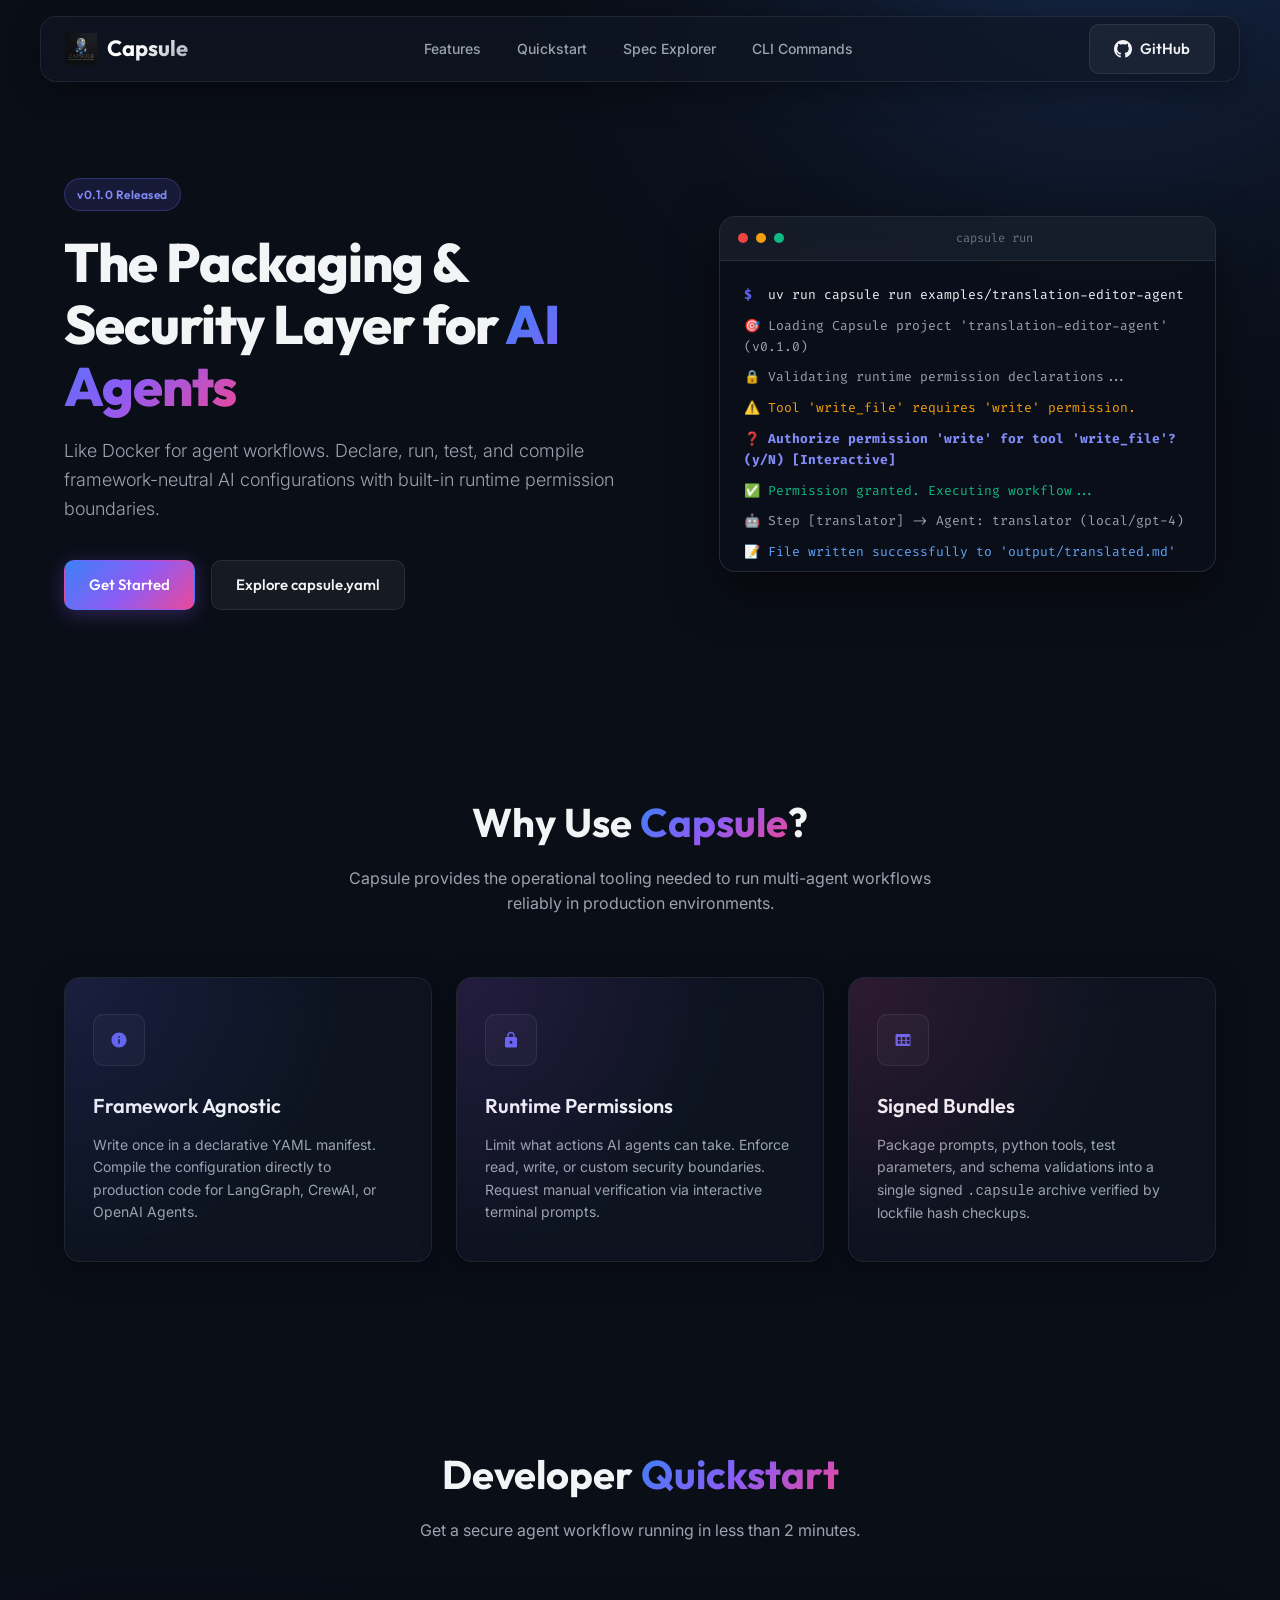
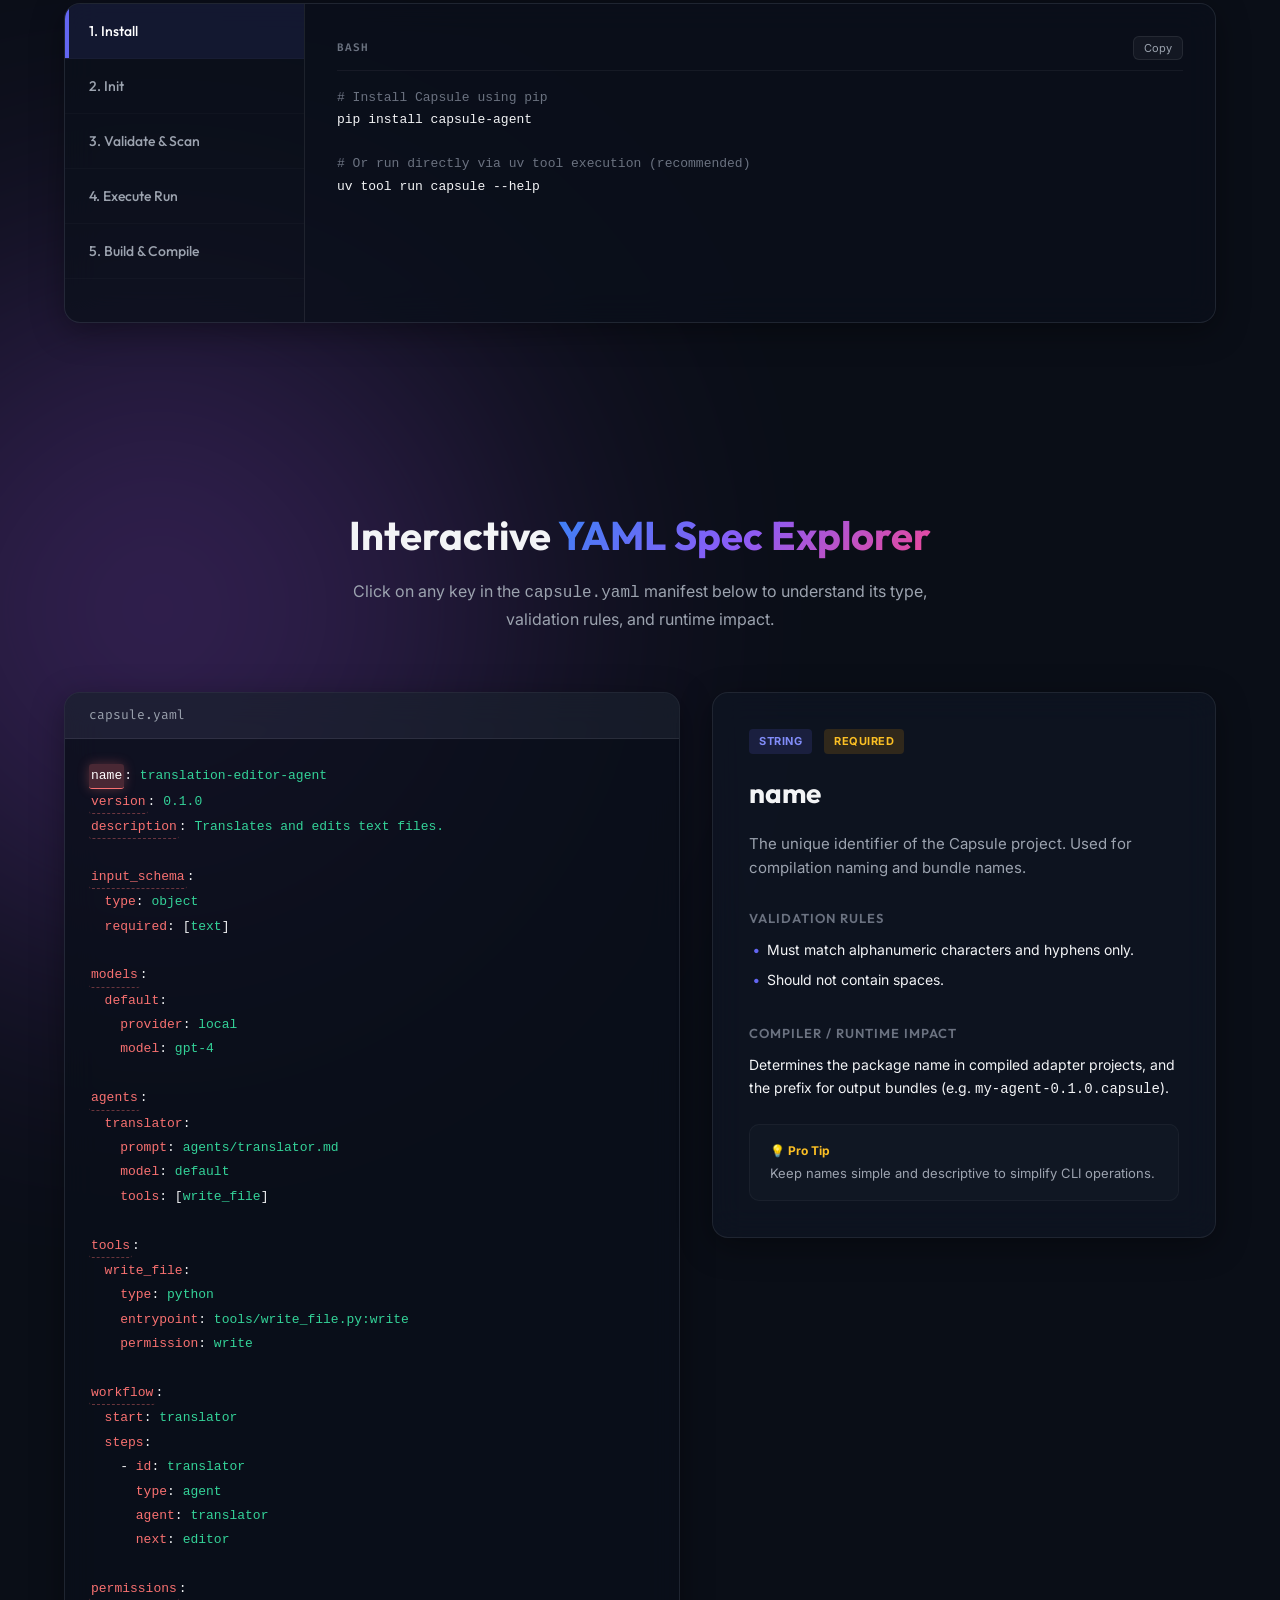
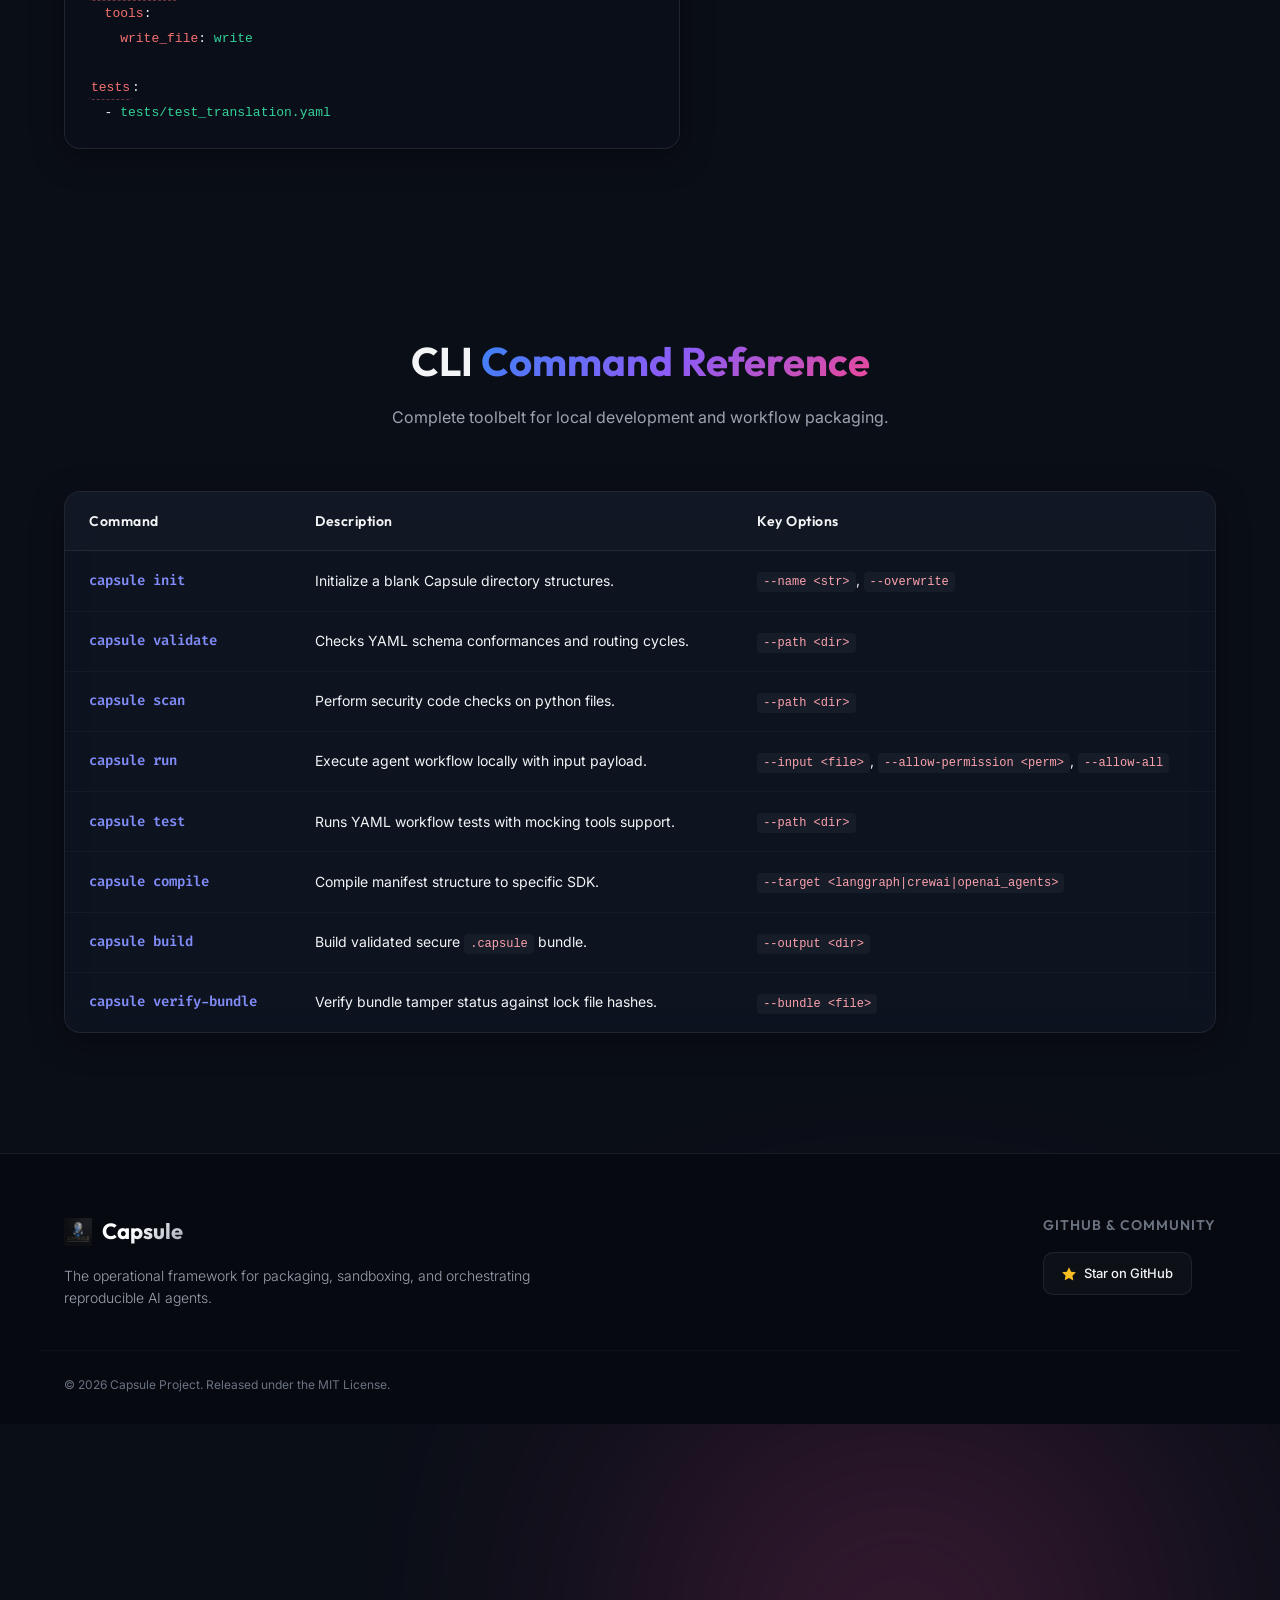
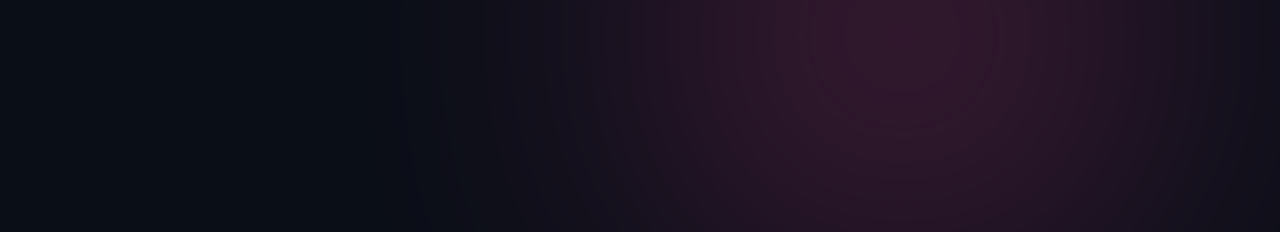
==== docs/site/index.html @ 87383918 "Implement P1 deliverables: runtime permission sandboxing, translation-editor agent workflow, and int" ====
<!DOCTYPE html>
<html lang="en">
<head>
    <meta charset="UTF-8">
    <meta name="viewport" content="width=device-width, initial-scale=1.0">
    <title>Capsule | The Packaging & Security Layer for AI Agents</title>
    <meta name="description" content="Capsule is an open-source, framework-agnostic compiler and runtime layer for AI agents. Pack, run, verify, and compile workflows to LangGraph, CrewAI, and OpenAI Agents.">
    <!-- Google Fonts -->
    <link rel="preconnect" href="https://fonts.googleapis.com">
    <link rel="preconnect" href="https://fonts.gstatic.com" crossorigin>
    <link href="https://fonts.googleapis.com/css2?family=Fira+Code:wght@400;500&family=Inter:wght@300;400;500;600;700&family=Outfit:wght@400;500;600;700;800&display=swap" rel="stylesheet">
    <!-- CSS Stylesheet -->
    <link rel="stylesheet" href="style.css">
</head>
<body>
    <!-- Background Decorative Blobs -->
    <div class="blob blob-1"></div>
    <div class="blob blob-2"></div>
    <div class="blob blob-3"></div>

    <!-- Header Navigation -->
    <header id="main-header" class="glass-panel">
        <div class="container header-container">
            <div class="logo-area">
                <img src="../logo.png" alt="Capsule Logo" class="header-logo" onerror="this.style.display='none';">
                <span class="logo-text">Capsule</span>
            </div>
            <nav id="nav-menu">
                <a href="#features" class="nav-link">Features</a>
                <a href="#quickstart" class="nav-link">Quickstart</a>
                <a href="#spec-explorer" class="nav-link">Spec Explorer</a>
                <a href="#commands" class="nav-link">CLI Commands</a>
            </nav>
            <div class="header-actions">
                <a href="https://github.com/vindepemarte/Capsule" target="_blank" rel="noopener noreferrer" class="btn btn-secondary btn-icon" id="github-link">
                    <svg viewBox="0 0 24 24" class="icon-svg"><path d="M12 0c-6.626 0-12 5.373-12 12 0 5.302 3.438 9.8 8.207 11.387.599.111.793-.261.793-.577v-2.234c-3.338.726-4.033-1.416-4.033-1.416-.546-1.387-1.333-1.756-1.333-1.756-1.089-.745.083-.729.083-.729 1.205.084 1.839 1.237 1.839 1.237 1.07 1.834 2.807 1.304 3.492.997.107-.775.418-1.305.762-1.604-2.665-.305-5.467-1.334-5.467-5.931 0-1.311.469-2.381 1.236-3.221-.124-.303-.535-1.524.117-3.176 0 0 1.008-.322 3.301 1.23.957-.266 1.983-.399 3.003-.404 1.02.005 2.047.138 3.006.404 2.291-1.552 3.297-1.23 3.297-1.23.653 1.653.242 2.874.118 3.176.77.84 1.235 1.911 1.235 3.221 0 4.609-2.807 5.624-5.479 5.921.43.372.823 1.102.823 2.222v3.293c0 .319.192.694.801.576 4.765-1.589 8.199-6.086 8.199-11.386 0-6.627-5.373-12-12-12z"/></svg>
                    <span>GitHub</span>
                </a>
            </div>
        </div>
    </header>

    <main>
        <!-- Hero Section -->
        <section id="hero">
            <div class="container hero-container">
                <div class="hero-content">
                    <div class="badge-pill">v0.1.0 Released</div>
                    <h1 class="hero-title">The Packaging &amp; Security Layer for <span class="gradient-text">AI Agents</span></h1>
                    <p class="hero-subtitle">Like Docker for agent workflows. Declare, run, test, and compile framework-neutral AI configurations with built-in runtime permission boundaries.</p>
                    <div class="hero-buttons">
                        <a href="#quickstart" class="btn btn-primary">Get Started</a>
                        <a href="#spec-explorer" class="btn btn-secondary">Explore capsule.yaml</a>
                    </div>
                </div>
                <div class="hero-visual">
                    <div class="terminal-mockup glass-panel">
                        <div class="terminal-header">
                            <span class="dot red"></span>
                            <span class="dot yellow"></span>
                            <span class="dot green"></span>
                            <span class="terminal-title">capsule run</span>
                        </div>
                        <div class="terminal-body font-mono">
                            <div class="line"><span class="cmd-prompt">$</span> uv run capsule run examples/translation-editor-agent</div>
                            <div class="line info">🎯 Loading Capsule project 'translation-editor-agent' (v0.1.0)</div>
                            <div class="line info">🔒 Validating runtime permission declarations...</div>
                            <div class="line warn">⚠️ Tool 'write_file' requires 'write' permission.</div>
                            <div class="line prompt">❓ Authorize permission 'write' for tool 'write_file'? (y/N) [Interactive]</div>
                            <div class="line success">✅ Permission granted. Executing workflow...</div>
                            <div class="line info">🤖 Step [translator] -> Agent: translator (local/gpt-4)</div>
                            <div class="line output">📝 File written successfully to 'output/translated.md'</div>
                            <div class="line success">🏁 Workflow completed successfully!</div>
                        </div>
                    </div>
                </div>
            </div>
        </section>

        <!-- Core Features Section -->
        <section id="features">
            <div class="container">
                <h2 class="section-title">Why Use <span class="gradient-text">Capsule</span>?</h2>
                <p class="section-subtitle">Capsule provides the operational tooling needed to run multi-agent workflows reliably in production environments.</p>
                <div class="features-grid">
                    <!-- Feature 1 -->
                    <div class="feature-card glass-panel card-glow-indigo">
                        <div class="feature-icon">
                            <svg viewBox="0 0 24 24" class="icon-svg"><path d="M12 2C6.48 2 2 6.48 2 12s4.48 10 10 10 10-4.48 10-10S17.52 2 12 2zm1 15h-2v-6h2v6zm0-8h-2V7h2v2z"/></svg>
                        </div>
                        <h3>Framework Agnostic</h3>
                        <p>Write once in a declarative YAML manifest. Compile the configuration directly to production code for LangGraph, CrewAI, or OpenAI Agents.</p>
                    </div>
                    <!-- Feature 2 -->
                    <div class="feature-card glass-panel card-glow-purple">
                        <div class="feature-icon">
                            <svg viewBox="0 0 24 24" class="icon-svg"><path d="M18 8h-1V6c0-2.76-2.24-5-5-5S7 3.24 7 6v2H6c-1.1 0-2 .9-2 2v10c0 1.1.9 2 2 2h12c1.1 0 2-.9 2-2V10c0-1.1-.9-2-2-2zm-6 9c-1.1 0-2-.9-2-2s.9-2 2-2 2 .9 2 2-.9 2-2 2zm3.1-9H8.9V6c0-1.71 1.39-3.1 3.1-3.1 1.71 0 3.1 1.39 3.1 3.1v2z"/></svg>
                        </div>
                        <h3>Runtime Permissions</h3>
                        <p>Limit what actions AI agents can take. Enforce read, write, or custom security boundaries. Request manual verification via interactive terminal prompts.</p>
                    </div>
                    <!-- Feature 3 -->
                    <div class="feature-card glass-panel card-glow-pink">
                        <div class="feature-icon">
                            <svg viewBox="0 0 24 24" class="icon-svg"><path d="M20 4H4c-1.1 0-1.99.9-1.99 2L2 18c0 1.1.9 2 2 2h16c1.1 0 2-.9 2-2V6c0-1.1-.9-2-2-2zM9 17H5v-4h4v4zm0-5H5V8h4v4zm6 5h-4v-4h4v4zm0-5h-4V8h4v4zm6 5h-4v-4h4v4zm0-5h-4V8h4v4z"/></svg>
                        </div>
                        <h3>Signed Bundles</h3>
                        <p>Package prompts, python tools, test parameters, and schema validations into a single signed <code>.capsule</code> archive verified by lockfile hash checkups.</p>
                    </div>
                </div>
            </div>
        </section>

        <!-- Quickstart Guide Section -->
        <section id="quickstart">
            <div class="container">
                <h2 class="section-title">Developer <span class="gradient-text">Quickstart</span></h2>
                <p class="section-subtitle">Get a secure agent workflow running in less than 2 minutes.</p>
                <div class="quickstart-layout glass-panel">
                    <div class="qs-tabs">
                        <button class="tab-btn active" onclick="switchTab(event, 'qs-install')">1. Install</button>
                        <button class="tab-btn" onclick="switchTab(event, 'qs-init')">2. Init</button>
                        <button class="tab-btn" onclick="switchTab(event, 'qs-validate')">3. Validate &amp; Scan</button>
                        <button class="tab-btn" onclick="switchTab(event, 'qs-run')">4. Execute Run</button>
                        <button class="tab-btn" onclick="switchTab(event, 'qs-build')">5. Build &amp; Compile</button>
                    </div>
                    <div class="qs-content font-mono">
                        <div id="qs-install" class="tab-pane active">
                            <div class="code-header">
                                <span class="lang-label">Bash</span>
                                <button class="copy-btn" onclick="copyText('pip install capsule-agent')">Copy</button>
                            </div>
                            <pre><code><span class="comment"># Install Capsule using pip</span>
pip install capsule-agent

<span class="comment"># Or run directly via uv tool execution (recommended)</span>
uv tool run capsule --help</code></pre>
                        </div>
                        <div id="qs-init" class="tab-pane">
                            <div class="code-header">
                                <span class="lang-label">Bash</span>
                                <button class="copy-btn" onclick="copyText('capsule init my-agent-project')">Copy</button>
                            </div>
                            <pre><code><span class="comment"># Initialize a new Capsule project scaffolding</span>
capsule init my-agent-project

<span class="comment"># Let's inspect the generated directory structure</span>
cd my-agent-project
ls -R</code></pre>
                        </div>
                        <div id="qs-validate" class="tab-pane">
                            <div class="code-header">
                                <span class="lang-label">Bash</span>
                                <button class="copy-btn" onclick="copyText('capsule validate . && capsule scan .')">Copy</button>
                            </div>
                            <pre><code><span class="comment"># Validate schema structure, schemas and edges</span>
capsule validate .

<span class="comment"># Scan local tool scripts for permission issues or security vulnerabilities</span>
capsule scan .</code></pre>
                        </div>
                        <div id="qs-run" class="tab-pane">
                            <div class="code-header">
                                <span class="lang-label">Bash</span>
                                <button class="copy-btn" onclick="copyText('capsule run . --input input.json --allow-permission write')">Copy</button>
                            </div>
                            <pre><code><span class="comment"># Run local agent workflow with input payload</span>
capsule run . --input examples/input-request.json

<span class="comment"># Automatically pre-approve write operations in non-interactive environments</span>
capsule run . --input examples/input-request.json --allow-permission write</code></pre>
                        </div>
                        <div id="qs-build" class="tab-pane">
                            <div class="code-header">
                                <span class="lang-label">Bash</span>
                                <button class="copy-btn" onclick="copyText('capsule build . && capsule compile . --target langgraph')">Copy</button>
                            </div>
                            <pre><code><span class="comment"># Compile declarative spec to pure LangGraph code</span>
capsule compile . --target langgraph

<span class="comment"># Package project into a single redistributable .capsule file</span>
capsule build .</code></pre>
                        </div>
                    </div>
                </div>
            </div>
        </section>

        <!-- Interactive Spec Explorer Section -->
        <section id="spec-explorer">
            <div class="container">
                <h2 class="section-title">Interactive <span class="gradient-text">YAML Spec Explorer</span></h2>
                <p class="section-subtitle">Click on any key in the <code>capsule.yaml</code> manifest below to understand its type, validation rules, and runtime impact.</p>
                <div class="explorer-grid">
                    <!-- Left: Code Panel -->
                    <div class="code-container glass-panel">
                        <div class="code-title font-mono">capsule.yaml</div>
                        <pre class="yaml-code font-mono"><code><span class="yaml-key clickable active" data-spec="name">name</span>: <span class="yaml-val">translation-editor-agent</span>
<span class="yaml-key clickable" data-spec="version">version</span>: <span class="yaml-val">0.1.0</span>
<span class="yaml-key clickable" data-spec="description">description</span>: <span class="yaml-val">Translates and edits text files.</span>

<span class="yaml-key clickable" data-spec="input_schema">input_schema</span>:
  <span class="yaml-key">type</span>: <span class="yaml-val">object</span>
  <span class="yaml-key">required</span>: [<span class="yaml-val">text</span>]

<span class="yaml-key clickable" data-spec="models">models</span>:
  <span class="yaml-key">default</span>:
    <span class="yaml-key">provider</span>: <span class="yaml-val">local</span>
    <span class="yaml-key">model</span>: <span class="yaml-val">gpt-4</span>

<span class="yaml-key clickable" data-spec="agents">agents</span>:
  <span class="yaml-key">translator</span>:
    <span class="yaml-key">prompt</span>: <span class="yaml-val">agents/translator.md</span>
    <span class="yaml-key">model</span>: <span class="yaml-val">default</span>
    <span class="yaml-key">tools</span>: [<span class="yaml-val">write_file</span>]

<span class="yaml-key clickable" data-spec="tools">tools</span>:
  <span class="yaml-key">write_file</span>:
    <span class="yaml-key">type</span>: <span class="yaml-val">python</span>
    <span class="yaml-key">entrypoint</span>: <span class="yaml-val">tools/write_file.py:write</span>
    <span class="yaml-key">permission</span>: <span class="yaml-val">write</span>

<span class="yaml-key clickable" data-spec="workflow">workflow</span>:
  <span class="yaml-key">start</span>: <span class="yaml-val">translator</span>
  <span class="yaml-key">steps</span>:
    - <span class="yaml-key">id</span>: <span class="yaml-val">translator</span>
      <span class="yaml-key">type</span>: <span class="yaml-val">agent</span>
      <span class="yaml-key">agent</span>: <span class="yaml-val">translator</span>
      <span class="yaml-key">next</span>: <span class="yaml-val">editor</span>

<span class="yaml-key clickable" data-spec="permissions">permissions</span>:
  <span class="yaml-key">tools</span>:
    <span class="yaml-key">write_file</span>: <span class="yaml-val">write</span>

<span class="yaml-key clickable" data-spec="tests">tests</span>:
  - <span class="yaml-val">tests/test_translation.yaml</span></code></pre>
                    </div>

                    <!-- Right: Info Panel -->
                    <div class="info-container glass-panel" id="spec-info-panel">
                        <div class="info-header">
                            <span class="info-tag" id="spec-type">string</span>
                            <span class="info-requirement" id="spec-req">Required</span>
                        </div>
                        <h3 id="spec-title">name</h3>
                        <p class="info-desc" id="spec-desc">The unique identifier of the Capsule project. Used for compilation naming and bundle names.</p>
                        
                        <div class="info-section">
                            <h4>Validation Rules</h4>
                            <ul class="validation-list" id="spec-validations">
                                <li>Must match alphanumeric characters and hyphens only.</li>
                                <li>Should not contain spaces.</li>
                            </ul>
                        </div>

                        <div class="info-section">
                            <h4>Compiler / Runtime Impact</h4>
                            <p class="impact-text" id="spec-impact">Determines the package name in compiled adapter projects, and the prefix for output bundles (e.g. <code>my-agent-0.1.0.capsule</code>).</p>
                        </div>

                        <div class="tip-box">
                            <span class="tip-title">💡 Pro Tip</span>
                            <span id="spec-tip">Keep names simple and descriptive to simplify CLI operations.</span>
                        </div>
                    </div>
                </div>
            </div>
        </section>

        <!-- Command Reference Section -->
        <section id="commands">
            <div class="container">
                <h2 class="section-title">CLI <span class="gradient-text">Command Reference</span></h2>
                <p class="section-subtitle">Complete toolbelt for local development and workflow packaging.</p>
                <div class="commands-table-wrapper glass-panel">
                    <table class="commands-table">
                        <thead>
                            <tr>
                                <th>Command</th>
                                <th>Description</th>
                                <th>Key Options</th>
                            </tr>
                        </thead>
                        <tbody>
                            <tr>
                                <td class="font-mono cmd-name">capsule init</td>
                                <td>Initialize a blank Capsule directory structures.</td>
                                <td><code>--name &lt;str&gt;</code>, <code>--overwrite</code></td>
                            </tr>
                            <tr>
                                <td class="font-mono cmd-name">capsule validate</td>
                                <td>Checks YAML schema conformances and routing cycles.</td>
                                <td><code>--path &lt;dir&gt;</code></td>
                            </tr>
                            <tr>
                                <td class="font-mono cmd-name">capsule scan</td>
                                <td>Perform security code checks on python files.</td>
                                <td><code>--path &lt;dir&gt;</code></td>
                            </tr>
                            <tr>
                                <td class="font-mono cmd-name">capsule run</td>
                                <td>Execute agent workflow locally with input payload.</td>
                                <td><code>--input &lt;file&gt;</code>, <code>--allow-permission &lt;perm&gt;</code>, <code>--allow-all</code></td>
                            </tr>
                            <tr>
                                <td class="font-mono cmd-name">capsule test</td>
                                <td>Runs YAML workflow tests with mocking tools support.</td>
                                <td><code>--path &lt;dir&gt;</code></td>
                            </tr>
                            <tr>
                                <td class="font-mono cmd-name">capsule compile</td>
                                <td>Compile manifest structure to specific SDK.</td>
                                <td><code>--target &lt;langgraph|crewai|openai_agents&gt;</code></td>
                            </tr>
                            <tr>
                                <td class="font-mono cmd-name">capsule build</td>
                                <td>Build validated secure <code>.capsule</code> bundle.</td>
                                <td><code>--output &lt;dir&gt;</code></td>
                            </tr>
                            <tr>
                                <td class="font-mono cmd-name">capsule verify-bundle</td>
                                <td>Verify bundle tamper status against lock file hashes.</td>
                                <td><code>--bundle &lt;file&gt;</code></td>
                            </tr>
                        </tbody>
                    </table>
                </div>
            </div>
        </section>
    </main>

    <!-- Star History & Footer -->
    <footer id="main-footer">
        <div class="container footer-container">
            <div class="footer-brand">
                <div class="logo-area">
                    <img src="../logo.png" alt="Capsule Logo" class="footer-logo" onerror="this.style.display='none';">
                    <span class="logo-text">Capsule</span>
                </div>
                <p>The operational framework for packaging, sandboxing, and orchestrating reproducible AI agents.</p>
            </div>
            
            <div class="footer-links">
                <h4>GitHub &amp; Community</h4>
                <div class="star-badge-placeholder">
                    <!-- Styled premium SVG github star chart placeholder -->
                    <a href="https://github.com/vindepemarte/Capsule" target="_blank" rel="noopener noreferrer" class="star-history-btn">
                        <svg viewBox="0 0 24 24" class="icon-svg star-icon"><path d="M12 .587l3.668 7.431 8.2 1.192-5.934 5.787 1.4 8.168L12 18.896l-7.334 3.857 1.4-8.168L.132 9.21l8.2-1.192z"/></svg>
                        <span>Star on GitHub</span>
                    </a>
                </div>
            </div>
        </div>
        <div class="container footer-bottom">
            <p>&copy; 2026 Capsule Project. Released under the MIT License.</p>
        </div>
    </footer>

    <!-- JS Logic -->
    <script src="main.js"></script>
</body>
</html>
---- docs/site/style.css ----
/* Capsule Documentation CSS Stylesheet - Premium Dark & Glassmorphism Theme */

:root {
    --bg-main: #0a0e17;
    --bg-card: rgba(15, 22, 36, 0.7);
    --border-glass: rgba(255, 255, 255, 0.08);
    --glow-indigo: rgba(99, 102, 241, 0.15);
    --glow-purple: rgba(168, 85, 247, 0.15);
    --glow-pink: rgba(236, 72, 153, 0.15);
    
    --text-primary: #f3f4f6;
    --text-secondary: #9ca3af;
    --text-muted: #6b7280;
    
    --color-primary: #6366f1;
    --color-secondary: #a855f7;
    --color-success: #10b981;
    --color-warning: #f59e0b;
    --color-error: #ef4444;
    
    --gradient-brand: linear-gradient(135deg, #3b82f6 0%, #8b5cf6 50%, #ec4899 100%);
    --gradient-border: linear-gradient(135deg, rgba(59, 130, 246, 0.2) 0%, rgba(139, 92, 246, 0.2) 100%);
    
    --font-outfit: 'Outfit', sans-serif;
    --font-inter: 'Inter', sans-serif;
    --font-mono: 'Fira Code', monospace;
    
    --transition-smooth: all 0.3s cubic-bezier(0.4, 0, 0.2, 1);
    --radius-lg: 16px;
    --radius-md: 10px;
    --radius-sm: 6px;
}

* {
    box-sizing: border-box;
    margin: 0;
    padding: 0;
}

html {
    scroll-behavior: smooth;
    background-color: var(--bg-main);
    color: var(--text-primary);
    font-family: var(--font-inter);
    line-height: 1.6;
}

body {
    position: relative;
    overflow-x: hidden;
    min-height: 100vh;
}

/* Background Glowing Blobs */
.blob {
    position: absolute;
    border-radius: 50%;
    filter: blur(140px);
    z-index: -1;
    opacity: 0.25;
    pointer-events: none;
}

.blob-1 {
    top: -10%;
    right: -10%;
    width: 600px;
    height: 600px;
    background: #3b82f6;
}

.blob-2 {
    top: 40%;
    left: -15%;
    width: 700px;
    height: 700px;
    background: #a855f7;
}

.blob-3 {
    bottom: -10%;
    right: 10%;
    width: 500px;
    height: 500px;
    background: #ec4899;
}

/* Containers */
.container {
    width: 100%;
    max-width: 1200px;
    margin: 0 auto;
    padding: 0 24px;
}

/* Glassmorphism Panel styles */
.glass-panel {
    background: var(--bg-card);
    backdrop-filter: blur(16px);
    -webkit-backdrop-filter: blur(16px);
    border: 1px solid var(--border-glass);
    border-radius: var(--radius-lg);
    box-shadow: 0 8px 32px 0 rgba(0, 0, 0, 0.37);
}

/* Buttons */
.btn {
    display: inline-flex;
    align-items: center;
    justify-content: center;
    padding: 12px 24px;
    font-size: 15px;
    font-weight: 550;
    font-family: var(--font-outfit);
    border-radius: var(--radius-md);
    cursor: pointer;
    text-decoration: none;
    transition: var(--transition-smooth);
    border: 1px solid transparent;
}

.btn-primary {
    background: var(--gradient-brand);
    color: #fff;
    box-shadow: 0 4px 20px rgba(139, 92, 246, 0.3);
}

.btn-primary:hover {
    transform: translateY(-2px);
    box-shadow: 0 6px 24px rgba(139, 92, 246, 0.45);
}

.btn-secondary {
    background: rgba(255, 255, 255, 0.05);
    border: 1px solid var(--border-glass);
    color: var(--text-primary);
}

.btn-secondary:hover {
    background: rgba(255, 255, 255, 0.1);
    transform: translateY(-2px);
}

.btn-icon {
    gap: 8px;
}

.icon-svg {
    width: 18px;
    height: 18px;
    fill: currentColor;
}

/* Header */
#main-header {
    position: sticky;
    top: 16px;
    margin: 16px auto;
    width: calc(100% - 32px);
    max-width: 1200px;
    z-index: 100;
}

.header-container {
    display: flex;
    justify-content: space-between;
    align-items: center;
    height: 64px;
}

.logo-area {
    display: flex;
    align-items: center;
    gap: 10px;
}

.header-logo {
    height: 32px;
    width: auto;
}

.logo-text {
    font-family: var(--font-outfit);
    font-weight: 700;
    font-size: 22px;
    background: linear-gradient(135deg, #fff 40%, var(--text-secondary) 100%);
    -webkit-background-clip: text;
    -webkit-text-fill-color: transparent;
}

nav a.nav-link {
    color: var(--text-secondary);
    text-decoration: none;
    font-size: 14px;
    font-weight: 500;
    margin: 0 16px;
    transition: var(--transition-smooth);
}

nav a.nav-link:hover {
    color: var(--text-primary);
    text-shadow: 0 0 10px rgba(255,255,255,0.3);
}

/* Hero Section */
#hero {
    padding: 80px 0;
}

.hero-container {
    display: grid;
    grid-template-columns: 1.1fr 0.9fr;
    gap: 48px;
    align-items: center;
}

.badge-pill {
    display: inline-block;
    padding: 6px 12px;
    background: rgba(99, 102, 241, 0.15);
    border: 1px solid rgba(99, 102, 241, 0.3);
    color: #818cf8;
    border-radius: 20px;
    font-size: 12px;
    font-weight: 600;
    font-family: var(--font-outfit);
    margin-bottom: 20px;
    letter-spacing: 0.5px;
}

.hero-title {
    font-family: var(--font-outfit);
    font-size: 54px;
    font-weight: 800;
    line-height: 1.15;
    margin-bottom: 20px;
    letter-spacing: -1px;
}

.gradient-text {
    background: var(--gradient-brand);
    -webkit-background-clip: text;
    -webkit-text-fill-color: transparent;
}

.hero-subtitle {
    font-size: 18px;
    color: var(--text-secondary);
    margin-bottom: 36px;
    font-weight: 300;
}

.hero-buttons {
    display: flex;
    gap: 16px;
}

/* Terminal Mockup */
.terminal-mockup {
    width: 100%;
    overflow: hidden;
    box-shadow: 0 20px 50px rgba(0, 0, 0, 0.5);
    border: 1px solid rgba(255,255,255,0.1);
}

.terminal-header {
    background: rgba(255,255,255,0.03);
    padding: 12px 18px;
    display: flex;
    align-items: center;
    border-bottom: 1px solid var(--border-glass);
}

.dot {
    width: 10px;
    height: 10px;
    border-radius: 50%;
    margin-right: 8px;
    display: inline-block;
}

.red { background-color: var(--color-error); }
.yellow { background-color: var(--color-warning); }
.green { background-color: var(--color-success); }

.terminal-title {
    margin-left: auto;
    margin-right: auto;
    font-size: 12px;
    color: var(--text-muted);
    font-family: var(--font-mono);
}

.terminal-body {
    padding: 24px;
    font-size: 13px;
    height: 310px;
    overflow-y: auto;
    background: rgba(5, 8, 16, 0.4);
}

.font-mono {
    font-family: var(--font-mono);
}

.terminal-body .line {
    margin-bottom: 10px;
    white-space: pre-wrap;
}

.cmd-prompt {
    color: var(--color-primary);
    font-weight: bold;
    margin-right: 8px;
}

.terminal-body .info { color: var(--text-secondary); }
.terminal-body .warn { color: var(--color-warning); }
.terminal-body .prompt { color: #818cf8; font-weight: bold; }
.terminal-body .success { color: var(--color-success); }
.terminal-body .output { color: #60a5fa; }

/* Features Grid */
#features {
    padding: 100px 0;
}

.section-title {
    font-family: var(--font-outfit);
    font-size: 40px;
    font-weight: 700;
    text-align: center;
    margin-bottom: 12px;
}

.section-subtitle {
    font-size: 16px;
    color: var(--text-secondary);
    text-align: center;
    max-width: 600px;
    margin: 0 auto 60px auto;
}

.features-grid {
    display: grid;
    grid-template-columns: repeat(3, 1fr);
    gap: 24px;
}

.feature-card {
    padding: 36px 28px;
    transition: var(--transition-smooth);
    position: relative;
    overflow: hidden;
}

.feature-card:hover {
    transform: translateY(-8px);
    border-color: rgba(255, 255, 255, 0.15);
}

.feature-card::before {
    content: '';
    position: absolute;
    top: 0;
    left: 0;
    width: 100%;
    height: 100%;
    background: radial-gradient(circle at top left, var(--glow-color, transparent) 0%, transparent 60%);
    pointer-events: none;
    z-index: 0;
}

.card-glow-indigo { --glow-color: var(--glow-indigo); }
.card-glow-purple { --glow-color: var(--glow-purple); }
.card-glow-pink { --glow-color: var(--glow-pink); }

.feature-icon {
    width: 52px;
    height: 52px;
    background: rgba(255, 255, 255, 0.03);
    border: 1px solid var(--border-glass);
    border-radius: var(--radius-md);
    display: flex;
    align-items: center;
    justify-content: center;
    margin-bottom: 24px;
    color: var(--color-primary);
}

.feature-card:hover .feature-icon {
    color: #fff;
    background: var(--gradient-brand);
    border-color: transparent;
    box-shadow: 0 4px 15px rgba(139, 92, 246, 0.25);
}

.feature-card h3 {
    font-family: var(--font-outfit);
    font-size: 20px;
    font-weight: 600;
    margin-bottom: 12px;
}

.feature-card p {
    color: var(--text-secondary);
    font-size: 14px;
    line-height: 1.6;
}

/* Quickstart Tabs */
#quickstart {
    padding: 80px 0;
}

.quickstart-layout {
    display: grid;
    grid-template-columns: 240px 1fr;
    border-radius: var(--radius-lg);
    overflow: hidden;
    min-height: 320px;
    border: 1px solid var(--border-glass);
}

.qs-tabs {
    background: rgba(0, 0, 0, 0.2);
    border-right: 1px solid var(--border-glass);
    display: flex;
    flex-direction: column;
}

.tab-btn {
    padding: 18px 24px;
    background: transparent;
    border: none;
    color: var(--text-secondary);
    font-family: var(--font-outfit);
    font-weight: 500;
    font-size: 14px;
    text-align: left;
    cursor: pointer;
    transition: var(--transition-smooth);
    border-bottom: 1px solid rgba(255,255,255,0.02);
}

.tab-btn:hover {
    color: var(--text-primary);
    background: rgba(255, 255, 255, 0.02);
}

.tab-btn.active {
    color: #fff;
    background: rgba(99, 102, 241, 0.1);
    box-shadow: inset 4px 0 0 var(--color-primary);
}

.qs-content {
    padding: 32px;
    background: rgba(5, 8, 16, 0.3);
}

.tab-pane {
    display: none;
}

.tab-pane.active {
    display: block;
}

.code-header {
    display: flex;
    justify-content: space-between;
    align-items: center;
    margin-bottom: 16px;
    border-bottom: 1px solid rgba(255,255,255,0.05);
    padding-bottom: 10px;
}

.lang-label {
    font-size: 11px;
    color: var(--text-muted);
    font-weight: 600;
    text-transform: uppercase;
    letter-spacing: 1px;
}

.copy-btn {
    background: rgba(255,255,255,0.04);
    border: 1px solid var(--border-glass);
    color: var(--text-secondary);
    padding: 4px 10px;
    font-size: 11px;
    border-radius: var(--radius-sm);
    cursor: pointer;
    transition: var(--transition-smooth);
    font-family: var(--font-inter);
}

.copy-btn:hover {
    color: #fff;
    background: rgba(255,255,255,0.08);
}

.qs-content pre {
    overflow-x: auto;
    font-size: 13px;
    line-height: 1.7;
}

.qs-content .comment { color: var(--text-muted); }

/* YAML Spec Explorer */
#spec-explorer {
    padding: 100px 0;
}

.explorer-grid {
    display: grid;
    grid-template-columns: 1.1fr 0.9fr;
    gap: 32px;
    align-items: start;
}

.code-container {
    overflow: hidden;
    border: 1px solid var(--border-glass);
}

.code-title {
    background: rgba(255,255,255,0.03);
    padding: 12px 24px;
    border-bottom: 1px solid var(--border-glass);
    font-size: 13px;
    color: var(--text-secondary);
}

.yaml-code {
    padding: 24px;
    font-size: 13px;
    line-height: 1.8;
    background: rgba(5, 8, 16, 0.4);
    overflow-x: auto;
}

.yaml-key {
    color: #f87171;
    font-weight: 500;
}

.yaml-key.clickable {
    cursor: pointer;
    border-bottom: 1px dashed rgba(248, 113, 113, 0.4);
    display: inline-block;
    padding: 0 2px;
    transition: var(--transition-smooth);
    border-radius: 3px;
}

.yaml-key.clickable:hover {
    background: rgba(248, 113, 113, 0.15);
    color: #fca5a5;
}

.yaml-key.clickable.active {
    background: rgba(248, 113, 113, 0.25);
    color: #fff;
    border-bottom: 1px solid #f87171;
    box-shadow: 0 0 12px rgba(248, 113, 113, 0.3);
}

.yaml-val {
    color: #34d399;
}

/* Spec Explorer Right Panel */
.info-container {
    padding: 36px;
    min-height: 480px;
    border: 1px solid var(--border-glass);
    display: flex;
    flex-direction: column;
}

.info-header {
    display: flex;
    gap: 12px;
    margin-bottom: 16px;
    align-items: center;
}

.info-tag {
    font-size: 11px;
    font-weight: bold;
    text-transform: uppercase;
    background: rgba(99, 102, 241, 0.15);
    color: #818cf8;
    padding: 4px 10px;
    border-radius: 4px;
    letter-spacing: 0.5px;
}

.info-requirement {
    font-size: 11px;
    font-weight: bold;
    text-transform: uppercase;
    background: rgba(245, 158, 11, 0.15);
    color: #fbbf24;
    padding: 4px 10px;
    border-radius: 4px;
    letter-spacing: 0.5px;
}

.info-requirement.optional {
    background: rgba(156, 163, 175, 0.15);
    color: #d1d5db;
}

.info-container h3 {
    font-family: var(--font-outfit);
    font-size: 28px;
    font-weight: 700;
    margin-bottom: 16px;
}

.info-desc {
    color: var(--text-secondary);
    font-size: 15px;
    margin-bottom: 28px;
    line-height: 1.6;
}

.info-section {
    margin-bottom: 24px;
}

.info-section h4 {
    font-family: var(--font-outfit);
    font-size: 13px;
    font-weight: 600;
    color: var(--text-muted);
    text-transform: uppercase;
    letter-spacing: 1px;
    margin-bottom: 10px;
}

.validation-list {
    list-style: none;
}

.validation-list li {
    font-size: 14px;
    position: relative;
    padding-left: 18px;
    margin-bottom: 8px;
    color: var(--text-primary);
}

.validation-list li::before {
    content: "•";
    color: var(--color-primary);
    position: absolute;
    left: 4px;
    font-weight: bold;
}

.impact-text {
    font-size: 14px;
    color: var(--text-primary);
}

.tip-box {
    margin-top: auto;
    background: rgba(255, 255, 255, 0.02);
    border: 1px solid rgba(255,255,255,0.04);
    padding: 16px 20px;
    border-radius: var(--radius-md);
    display: flex;
    flex-direction: column;
    gap: 4px;
}

.tip-title {
    font-size: 12px;
    font-weight: bold;
    color: #fbbf24;
}

#spec-tip {
    font-size: 13px;
    color: var(--text-secondary);
    line-height: 1.5;
}

/* Commands Table */
#commands {
    padding: 80px 0 120px 0;
}

.commands-table-wrapper {
    overflow-x: auto;
    border: 1px solid var(--border-glass);
}

.commands-table {
    width: 100%;
    border-collapse: collapse;
    text-align: left;
}

.commands-table th, .commands-table td {
    padding: 18px 24px;
    font-size: 14px;
}

.commands-table th {
    background: rgba(255,255,255,0.02);
    font-family: var(--font-outfit);
    font-weight: 600;
    color: var(--text-primary);
    border-bottom: 1px solid var(--border-glass);
    letter-spacing: 0.5px;
}

.commands-table td {
    border-bottom: 1px solid rgba(255, 255, 255, 0.03);
}

.commands-table tr:last-child td {
    border-bottom: none;
}

.cmd-name {
    color: #818cf8;
    font-weight: 600;
}

.commands-table code {
    background: rgba(255, 255, 255, 0.04);
    padding: 3px 6px;
    border-radius: 4px;
    font-size: 12px;
    color: #fda4af;
}

/* Footer Section */
#main-footer {
    background: #060910;
    border-top: 1px solid var(--border-glass);
    padding: 60px 0 30px 0;
}

.footer-container {
    display: flex;
    justify-content: space-between;
    align-items: start;
    margin-bottom: 40px;
    gap: 40px;
}

.footer-brand {
    max-width: 480px;
}

.footer-logo {
    height: 28px;
    width: auto;
}

.footer-brand p {
    margin-top: 16px;
    font-size: 14px;
    color: var(--text-secondary);
    font-weight: 300;
}

.footer-links h4 {
    font-family: var(--font-outfit);
    font-size: 14px;
    font-weight: 600;
    text-transform: uppercase;
    letter-spacing: 1px;
    color: var(--text-muted);
    margin-bottom: 16px;
}

.star-badge-placeholder {
    margin-top: 10px;
}

.star-history-btn {
    display: inline-flex;
    align-items: center;
    gap: 8px;
    padding: 10px 18px;
    background: rgba(255,255,255,0.03);
    border: 1px solid var(--border-glass);
    border-radius: var(--radius-md);
    color: var(--text-primary);
    text-decoration: none;
    font-size: 13px;
    font-weight: 500;
    transition: var(--transition-smooth);
}

.star-history-btn:hover {
    background: rgba(255,255,255,0.08);
    transform: translateY(-2px);
    border-color: rgba(255,255,255,0.15);
}

.star-icon {
    width: 14px;
    height: 14px;
    fill: #fbbf24;
}

.footer-bottom {
    border-top: 1px solid rgba(255,255,255,0.03);
    padding-top: 24px;
    display: flex;
    justify-content: space-between;
    font-size: 12px;
    color: var(--text-muted);
}

/* Custom Scrollbar */
::-webkit-scrollbar {
    width: 8px;
    height: 8px;
}

::-webkit-scrollbar-track {
    background: rgba(0,0,0,0.1);
}

::-webkit-scrollbar-thumb {
    background: rgba(255,255,255,0.06);
    border-radius: 4px;
    transition: var(--transition-smooth);
}

::-webkit-scrollbar-thumb:hover {
    background: rgba(255,255,255,0.12);
}

/* Firefox compatibility */
html {
    scrollbar-width: thin;
    scrollbar-color: rgba(255,255,255,0.06) rgba(0,0,0,0.1);
}

/* Responsive Layout changes */
@media (max-width: 992px) {
    .hero-container {
        grid-template-columns: 1fr;
        text-align: center;
        gap: 32px;
    }
    
    .hero-buttons {
        justify-content: center;
    }
    
    .features-grid {
        grid-template-columns: 1fr;
    }
    
    .quickstart-layout {
        grid-template-columns: 1fr;
    }
    
    .qs-tabs {
        flex-direction: row;
        overflow-x: auto;
        border-right: none;
        border-bottom: 1px solid var(--border-glass);
    }
    
    .tab-btn {
        flex: 1;
        text-align: center;
        padding: 14px 10px;
    }
    
    .tab-btn.active {
        box-shadow: inset 0 -3px 0 var(--color-primary);
    }
    
    .explorer-grid {
        grid-template-columns: 1fr;
    }
    
    .footer-container {
        flex-direction: column;
        gap: 30px;
    }
}
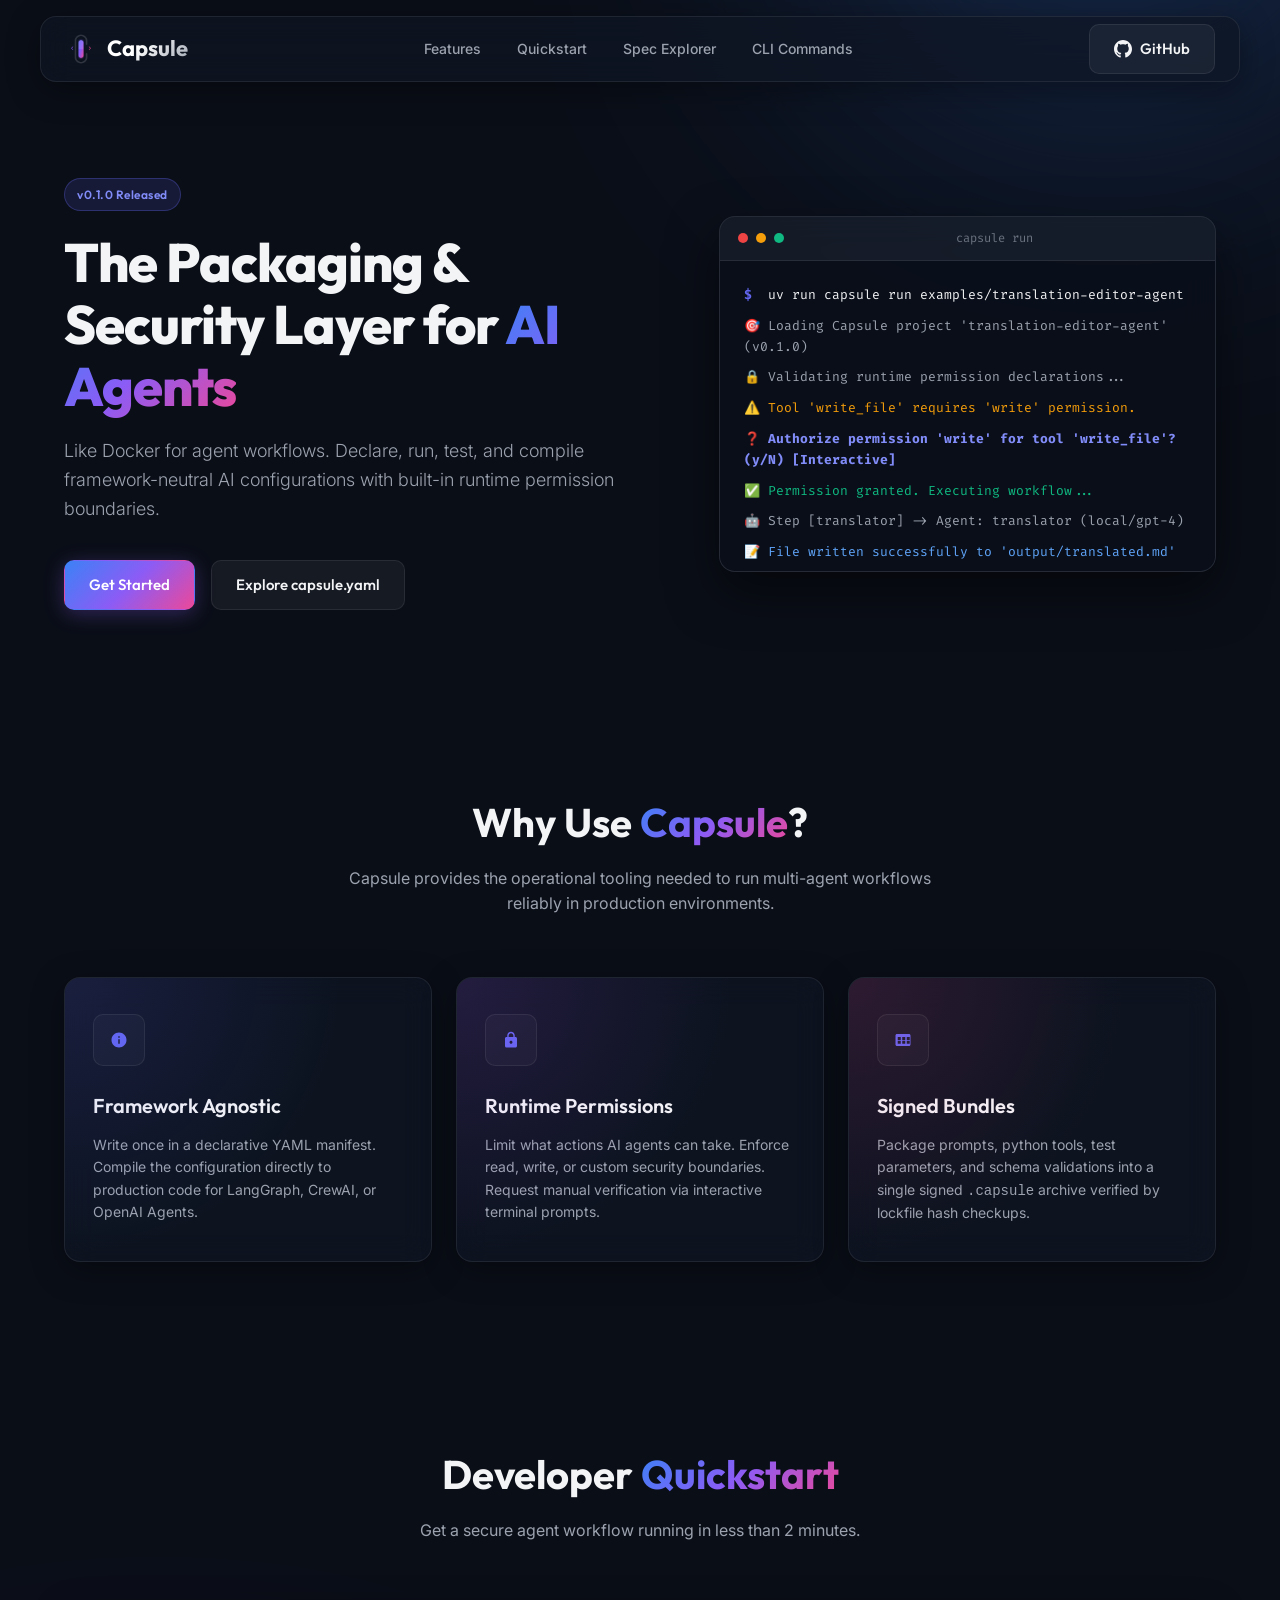
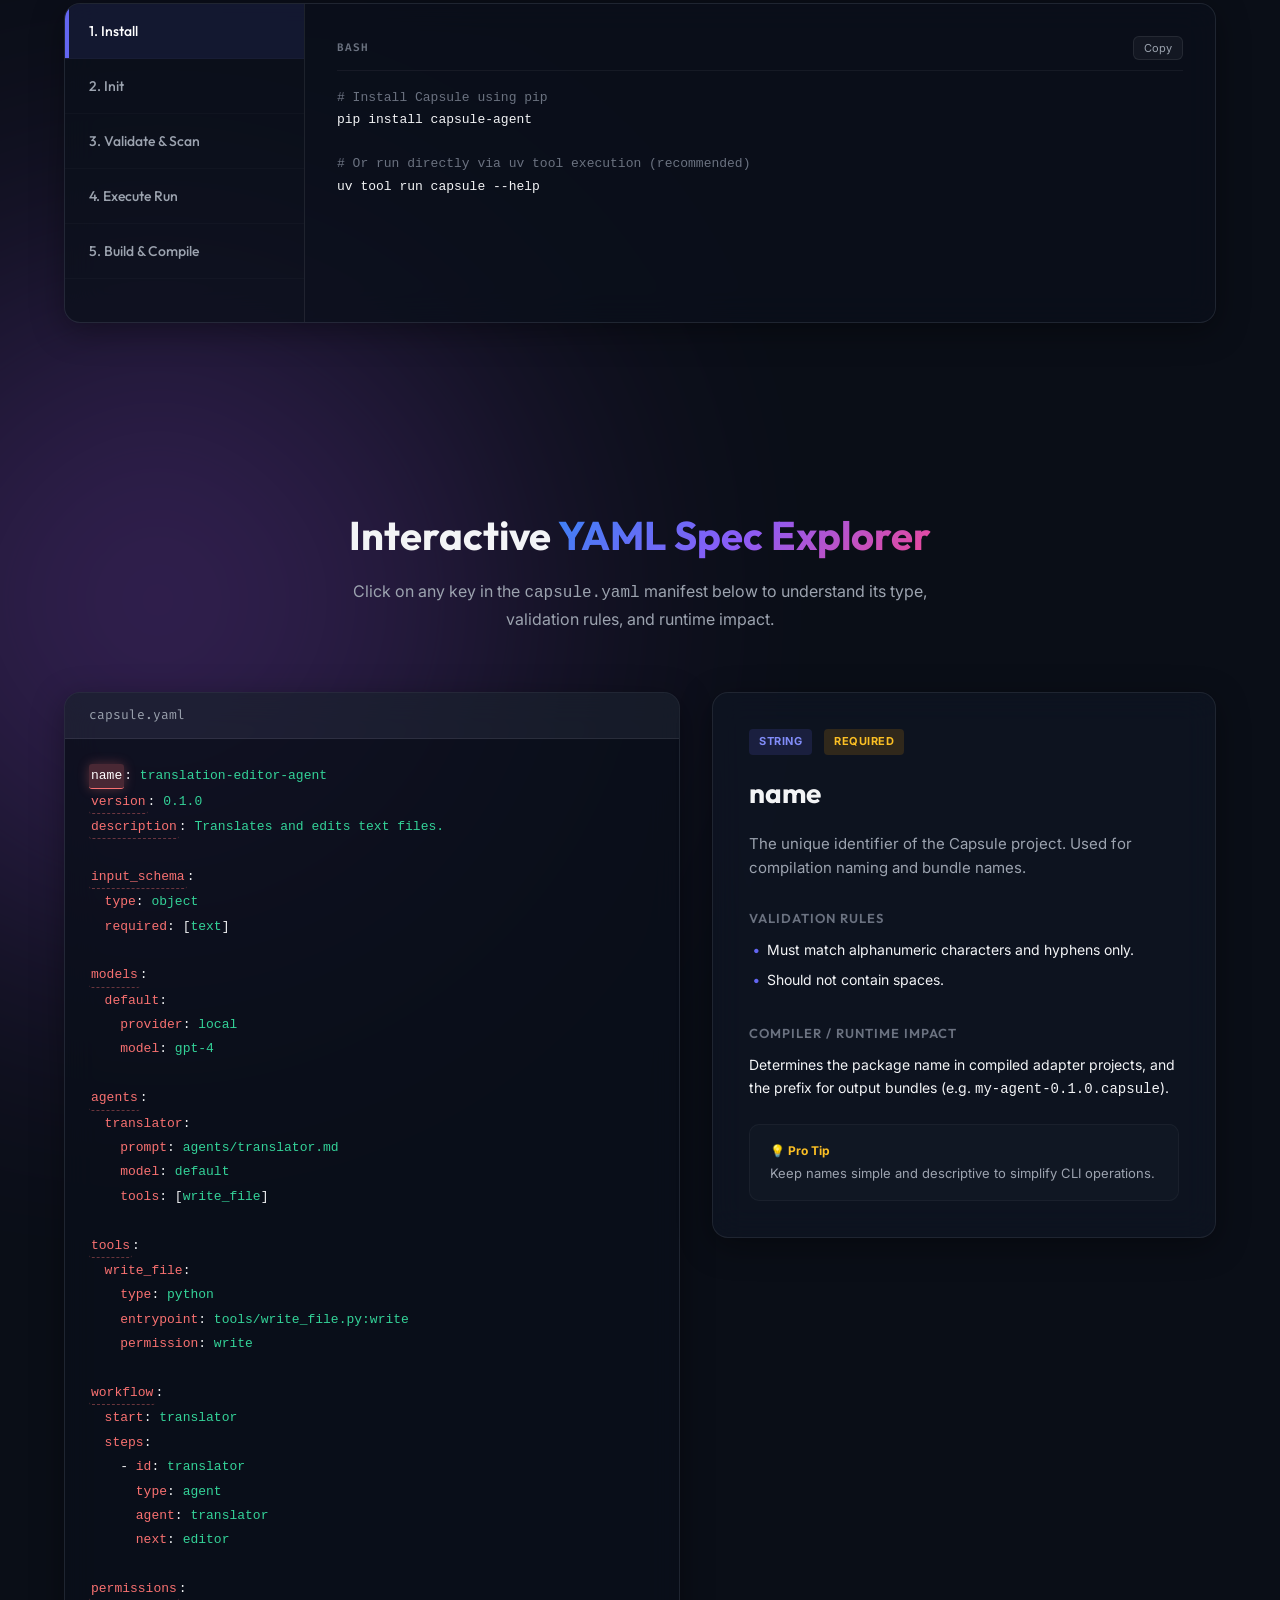
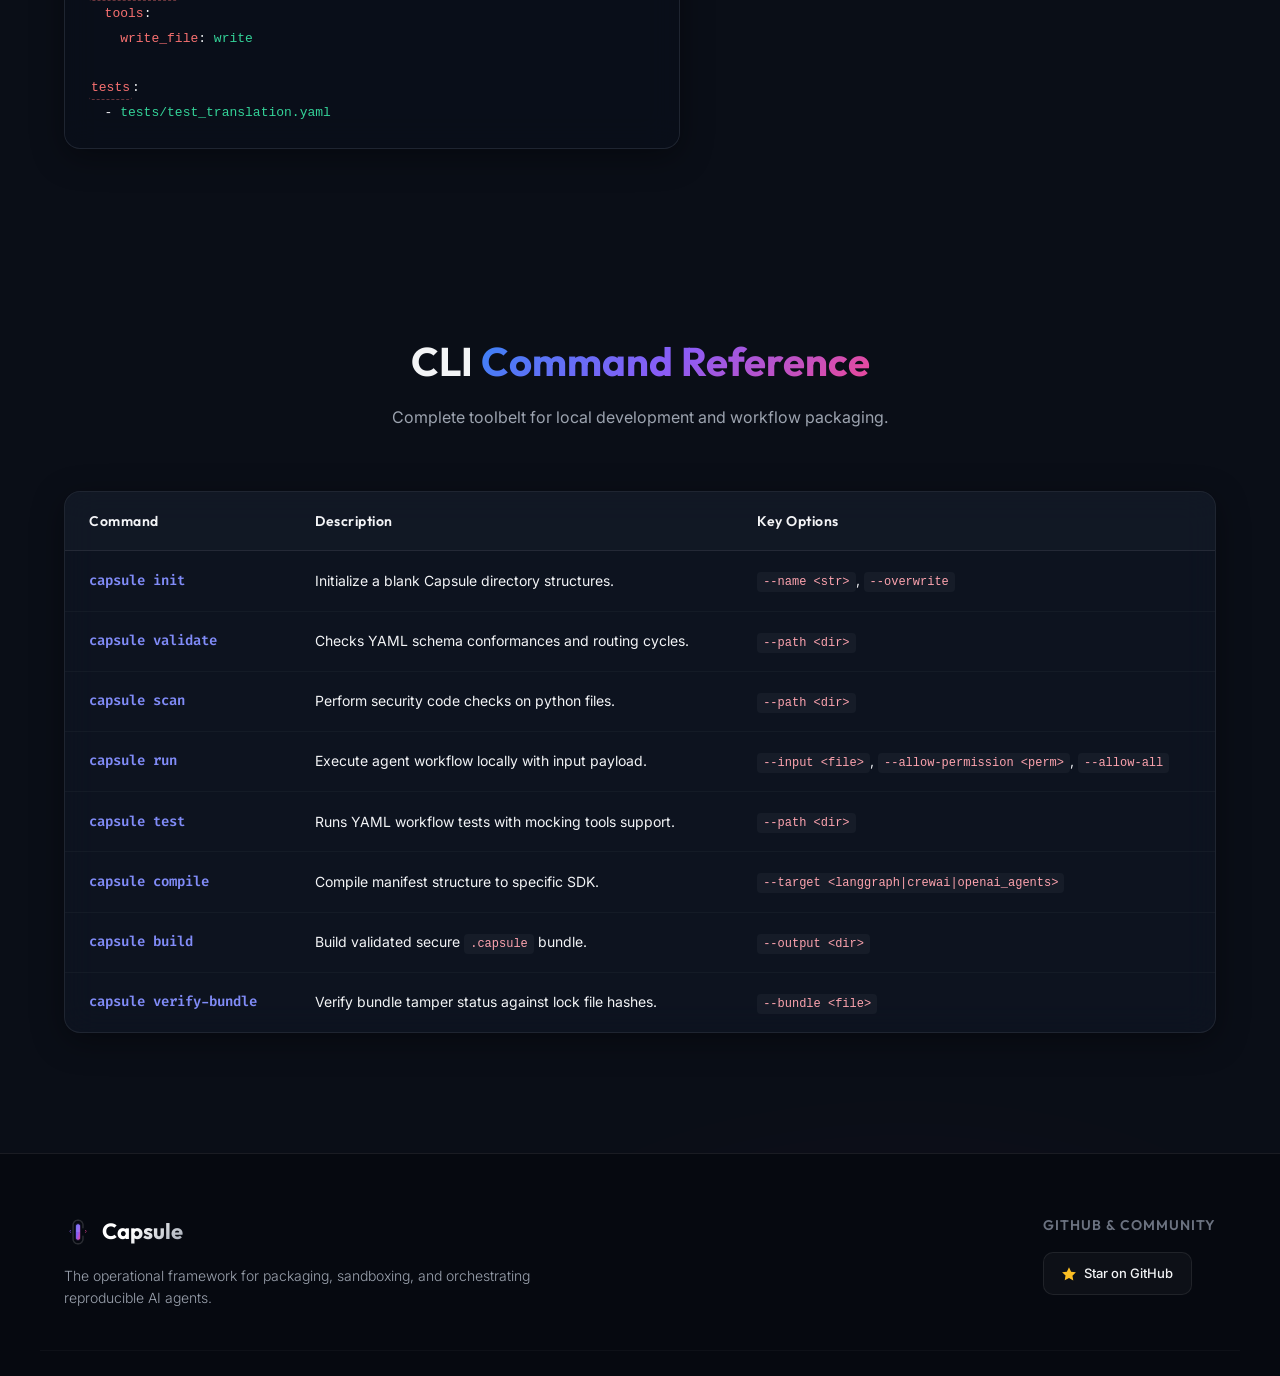
==== commit 7d63753f: "Wrap background blobs in a clipping container to fix the footer bottom scrolling bug" ====
--- a/docs/site/index.html
+++ b/docs/site/index.html
@@ -14,9 +14,11 @@
 </head>
 <body>
     <!-- Background Decorative Blobs -->
-    <div class="blob blob-1"></div>
-    <div class="blob blob-2"></div>
-    <div class="blob blob-3"></div>
+    <div class="bg-decorations">
+        <div class="blob blob-1"></div>
+        <div class="blob blob-2"></div>
+        <div class="blob blob-3"></div>
+    </div>
 
     <!-- Header Navigation -->
     <header id="main-header" class="glass-panel">
--- a/docs/site/style.css
+++ b/docs/site/style.css
@@ -49,14 +49,34 @@
     position: relative;
     overflow-x: hidden;
     min-height: 100vh;
+    display: flex;
+    flex-direction: column;
+}
+
+main {
+    flex: 1;
+}
+
+#main-footer {
+    margin-top: auto;
 }
 
 /* Background Glowing Blobs */
+.bg-decorations {
+    position: absolute;
+    top: 0;
+    left: 0;
+    width: 100%;
+    height: 100%;
+    overflow: hidden;
+    z-index: -1;
+    pointer-events: none;
+}
+
 .blob {
     position: absolute;
     border-radius: 50%;
     filter: blur(140px);
-    z-index: -1;
     opacity: 0.25;
     pointer-events: none;
 }
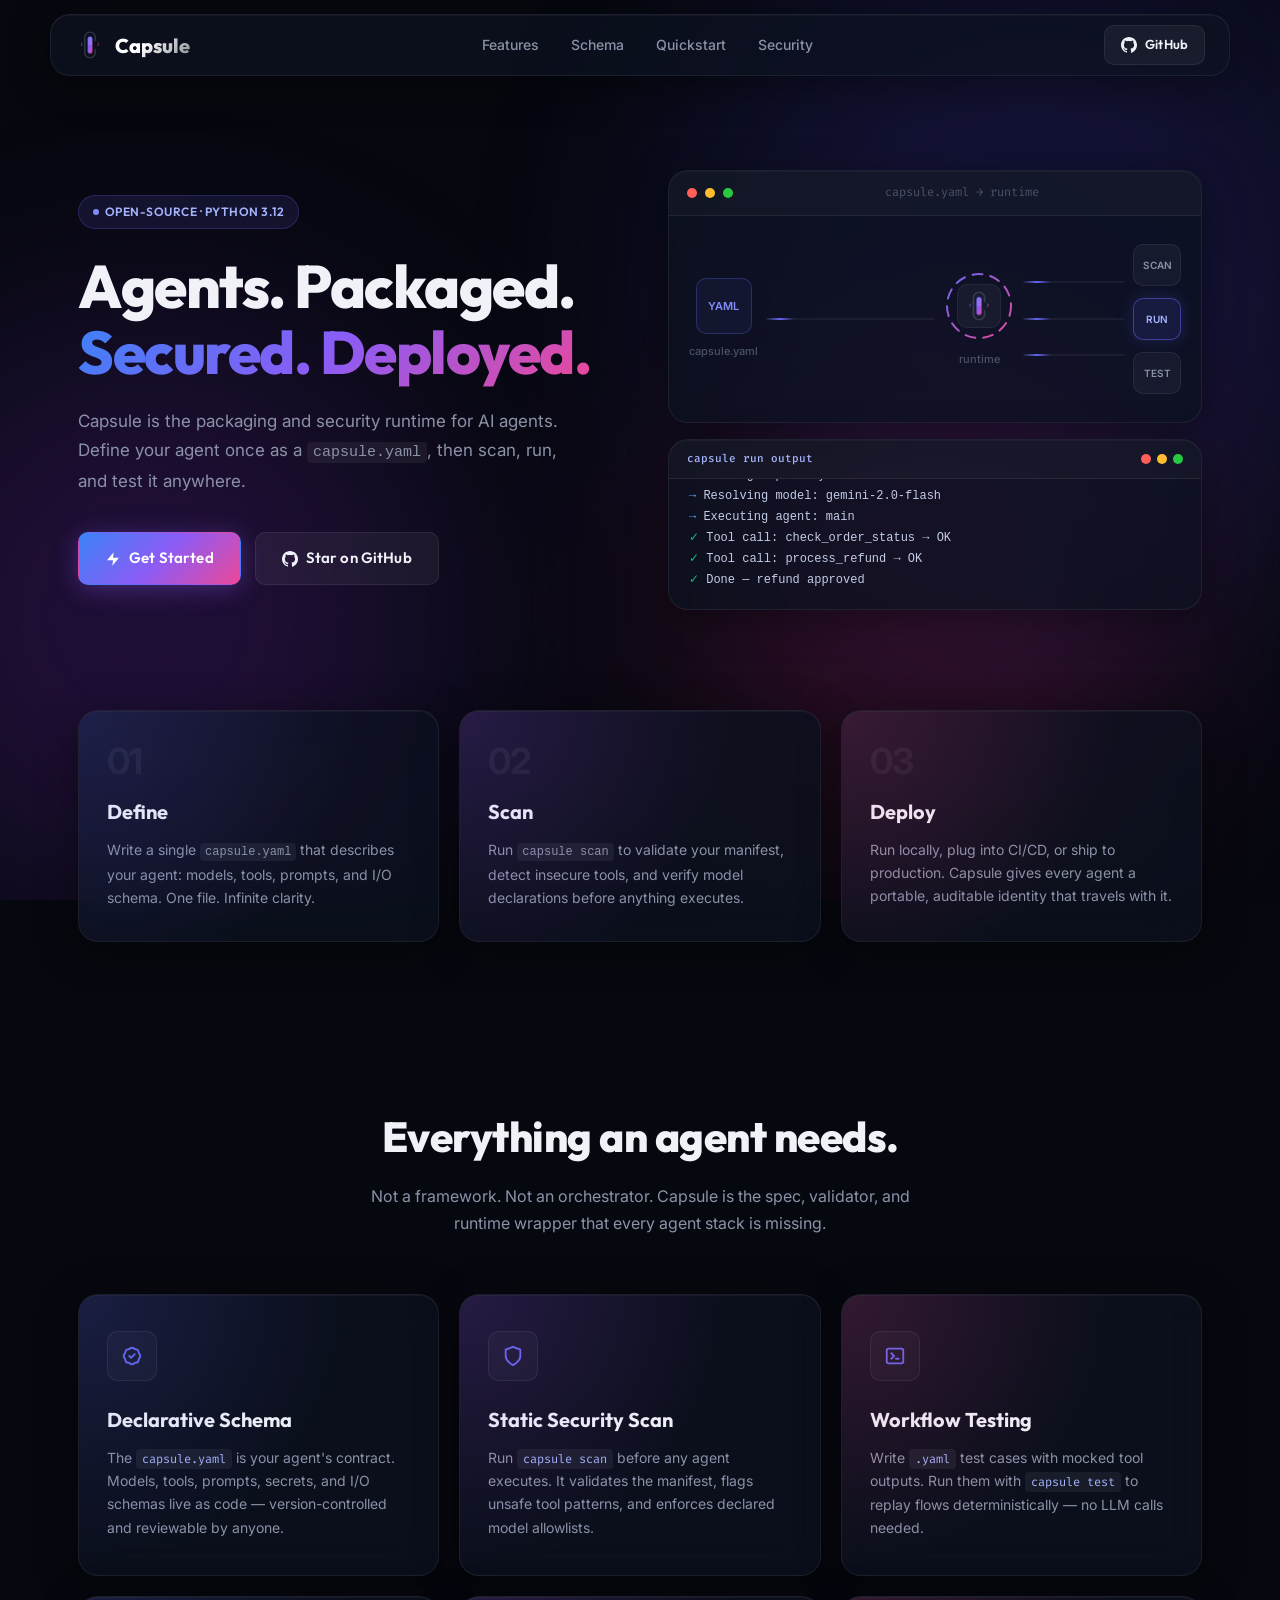
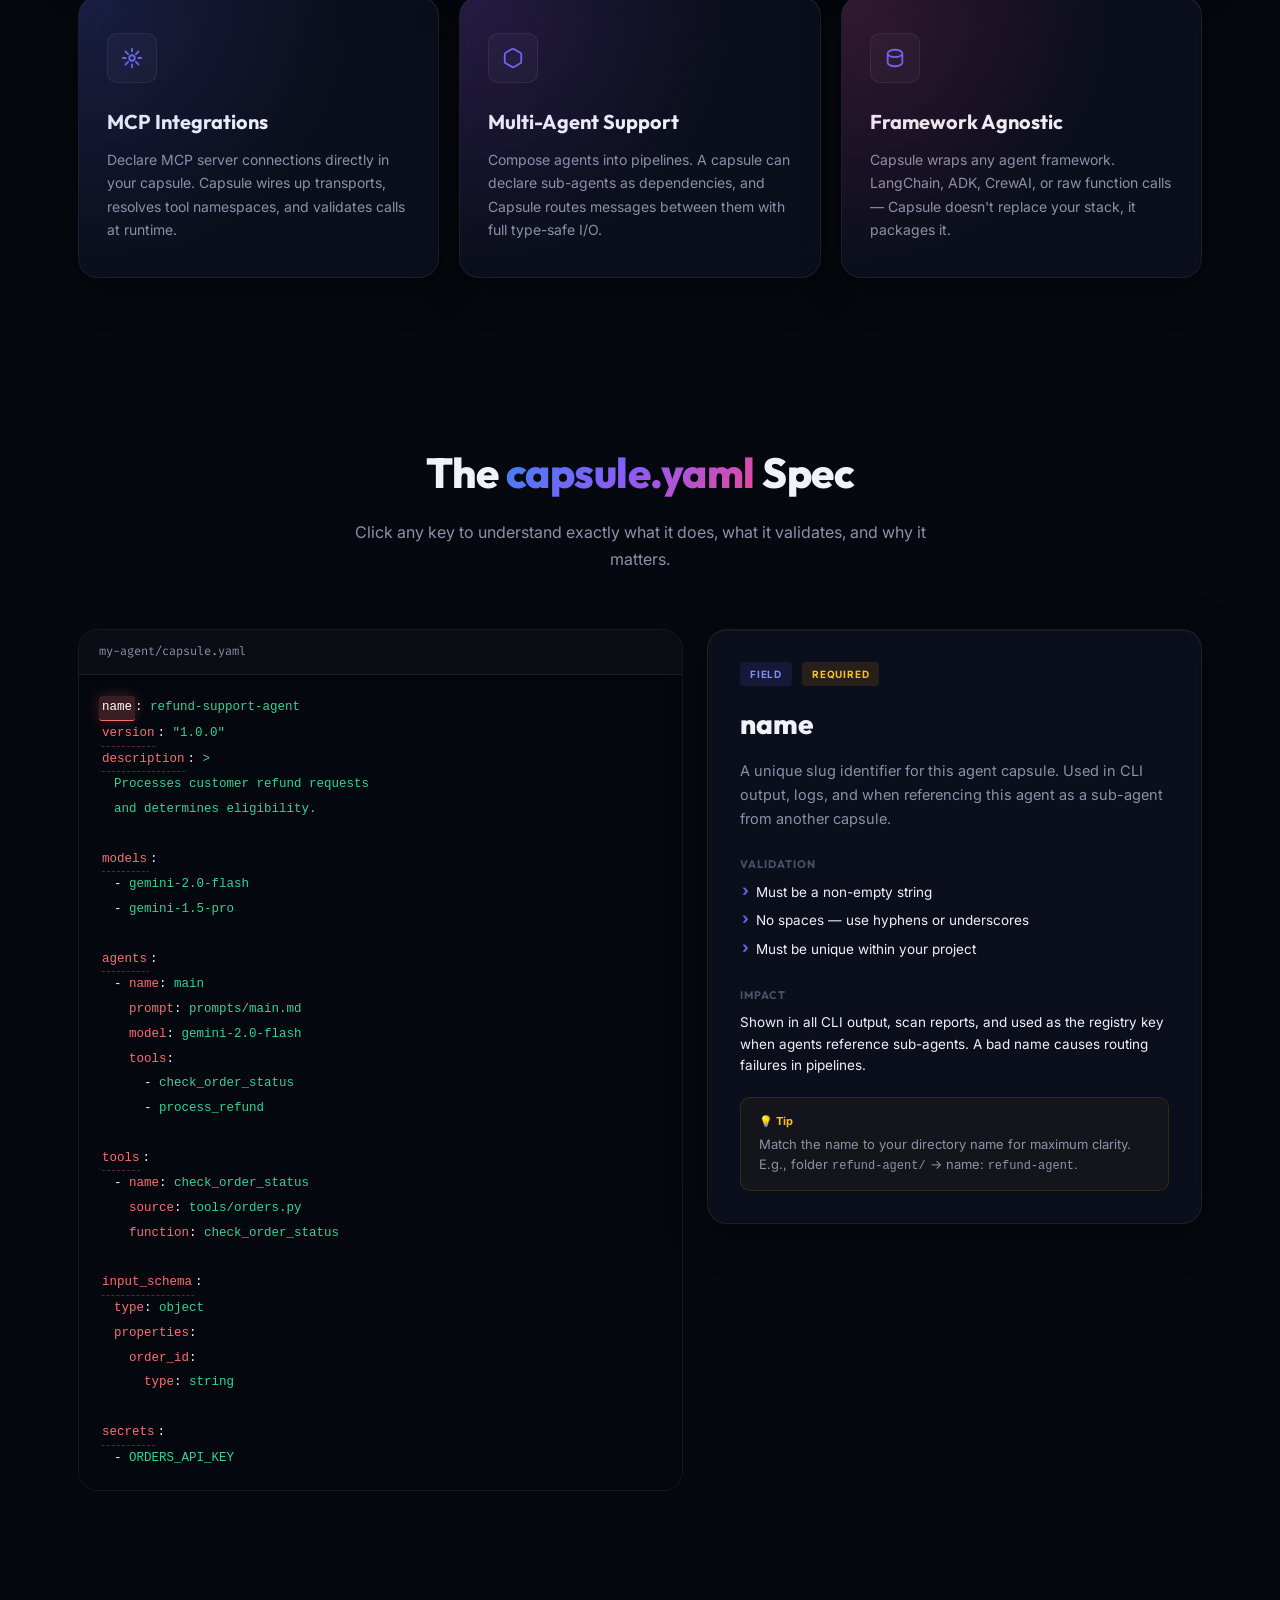
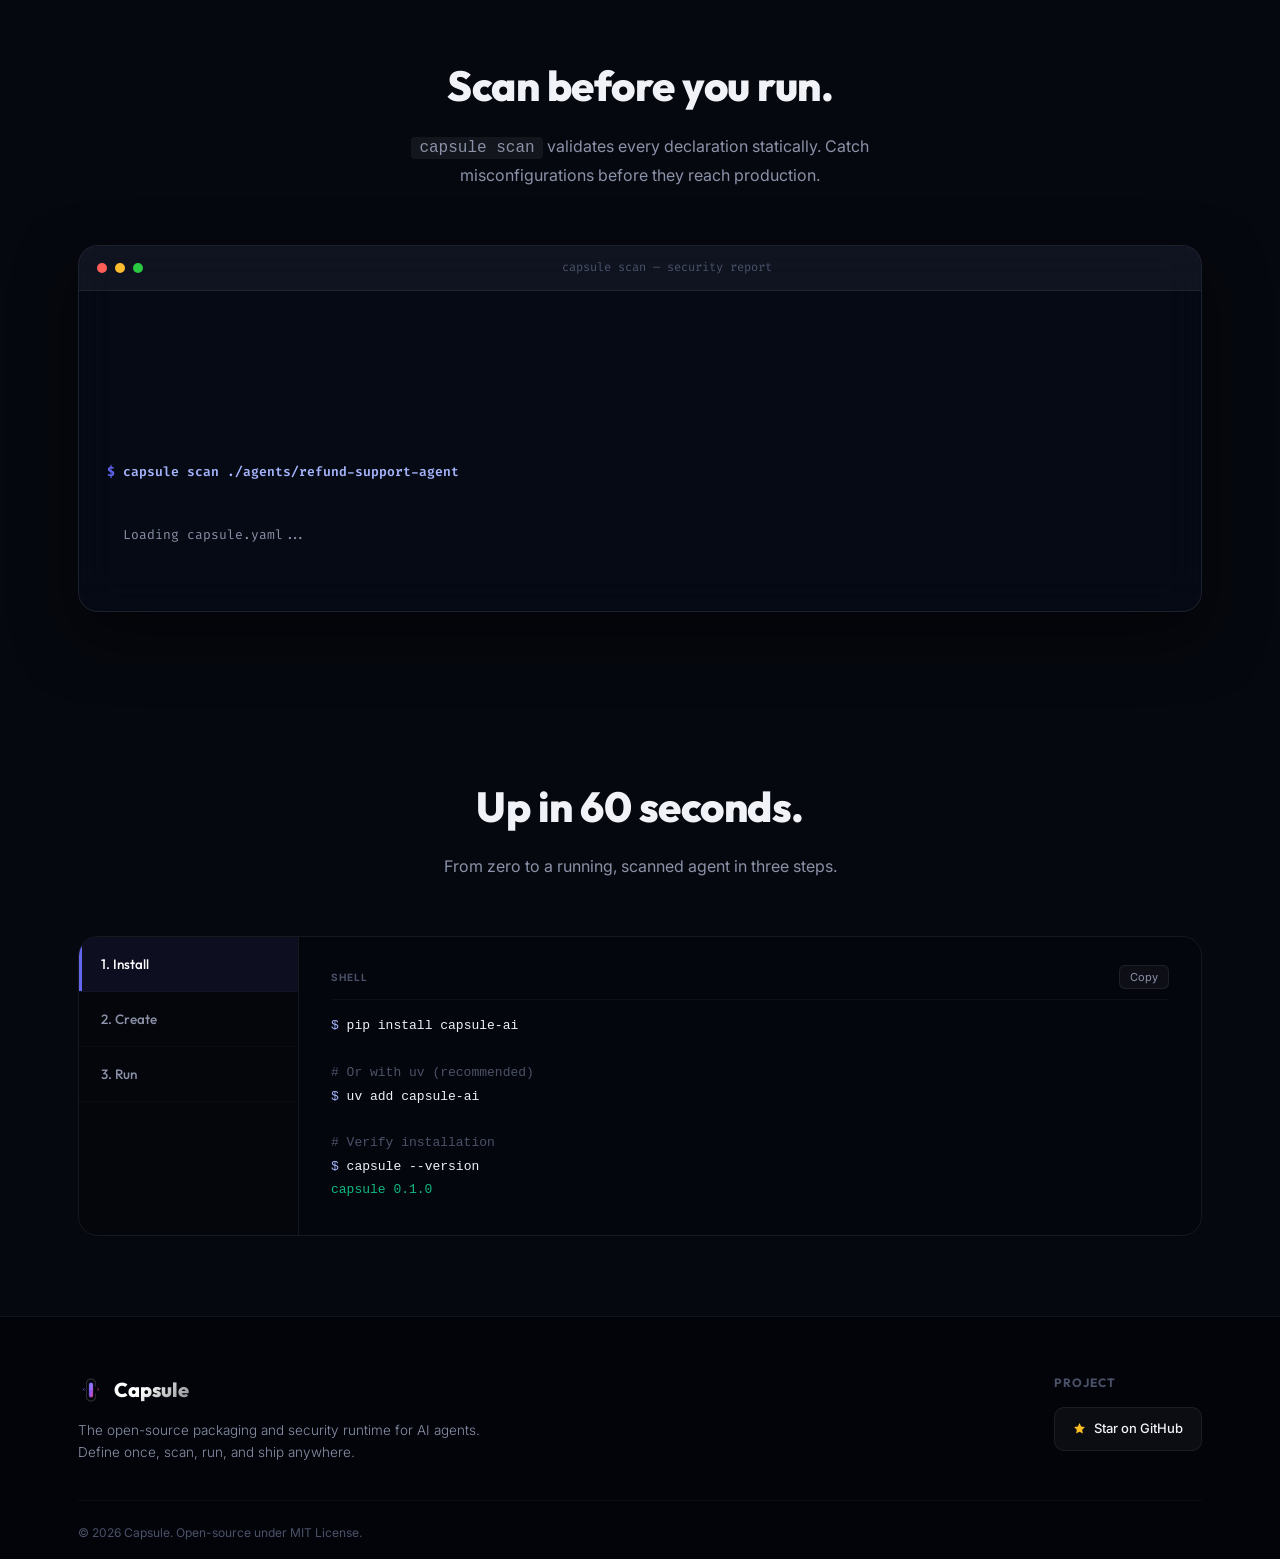
==== commit 4ca00b26: "Update docs site and roadmap" ====
--- a/docs/site/index.html
+++ b/docs/site/index.html
@@ -4,361 +4,461 @@
     <meta charset="UTF-8">
     <meta name="viewport" content="width=device-width, initial-scale=1.0">
     <title>Capsule | The Packaging & Security Layer for AI Agents</title>
-    <meta name="description" content="Capsule is an open-source, framework-agnostic compiler and runtime layer for AI agents. Pack, run, verify, and compile workflows to LangGraph, CrewAI, and OpenAI Agents.">
-    <!-- Google Fonts -->
+    <meta name="description" content="Capsule is the open-source packaging and security runtime for AI agents. Define agents as code, run them safely anywhere.">
+    <meta name="keywords" content="AI agents, LLM tools, agent framework, Python, capsule, security, MCP, packaging">
     <link rel="preconnect" href="https://fonts.googleapis.com">
     <link rel="preconnect" href="https://fonts.gstatic.com" crossorigin>
-    <link href="https://fonts.googleapis.com/css2?family=Fira+Code:wght@400;500&family=Inter:wght@300;400;500;600;700&family=Outfit:wght@400;500;600;700;800&display=swap" rel="stylesheet">
-    <!-- CSS Stylesheet -->
+    <link href="https://fonts.googleapis.com/css2?family=Outfit:wght@400;500;600;700;800;900&family=Inter:wght@300;400;500;600&family=Fira+Code:wght@400;500&display=swap" rel="stylesheet">
     <link rel="stylesheet" href="style.css">
 </head>
 <body>
-    <!-- Background Decorative Blobs -->
-    <div class="bg-decorations">
-        <div class="blob blob-1"></div>
-        <div class="blob blob-2"></div>
-        <div class="blob blob-3"></div>
-    </div>
-
-    <!-- Header Navigation -->
-    <header id="main-header" class="glass-panel">
-        <div class="container header-container">
-            <div class="logo-area">
-                <img src="../logo.png" alt="Capsule Logo" class="header-logo" onerror="this.style.display='none';">
-                <span class="logo-text">Capsule</span>
-            </div>
-            <nav id="nav-menu">
-                <a href="#features" class="nav-link">Features</a>
-                <a href="#quickstart" class="nav-link">Quickstart</a>
-                <a href="#spec-explorer" class="nav-link">Spec Explorer</a>
-                <a href="#commands" class="nav-link">CLI Commands</a>
-            </nav>
-            <div class="header-actions">
-                <a href="https://github.com/vindepemarte/Capsule" target="_blank" rel="noopener noreferrer" class="btn btn-secondary btn-icon" id="github-link">
-                    <svg viewBox="0 0 24 24" class="icon-svg"><path d="M12 0c-6.626 0-12 5.373-12 12 0 5.302 3.438 9.8 8.207 11.387.599.111.793-.261.793-.577v-2.234c-3.338.726-4.033-1.416-4.033-1.416-.546-1.387-1.333-1.756-1.333-1.756-1.089-.745.083-.729.083-.729 1.205.084 1.839 1.237 1.839 1.237 1.07 1.834 2.807 1.304 3.492.997.107-.775.418-1.305.762-1.604-2.665-.305-5.467-1.334-5.467-5.931 0-1.311.469-2.381 1.236-3.221-.124-.303-.535-1.524.117-3.176 0 0 1.008-.322 3.301 1.23.957-.266 1.983-.399 3.003-.404 1.02.005 2.047.138 3.006.404 2.291-1.552 3.297-1.23 3.297-1.23.653 1.653.242 2.874.118 3.176.77.84 1.235 1.911 1.235 3.221 0 4.609-2.807 5.624-5.479 5.921.43.372.823 1.102.823 2.222v3.293c0 .319.192.694.801.576 4.765-1.589 8.199-6.086 8.199-11.386 0-6.627-5.373-12-12-12z"/></svg>
-                    <span>GitHub</span>
-                </a>
-            </div>
-        </div>
-    </header>
-
-    <main>
-        <!-- Hero Section -->
-        <section id="hero">
-            <div class="container hero-container">
-                <div class="hero-content">
-                    <div class="badge-pill">v0.1.0 Released</div>
-                    <h1 class="hero-title">The Packaging &amp; Security Layer for <span class="gradient-text">AI Agents</span></h1>
-                    <p class="hero-subtitle">Like Docker for agent workflows. Declare, run, test, and compile framework-neutral AI configurations with built-in runtime permission boundaries.</p>
-                    <div class="hero-buttons">
-                        <a href="#quickstart" class="btn btn-primary">Get Started</a>
-                        <a href="#spec-explorer" class="btn btn-secondary">Explore capsule.yaml</a>
-                    </div>
-                </div>
-                <div class="hero-visual">
-                    <div class="terminal-mockup glass-panel">
-                        <div class="terminal-header">
+
+<div class="bg-decorations" aria-hidden="true">
+    <div class="blob blob-1"></div>
+    <div class="blob blob-2"></div>
+    <div class="blob blob-3"></div>
+</div>
+
+<!-- ===========================
+     HEADER
+     =========================== -->
+<header id="main-header">
+    <div class="glass-panel header-container">
+        <div class="logo-area">
+            <img src="../logo.png" alt="Capsule logo" class="header-logo" onerror="this.style.display='none'">
+            <span class="logo-text">Capsule</span>
+        </div>
+        <nav aria-label="Primary navigation">
+            <a href="#features" class="nav-link">Features</a>
+            <a href="#spec-explorer" class="nav-link">Schema</a>
+            <a href="#quickstart" class="nav-link">Quickstart</a>
+            <a href="#security-runtime" class="nav-link">Security</a>
+        </nav>
+        <a href="https://github.com/vindepemarte/Capsule" target="_blank" rel="noopener" class="btn btn-secondary btn-icon" style="padding:8px 16px; font-size:13px;">
+            <svg class="icon-svg" viewBox="0 0 24 24"><path d="M12 0C5.37 0 0 5.37 0 12c0 5.3 3.438 9.8 8.205 11.385.6.113.82-.258.82-.577 0-.285-.01-1.04-.015-2.04-3.338.724-4.042-1.61-4.042-1.61C4.422 18.07 3.633 17.7 3.633 17.7c-1.087-.744.084-.729.084-.729 1.205.084 1.838 1.236 1.838 1.236 1.07 1.835 2.809 1.305 3.495.998.108-.776.417-1.305.76-1.605-2.665-.3-5.466-1.332-5.466-5.93 0-1.31.465-2.38 1.235-3.22-.135-.303-.54-1.523.105-3.176 0 0 1.005-.322 3.3 1.23.96-.267 1.98-.399 3-.405 1.02.006 2.04.138 3 .405 2.28-1.552 3.285-1.23 3.285-1.23.645 1.653.24 2.873.12 3.176.765.84 1.23 1.91 1.23 3.22 0 4.61-2.805 5.625-5.475 5.92.42.36.81 1.096.81 2.22 0 1.606-.015 2.896-.015 3.286 0 .315.21.69.825.57C20.565 21.795 24 17.295 24 12c0-6.63-5.37-12-12-12"/></svg>
+            GitHub
+        </a>
+    </div>
+</header>
+
+<main>
+
+<!-- ===========================
+     HERO
+     =========================== -->
+<section id="hero" aria-labelledby="hero-title">
+    <div class="container">
+        <div class="hero-container">
+
+            <!-- Left: Copy -->
+            <div class="hero-content">
+                <div class="badge-pill">Open-Source · Python 3.12</div>
+                <h1 id="hero-title" class="hero-title">
+                    Agents. Packaged.<br>
+                    <span class="gradient-text">Secured. Deployed.</span>
+                </h1>
+                <p class="hero-subtitle">
+                    Capsule is the packaging and security runtime for AI agents. Define your agent once as a <code style="font-family:monospace; background:rgba(255,255,255,0.06);padding:2px 6px;border-radius:4px;font-size:15px;">capsule.yaml</code>, then scan, run, and test it anywhere.
+                </p>
+                <div class="hero-buttons">
+                    <a href="#quickstart" class="btn btn-primary btn-icon">
+                        <svg class="icon-svg" viewBox="0 0 24 24"><path d="M13 2L3 14h9l-1 8 10-12h-9l1-8z"/></svg>
+                        Get Started
+                    </a>
+                    <a href="https://github.com/vindepemarte/Capsule" target="_blank" rel="noopener" class="btn btn-secondary btn-icon">
+                        <svg class="icon-svg" viewBox="0 0 24 24"><path d="M12 0C5.37 0 0 5.37 0 12c0 5.3 3.438 9.8 8.205 11.385.6.113.82-.258.82-.577 0-.285-.01-1.04-.015-2.04-3.338.724-4.042-1.61-4.042-1.61C4.422 18.07 3.633 17.7 3.633 17.7c-1.087-.744.084-.729.084-.729 1.205.084 1.838 1.236 1.838 1.236 1.07 1.835 2.809 1.305 3.495.998.108-.776.417-1.305.76-1.605-2.665-.3-5.466-1.332-5.466-5.93 0-1.31.465-2.38 1.235-3.22-.135-.303-.54-1.523.105-3.176 0 0 1.005-.322 3.3 1.23.96-.267 1.98-.399 3-.405 1.02.006 2.04.138 3 .405 2.28-1.552 3.285-1.23 3.285-1.23.645 1.653.24 2.873.12 3.176.765.84 1.23 1.91 1.23 3.22 0 4.61-2.805 5.625-5.475 5.92.42.36.81 1.096.81 2.22 0 1.606-.015 2.896-.015 3.286 0 .315.21.69.825.57C20.565 21.795 24 17.295 24 12c0-6.63-5.37-12-12-12"/></svg>
+                        Star on GitHub
+                    </a>
+                </div>
+            </div>
+
+            <!-- Right: Animated Compiler Simulator -->
+            <div class="hero-visual">
+                <div class="glass-panel compiler-simulator">
+                    <div class="simulator-header">
+                        <span class="dot red"></span>
+                        <span class="dot yellow"></span>
+                        <span class="dot green"></span>
+                        <span class="simulator-title">capsule.yaml → runtime</span>
+                    </div>
+                    <div class="simulator-body">
+
+                        <!-- Source node -->
+                        <div class="sim-node source-node">
+                            <div class="node-icon">YAML</div>
+                            <span class="node-label">capsule.yaml</span>
+                        </div>
+
+                        <!-- Connector -->
+                        <div class="sim-connector">
+                            <div class="pulse-line"><span class="pulse"></span></div>
+                        </div>
+
+                        <!-- Engine -->
+                        <div class="sim-engine">
+                            <div class="engine-core">
+                                <svg class="spinner-svg" viewBox="0 0 72 72" fill="none" xmlns="http://www.w3.org/2000/svg">
+                                    <circle cx="36" cy="36" r="32" stroke="url(#spinner-grad)" stroke-width="2" stroke-dasharray="10 8" stroke-linecap="round"/>
+                                    <defs>
+                                        <linearGradient id="spinner-grad" x1="0" y1="0" x2="72" y2="72" gradientUnits="userSpaceOnUse">
+                                            <stop offset="0%" stop-color="#6366f1"/>
+                                            <stop offset="100%" stop-color="#ec4899"/>
+                                        </linearGradient>
+                                    </defs>
+                                </svg>
+                                <div class="engine-logo-box">
+                                    <img src="../logo.png" alt="Engine" class="engine-logo" onerror="this.parentElement.textContent='⚙️'">
+                                </div>
+                            </div>
+                            <span class="node-label">runtime</span>
+                        </div>
+
+                        <!-- Split connectors -->
+                        <div class="sim-split-connectors">
+                            <div class="split-line"><span class="pulse"></span></div>
+                            <div class="split-line"><span class="pulse"></span></div>
+                            <div class="split-line"><span class="pulse"></span></div>
+                        </div>
+
+                        <!-- Target nodes -->
+                        <div class="target-nodes">
+                            <div class="sim-node target-node active" data-target="scan">
+                                <div class="node-icon">SCAN</div>
+                            </div>
+                            <div class="sim-node target-node" data-target="run">
+                                <div class="node-icon">RUN</div>
+                            </div>
+                            <div class="sim-node target-node" data-target="test">
+                                <div class="node-icon">TEST</div>
+                            </div>
+                        </div>
+
+                    </div>
+                </div>
+
+                <!-- Code Preview -->
+                <div class="glass-panel code-preview-box">
+                    <div class="preview-header">
+                        <span class="preview-lang">capsule scan output</span>
+                        <div style="display:flex;gap:6px;">
                             <span class="dot red"></span>
                             <span class="dot yellow"></span>
                             <span class="dot green"></span>
-                            <span class="terminal-title">capsule run</span>
-                        </div>
-                        <div class="terminal-body font-mono">
-                            <div class="line"><span class="cmd-prompt">$</span> uv run capsule run examples/translation-editor-agent</div>
-                            <div class="line info">🎯 Loading Capsule project 'translation-editor-agent' (v0.1.0)</div>
-                            <div class="line info">🔒 Validating runtime permission declarations...</div>
-                            <div class="line warn">⚠️ Tool 'write_file' requires 'write' permission.</div>
-                            <div class="line prompt">❓ Authorize permission 'write' for tool 'write_file'? (y/N) [Interactive]</div>
-                            <div class="line success">✅ Permission granted. Executing workflow...</div>
-                            <div class="line info">🤖 Step [translator] -> Agent: translator (local/gpt-4)</div>
-                            <div class="line output">📝 File written successfully to 'output/translated.md'</div>
-                            <div class="line success">🏁 Workflow completed successfully!</div>
-                        </div>
-                    </div>
-                </div>
-            </div>
-        </section>
-
-        <!-- Core Features Section -->
-        <section id="features">
-            <div class="container">
-                <h2 class="section-title">Why Use <span class="gradient-text">Capsule</span>?</h2>
-                <p class="section-subtitle">Capsule provides the operational tooling needed to run multi-agent workflows reliably in production environments.</p>
-                <div class="features-grid">
-                    <!-- Feature 1 -->
-                    <div class="feature-card glass-panel card-glow-indigo">
-                        <div class="feature-icon">
-                            <svg viewBox="0 0 24 24" class="icon-svg"><path d="M12 2C6.48 2 2 6.48 2 12s4.48 10 10 10 10-4.48 10-10S17.52 2 12 2zm1 15h-2v-6h2v6zm0-8h-2V7h2v2z"/></svg>
-                        </div>
-                        <h3>Framework Agnostic</h3>
-                        <p>Write once in a declarative YAML manifest. Compile the configuration directly to production code for LangGraph, CrewAI, or OpenAI Agents.</p>
-                    </div>
-                    <!-- Feature 2 -->
-                    <div class="feature-card glass-panel card-glow-purple">
-                        <div class="feature-icon">
-                            <svg viewBox="0 0 24 24" class="icon-svg"><path d="M18 8h-1V6c0-2.76-2.24-5-5-5S7 3.24 7 6v2H6c-1.1 0-2 .9-2 2v10c0 1.1.9 2 2 2h12c1.1 0 2-.9 2-2V10c0-1.1-.9-2-2-2zm-6 9c-1.1 0-2-.9-2-2s.9-2 2-2 2 .9 2 2-.9 2-2 2zm3.1-9H8.9V6c0-1.71 1.39-3.1 3.1-3.1 1.71 0 3.1 1.39 3.1 3.1v2z"/></svg>
-                        </div>
-                        <h3>Runtime Permissions</h3>
-                        <p>Limit what actions AI agents can take. Enforce read, write, or custom security boundaries. Request manual verification via interactive terminal prompts.</p>
-                    </div>
-                    <!-- Feature 3 -->
-                    <div class="feature-card glass-panel card-glow-pink">
-                        <div class="feature-icon">
-                            <svg viewBox="0 0 24 24" class="icon-svg"><path d="M20 4H4c-1.1 0-1.99.9-1.99 2L2 18c0 1.1.9 2 2 2h16c1.1 0 2-.9 2-2V6c0-1.1-.9-2-2-2zM9 17H5v-4h4v4zm0-5H5V8h4v4zm6 5h-4v-4h4v4zm0-5h-4V8h4v4zm6 5h-4v-4h4v4zm0-5h-4V8h4v4z"/></svg>
-                        </div>
-                        <h3>Signed Bundles</h3>
-                        <p>Package prompts, python tools, test parameters, and schema validations into a single signed <code>.capsule</code> archive verified by lockfile hash checkups.</p>
-                    </div>
-                </div>
-            </div>
-        </section>
-
-        <!-- Quickstart Guide Section -->
-        <section id="quickstart">
-            <div class="container">
-                <h2 class="section-title">Developer <span class="gradient-text">Quickstart</span></h2>
-                <p class="section-subtitle">Get a secure agent workflow running in less than 2 minutes.</p>
-                <div class="quickstart-layout glass-panel">
-                    <div class="qs-tabs">
-                        <button class="tab-btn active" onclick="switchTab(event, 'qs-install')">1. Install</button>
-                        <button class="tab-btn" onclick="switchTab(event, 'qs-init')">2. Init</button>
-                        <button class="tab-btn" onclick="switchTab(event, 'qs-validate')">3. Validate &amp; Scan</button>
-                        <button class="tab-btn" onclick="switchTab(event, 'qs-run')">4. Execute Run</button>
-                        <button class="tab-btn" onclick="switchTab(event, 'qs-build')">5. Build &amp; Compile</button>
-                    </div>
-                    <div class="qs-content font-mono">
-                        <div id="qs-install" class="tab-pane active">
-                            <div class="code-header">
-                                <span class="lang-label">Bash</span>
-                                <button class="copy-btn" onclick="copyText('pip install capsule-agent')">Copy</button>
-                            </div>
-                            <pre><code><span class="comment"># Install Capsule using pip</span>
-pip install capsule-agent
-
-<span class="comment"># Or run directly via uv tool execution (recommended)</span>
-uv tool run capsule --help</code></pre>
-                        </div>
-                        <div id="qs-init" class="tab-pane">
-                            <div class="code-header">
-                                <span class="lang-label">Bash</span>
-                                <button class="copy-btn" onclick="copyText('capsule init my-agent-project')">Copy</button>
-                            </div>
-                            <pre><code><span class="comment"># Initialize a new Capsule project scaffolding</span>
-capsule init my-agent-project
-
-<span class="comment"># Let's inspect the generated directory structure</span>
-cd my-agent-project
-ls -R</code></pre>
-                        </div>
-                        <div id="qs-validate" class="tab-pane">
-                            <div class="code-header">
-                                <span class="lang-label">Bash</span>
-                                <button class="copy-btn" onclick="copyText('capsule validate . && capsule scan .')">Copy</button>
-                            </div>
-                            <pre><code><span class="comment"># Validate schema structure, schemas and edges</span>
-capsule validate .
-
-<span class="comment"># Scan local tool scripts for permission issues or security vulnerabilities</span>
-capsule scan .</code></pre>
-                        </div>
-                        <div id="qs-run" class="tab-pane">
-                            <div class="code-header">
-                                <span class="lang-label">Bash</span>
-                                <button class="copy-btn" onclick="copyText('capsule run . --input input.json --allow-permission write')">Copy</button>
-                            </div>
-                            <pre><code><span class="comment"># Run local agent workflow with input payload</span>
-capsule run . --input examples/input-request.json
-
-<span class="comment"># Automatically pre-approve write operations in non-interactive environments</span>
-capsule run . --input examples/input-request.json --allow-permission write</code></pre>
-                        </div>
-                        <div id="qs-build" class="tab-pane">
-                            <div class="code-header">
-                                <span class="lang-label">Bash</span>
-                                <button class="copy-btn" onclick="copyText('capsule build . && capsule compile . --target langgraph')">Copy</button>
-                            </div>
-                            <pre><code><span class="comment"># Compile declarative spec to pure LangGraph code</span>
-capsule compile . --target langgraph
-
-<span class="comment"># Package project into a single redistributable .capsule file</span>
-capsule build .</code></pre>
-                        </div>
-                    </div>
-                </div>
-            </div>
-        </section>
-
-        <!-- Interactive Spec Explorer Section -->
-        <section id="spec-explorer">
-            <div class="container">
-                <h2 class="section-title">Interactive <span class="gradient-text">YAML Spec Explorer</span></h2>
-                <p class="section-subtitle">Click on any key in the <code>capsule.yaml</code> manifest below to understand its type, validation rules, and runtime impact.</p>
-                <div class="explorer-grid">
-                    <!-- Left: Code Panel -->
-                    <div class="code-container glass-panel">
-                        <div class="code-title font-mono">capsule.yaml</div>
-                        <pre class="yaml-code font-mono"><code><span class="yaml-key clickable active" data-spec="name">name</span>: <span class="yaml-val">translation-editor-agent</span>
-<span class="yaml-key clickable" data-spec="version">version</span>: <span class="yaml-val">0.1.0</span>
-<span class="yaml-key clickable" data-spec="description">description</span>: <span class="yaml-val">Translates and edits text files.</span>
-
-<span class="yaml-key clickable" data-spec="input_schema">input_schema</span>:
+                        </div>
+                    </div>
+                    <pre id="sim-code-preview"><code>$ capsule scan
+<span style="color:#10b981">✓</span> Manifest loaded: my_agent/capsule.yaml
+<span style="color:#10b981">✓</span> Schema valid
+<span style="color:#10b981">✓</span> Models declared: gemini-1.5-pro
+<span style="color:#10b981">✓</span> Tools scanned: 3 found, 0 unsafe
+<span style="color:#fbbf24">⚠</span> No input_schema defined — optional
+<span style="color:#10b981">✓</span> PASSED (3 warnings, 0 errors)</code></pre>
+                </div>
+            </div>
+
+        </div>
+    </div>
+</section>
+
+<!-- ===========================
+     CONCEPT STEPS
+     =========================== -->
+<section id="concept-steps" aria-labelledby="steps-title">
+    <div class="container">
+        <div class="steps-grid">
+
+            <div class="step-card glass-panel card-glow-indigo reveal">
+                <div class="step-num">01</div>
+                <h3>Define</h3>
+                <p>Write a single <code style="font-family:monospace;background:rgba(255,255,255,0.06);padding:2px 5px;border-radius:4px;font-size:12px;">capsule.yaml</code> that describes your agent: models, tools, prompts, and I/O schema. One file. Infinite clarity.</p>
+            </div>
+
+            <div class="step-card glass-panel card-glow-purple reveal reveal-delay-1">
+                <div class="step-num">02</div>
+                <h3>Scan</h3>
+                <p>Run <code style="font-family:monospace;background:rgba(255,255,255,0.06);padding:2px 5px;border-radius:4px;font-size:12px;">capsule scan</code> to validate your manifest, detect insecure tools, and verify model declarations before anything executes.</p>
+            </div>
+
+            <div class="step-card glass-panel card-glow-pink reveal reveal-delay-2">
+                <div class="step-num">03</div>
+                <h3>Deploy</h3>
+                <p>Run locally, plug into CI/CD, or ship to production. Capsule gives every agent a portable, auditable identity that travels with it.</p>
+            </div>
+
+        </div>
+    </div>
+</section>
+
+<!-- ===========================
+     FEATURES
+     =========================== -->
+<section id="features" aria-labelledby="features-title">
+    <div class="container">
+        <h2 id="features-title" class="section-title reveal">Everything an agent needs.</h2>
+        <p class="section-subtitle reveal reveal-delay-1">Not a framework. Not an orchestrator. Capsule is the spec, validator, and runtime wrapper that every agent stack is missing.</p>
+
+        <div class="features-grid">
+
+            <div class="feature-card glass-panel card-glow-indigo reveal">
+                <div class="feature-icon">
+                    <svg class="icon-svg" viewBox="0 0 24 24"><path d="M9 12l2 2 4-4M7.835 4.697a3.42 3.42 0 001.946-.806 3.42 3.42 0 014.438 0 3.42 3.42 0 001.946.806 3.42 3.42 0 013.138 3.138 3.42 3.42 0 00.806 1.946 3.42 3.42 0 010 4.438 3.42 3.42 0 00-.806 1.946 3.42 3.42 0 01-3.138 3.138 3.42 3.42 0 00-1.946.806 3.42 3.42 0 01-4.438 0 3.42 3.42 0 00-1.946-.806 3.42 3.42 0 01-3.138-3.138 3.42 3.42 0 00-.806-1.946 3.42 3.42 0 010-4.438 3.42 3.42 0 00.806-1.946 3.42 3.42 0 013.138-3.138z" fill="none" stroke="currentColor" stroke-width="2" stroke-linecap="round" stroke-linejoin="round"/></svg>
+                </div>
+                <h3>Declarative Schema</h3>
+                <p>The <code>capsule.yaml</code> is your agent's contract. Models, tools, prompts, secrets, and I/O schemas live as code — version-controlled and reviewable by anyone.</p>
+            </div>
+
+            <div class="feature-card glass-panel card-glow-purple reveal reveal-delay-1">
+                <div class="feature-icon">
+                    <svg class="icon-svg" viewBox="0 0 24 24"><path d="M12 22s8-4 8-10V5l-8-3-8 3v7c0 6 8 10 8 10z" fill="none" stroke="currentColor" stroke-width="2" stroke-linecap="round" stroke-linejoin="round"/></svg>
+                </div>
+                <h3>Static Security Scan</h3>
+                <p>Run <code>capsule scan</code> before any agent executes. It validates the manifest, flags unsafe tool patterns, and enforces declared model allowlists.</p>
+            </div>
+
+            <div class="feature-card glass-panel card-glow-pink reveal reveal-delay-2">
+                <div class="feature-icon">
+                    <svg class="icon-svg" viewBox="0 0 24 24"><path d="M8 9l3 3-3 3m5 0h3M5 20h14a2 2 0 002-2V6a2 2 0 00-2-2H5a2 2 0 00-2 2v12a2 2 0 002 2z" fill="none" stroke="currentColor" stroke-width="2" stroke-linecap="round" stroke-linejoin="round"/></svg>
+                </div>
+                <h3>Workflow Testing</h3>
+                <p>Write <code>.yaml</code> test cases with mocked tool outputs. Run them with <code>capsule test</code> to replay flows deterministically — no LLM calls needed.</p>
+            </div>
+
+            <div class="feature-card glass-panel card-glow-indigo reveal">
+                <div class="feature-icon">
+                    <svg class="icon-svg" viewBox="0 0 24 24"><circle cx="12" cy="12" r="3" fill="none" stroke="currentColor" stroke-width="2"/><path d="M19.071 4.929l-2.829 2.829M4.929 19.071l2.828-2.828M19.071 19.071l-2.829-2.828M4.929 4.929l2.828 2.829" stroke="currentColor" stroke-width="2" stroke-linecap="round"/><path d="M12 2v3m0 14v3M2 12h3m14 0h3" stroke="currentColor" stroke-width="2" stroke-linecap="round"/></svg>
+                </div>
+                <h3>MCP Integrations</h3>
+                <p>Declare MCP server connections directly in your capsule. Capsule wires up transports, resolves tool namespaces, and validates calls at runtime.</p>
+            </div>
+
+            <div class="feature-card glass-panel card-glow-purple reveal reveal-delay-1">
+                <div class="feature-icon">
+                    <svg class="icon-svg" viewBox="0 0 24 24"><path d="M21 16V8a2 2 0 00-1-1.73l-7-4a2 2 0 00-2 0l-7 4A2 2 0 003 8v8a2 2 0 001 1.73l7 4a2 2 0 002 0l7-4A2 2 0 0021 16z" fill="none" stroke="currentColor" stroke-width="2" stroke-linecap="round" stroke-linejoin="round"/></svg>
+                </div>
+                <h3>Multi-Agent Support</h3>
+                <p>Compose agents into pipelines. A capsule can declare sub-agents as dependencies, and Capsule routes messages between them with full type-safe I/O.</p>
+            </div>
+
+            <div class="feature-card glass-panel card-glow-pink reveal reveal-delay-2">
+                <div class="feature-icon">
+                    <svg class="icon-svg" viewBox="0 0 24 24"><path d="M4 7v10c0 2.21 3.582 4 8 4s8-1.79 8-4V7M4 7c0 2.21 3.582 4 8 4s8-1.79 8-4M4 7c0-2.21 3.582-4 8-4s8 1.79 8 4" fill="none" stroke="currentColor" stroke-width="2" stroke-linecap="round" stroke-linejoin="round"/></svg>
+                </div>
+                <h3>Framework Agnostic</h3>
+                <p>Capsule wraps any agent framework. LangChain, ADK, CrewAI, or raw function calls — Capsule doesn't replace your stack, it packages it.</p>
+            </div>
+
+        </div>
+    </div>
+</section>
+
+<!-- ===========================
+     YAML SPEC EXPLORER
+     =========================== -->
+<section id="spec-explorer" aria-labelledby="spec-title">
+    <div class="container">
+        <h2 id="spec-title" class="section-title reveal">The <span class="gradient-text">capsule.yaml</span> Spec</h2>
+        <p class="section-subtitle reveal reveal-delay-1">Click any key to understand exactly what it does, what it validates, and why it matters.</p>
+
+        <div class="explorer-grid">
+            <!-- YAML Code -->
+            <div class="code-container reveal">
+                <div class="code-title font-mono">my-agent/capsule.yaml</div>
+                <pre class="yaml-code font-mono"><code><span class="yaml-key clickable active" data-key="name">name</span>: <span class="yaml-val">refund-support-agent</span>
+<span class="yaml-key clickable" data-key="version">version</span>: <span class="yaml-val">"1.0.0"</span>
+<span class="yaml-key clickable" data-key="description">description</span>: <span class="yaml-val">&gt;
+  Processes customer refund requests
+  and determines eligibility.</span>
+
+<span class="yaml-key clickable" data-key="models">models</span>:
+  - <span class="yaml-val">gemini-2.0-flash</span>
+  - <span class="yaml-val">gemini-1.5-pro</span>
+
+<span class="yaml-key clickable" data-key="agents">agents</span>:
+  - <span class="yaml-key">name</span>: <span class="yaml-val">main</span>
+    <span class="yaml-key">prompt</span>: <span class="yaml-val">prompts/main.md</span>
+    <span class="yaml-key">model</span>: <span class="yaml-val">gemini-2.0-flash</span>
+    <span class="yaml-key">tools</span>:
+      - <span class="yaml-val">check_order_status</span>
+      - <span class="yaml-val">process_refund</span>
+
+<span class="yaml-key clickable" data-key="tools">tools</span>:
+  - <span class="yaml-key">name</span>: <span class="yaml-val">check_order_status</span>
+    <span class="yaml-key">source</span>: <span class="yaml-val">tools/orders.py</span>
+    <span class="yaml-key">function</span>: <span class="yaml-val">check_order_status</span>
+
+<span class="yaml-key clickable" data-key="input_schema">input_schema</span>:
   <span class="yaml-key">type</span>: <span class="yaml-val">object</span>
-  <span class="yaml-key">required</span>: [<span class="yaml-val">text</span>]
-
-<span class="yaml-key clickable" data-spec="models">models</span>:
-  <span class="yaml-key">default</span>:
-    <span class="yaml-key">provider</span>: <span class="yaml-val">local</span>
-    <span class="yaml-key">model</span>: <span class="yaml-val">gpt-4</span>
-
-<span class="yaml-key clickable" data-spec="agents">agents</span>:
-  <span class="yaml-key">translator</span>:
-    <span class="yaml-key">prompt</span>: <span class="yaml-val">agents/translator.md</span>
-    <span class="yaml-key">model</span>: <span class="yaml-val">default</span>
-    <span class="yaml-key">tools</span>: [<span class="yaml-val">write_file</span>]
-
-<span class="yaml-key clickable" data-spec="tools">tools</span>:
-  <span class="yaml-key">write_file</span>:
-    <span class="yaml-key">type</span>: <span class="yaml-val">python</span>
-    <span class="yaml-key">entrypoint</span>: <span class="yaml-val">tools/write_file.py:write</span>
-    <span class="yaml-key">permission</span>: <span class="yaml-val">write</span>
-
-<span class="yaml-key clickable" data-spec="workflow">workflow</span>:
-  <span class="yaml-key">start</span>: <span class="yaml-val">translator</span>
-  <span class="yaml-key">steps</span>:
-    - <span class="yaml-key">id</span>: <span class="yaml-val">translator</span>
-      <span class="yaml-key">type</span>: <span class="yaml-val">agent</span>
-      <span class="yaml-key">agent</span>: <span class="yaml-val">translator</span>
-      <span class="yaml-key">next</span>: <span class="yaml-val">editor</span>
-
-<span class="yaml-key clickable" data-spec="permissions">permissions</span>:
-  <span class="yaml-key">tools</span>:
-    <span class="yaml-key">write_file</span>: <span class="yaml-val">write</span>
-
-<span class="yaml-key clickable" data-spec="tests">tests</span>:
-  - <span class="yaml-val">tests/test_translation.yaml</span></code></pre>
-                    </div>
-
-                    <!-- Right: Info Panel -->
-                    <div class="info-container glass-panel" id="spec-info-panel">
-                        <div class="info-header">
-                            <span class="info-tag" id="spec-type">string</span>
-                            <span class="info-requirement" id="spec-req">Required</span>
-                        </div>
-                        <h3 id="spec-title">name</h3>
-                        <p class="info-desc" id="spec-desc">The unique identifier of the Capsule project. Used for compilation naming and bundle names.</p>
-                        
-                        <div class="info-section">
-                            <h4>Validation Rules</h4>
-                            <ul class="validation-list" id="spec-validations">
-                                <li>Must match alphanumeric characters and hyphens only.</li>
-                                <li>Should not contain spaces.</li>
-                            </ul>
-                        </div>
-
-                        <div class="info-section">
-                            <h4>Compiler / Runtime Impact</h4>
-                            <p class="impact-text" id="spec-impact">Determines the package name in compiled adapter projects, and the prefix for output bundles (e.g. <code>my-agent-0.1.0.capsule</code>).</p>
-                        </div>
-
-                        <div class="tip-box">
-                            <span class="tip-title">💡 Pro Tip</span>
-                            <span id="spec-tip">Keep names simple and descriptive to simplify CLI operations.</span>
-                        </div>
-                    </div>
-                </div>
-            </div>
-        </section>
-
-        <!-- Command Reference Section -->
-        <section id="commands">
-            <div class="container">
-                <h2 class="section-title">CLI <span class="gradient-text">Command Reference</span></h2>
-                <p class="section-subtitle">Complete toolbelt for local development and workflow packaging.</p>
-                <div class="commands-table-wrapper glass-panel">
-                    <table class="commands-table">
-                        <thead>
-                            <tr>
-                                <th>Command</th>
-                                <th>Description</th>
-                                <th>Key Options</th>
-                            </tr>
-                        </thead>
-                        <tbody>
-                            <tr>
-                                <td class="font-mono cmd-name">capsule init</td>
-                                <td>Initialize a blank Capsule directory structures.</td>
-                                <td><code>--name &lt;str&gt;</code>, <code>--overwrite</code></td>
-                            </tr>
-                            <tr>
-                                <td class="font-mono cmd-name">capsule validate</td>
-                                <td>Checks YAML schema conformances and routing cycles.</td>
-                                <td><code>--path &lt;dir&gt;</code></td>
-                            </tr>
-                            <tr>
-                                <td class="font-mono cmd-name">capsule scan</td>
-                                <td>Perform security code checks on python files.</td>
-                                <td><code>--path &lt;dir&gt;</code></td>
-                            </tr>
-                            <tr>
-                                <td class="font-mono cmd-name">capsule run</td>
-                                <td>Execute agent workflow locally with input payload.</td>
-                                <td><code>--input &lt;file&gt;</code>, <code>--allow-permission &lt;perm&gt;</code>, <code>--allow-all</code></td>
-                            </tr>
-                            <tr>
-                                <td class="font-mono cmd-name">capsule test</td>
-                                <td>Runs YAML workflow tests with mocking tools support.</td>
-                                <td><code>--path &lt;dir&gt;</code></td>
-                            </tr>
-                            <tr>
-                                <td class="font-mono cmd-name">capsule compile</td>
-                                <td>Compile manifest structure to specific SDK.</td>
-                                <td><code>--target &lt;langgraph|crewai|openai_agents&gt;</code></td>
-                            </tr>
-                            <tr>
-                                <td class="font-mono cmd-name">capsule build</td>
-                                <td>Build validated secure <code>.capsule</code> bundle.</td>
-                                <td><code>--output &lt;dir&gt;</code></td>
-                            </tr>
-                            <tr>
-                                <td class="font-mono cmd-name">capsule verify-bundle</td>
-                                <td>Verify bundle tamper status against lock file hashes.</td>
-                                <td><code>--bundle &lt;file&gt;</code></td>
-                            </tr>
-                        </tbody>
-                    </table>
-                </div>
-            </div>
-        </section>
-    </main>
-
-    <!-- Star History & Footer -->
-    <footer id="main-footer">
-        <div class="container footer-container">
+  <span class="yaml-key">properties</span>:
+    <span class="yaml-key">order_id</span>:
+      <span class="yaml-key">type</span>: <span class="yaml-val">string</span>
+
+<span class="yaml-key clickable" data-key="secrets">secrets</span>:
+  - <span class="yaml-val">ORDERS_API_KEY</span>
+</code></pre>
+            </div>
+
+            <!-- Info Panel -->
+            <div class="glass-panel info-container reveal reveal-delay-1">
+                <div class="info-header">
+                    <span class="info-tag" id="info-tag">Field</span>
+                    <span class="info-requirement" id="info-req">Required</span>
+                </div>
+                <h3 id="info-key-title">name</h3>
+                <p class="info-desc" id="info-desc">A unique slug identifier for this agent capsule. Used in CLI output, logs, and when referencing this agent as a sub-agent from another capsule.</p>
+
+                <div class="info-section">
+                    <h4>Validation</h4>
+                    <ul class="validation-list" id="info-validation">
+                        <li>Must be a non-empty string</li>
+                        <li>No spaces — use hyphens or underscores</li>
+                        <li>Must be unique within your project</li>
+                    </ul>
+                </div>
+
+                <div class="info-section">
+                    <h4>Impact</h4>
+                    <p class="impact-text" id="info-impact">Shown in all CLI output, scan reports, and used as the registry key when agents reference sub-agents. A bad name causes routing failures in pipelines.</p>
+                </div>
+
+                <div class="tip-box">
+                    <span class="tip-title">💡 Tip</span>
+                    <span id="spec-tip">Match the name to your directory name for maximum clarity. E.g., folder <code style="font-family:monospace;font-size:12px;">refund-agent/</code> → name: <code style="font-family:monospace;font-size:12px;">refund-agent</code>.</span>
+                </div>
+            </div>
+        </div>
+    </div>
+</section>
+
+<!-- ===========================
+     SECURITY / TERMINAL
+     =========================== -->
+<section id="security-runtime" aria-labelledby="security-title">
+    <div class="container">
+        <h2 id="security-title" class="section-title reveal">Scan before you run.</h2>
+        <p class="section-subtitle reveal reveal-delay-1">
+            <code style="font-family:monospace;background:rgba(255,255,255,0.06);padding:2px 8px;border-radius:4px;">capsule scan</code> validates every declaration statically. Catch misconfigurations before they reach production.
+        </p>
+
+        <div class="terminal-mockup glass-panel reveal">
+            <div class="terminal-header">
+                <span class="dot red"></span>
+                <span class="dot yellow"></span>
+                <span class="dot green"></span>
+                <span class="terminal-title">capsule scan — security report</span>
+            </div>
+            <div id="terminal-body" class="terminal-body font-mono">
+                <!-- Lines injected by JS -->
+            </div>
+        </div>
+    </div>
+</section>
+
+<!-- ===========================
+     QUICKSTART TABS
+     =========================== -->
+<section id="quickstart" aria-labelledby="quickstart-title">
+    <div class="container">
+        <h2 id="quickstart-title" class="section-title reveal">Up in 60 seconds.</h2>
+        <p class="section-subtitle reveal reveal-delay-1">From zero to a running, scanned agent in three steps.</p>
+
+        <div class="quickstart-layout reveal">
+            <div class="qs-tabs" role="tablist" aria-label="Quickstart steps">
+                <button id="tab-install" class="tab-btn active" role="tab" aria-selected="true" aria-controls="pane-install" onclick="switchTab(event,'install')">1. Install</button>
+                <button id="tab-create" class="tab-btn" role="tab" aria-selected="false" aria-controls="pane-create" onclick="switchTab(event,'create')">2. Create</button>
+                <button id="tab-run" class="tab-btn" role="tab" aria-selected="false" aria-controls="pane-run" onclick="switchTab(event,'run')">3. Run</button>
+            </div>
+
+            <div class="qs-content">
+
+                <div id="pane-install" class="tab-pane active" role="tabpanel" aria-labelledby="tab-install">
+                    <div class="code-header">
+                        <span class="lang-label">Shell</span>
+                        <button class="copy-btn" onclick="copyCode(this)" aria-label="Copy install command">Copy</button>
+                    </div>
+                    <pre><code><span style="color:#a5b4fc">$</span> pip install capsule-ai
+
+<span class="comment"># Or with uv (recommended)</span>
+<span style="color:#a5b4fc">$</span> uv add capsule-ai
+
+<span class="comment"># Verify installation</span>
+<span style="color:#a5b4fc">$</span> capsule --version
+<span style="color:#10b981">capsule 0.1.0</span></code></pre>
+                </div>
+
+                <div id="pane-create" class="tab-pane" role="tabpanel" aria-labelledby="tab-create">
+                    <div class="code-header">
+                        <span class="lang-label">capsule.yaml</span>
+                        <button class="copy-btn" onclick="copyCode(this)" aria-label="Copy capsule yaml">Copy</button>
+                    </div>
+                    <pre><code><span class="comment"># my-agent/capsule.yaml</span>
+
+<span style="color:#f87171">name</span>: <span style="color:#34d399">my-first-agent</span>
+<span style="color:#f87171">version</span>: <span style="color:#34d399">"1.0.0"</span>
+<span style="color:#f87171">description</span>: <span style="color:#34d399">My first Capsule agent</span>
+
+<span style="color:#f87171">models</span>:
+  - <span style="color:#34d399">gemini-2.0-flash</span>
+
+<span style="color:#f87171">agents</span>:
+  - <span style="color:#f87171">name</span>: <span style="color:#34d399">main</span>
+    <span style="color:#f87171">prompt</span>: <span style="color:#34d399">prompts/system.md</span>
+    <span style="color:#f87171">model</span>: <span style="color:#34d399">gemini-2.0-flash</span>
+    <span style="color:#f87171">tools</span>:
+      - <span style="color:#34d399">my_tool</span></code></pre>
+                </div>
+
+                <div id="pane-run" class="tab-pane" role="tabpanel" aria-labelledby="tab-run">
+                    <div class="code-header">
+                        <span class="lang-label">Shell</span>
+                        <button class="copy-btn" onclick="copyCode(this)" aria-label="Copy run commands">Copy</button>
+                    </div>
+                    <pre><code><span class="comment"># Validate your capsule</span>
+<span style="color:#a5b4fc">$</span> capsule scan
+<span style="color:#10b981">✓ PASSED — 0 errors, 0 warnings</span>
+
+<span class="comment"># Run your agent</span>
+<span style="color:#a5b4fc">$</span> capsule run --input '{"query": "hello"}'
+<span style="color:#60a5fa">Agent response: Hello! How can I help?</span>
+
+<span class="comment"># Run tests</span>
+<span style="color:#a5b4fc">$</span> capsule test
+<span style="color:#10b981">✓ 3/3 tests passed</span></code></pre>
+                </div>
+
+            </div>
+        </div>
+    </div>
+</section>
+
+</main>
+
+<!-- ===========================
+     FOOTER
+     =========================== -->
+<footer id="main-footer">
+    <div class="container">
+        <div class="footer-container">
             <div class="footer-brand">
-                <div class="logo-area">
-                    <img src="../logo.png" alt="Capsule Logo" class="footer-logo" onerror="this.style.display='none';">
+                <div class="logo-area" style="margin-bottom:0">
+                    <img src="../logo.png" alt="Capsule logo" class="footer-logo" onerror="this.style.display='none'">
                     <span class="logo-text">Capsule</span>
                 </div>
-                <p>The operational framework for packaging, sandboxing, and orchestrating reproducible AI agents.</p>
-            </div>
-            
+                <p>The open-source packaging and security runtime for AI agents. Define once, scan, run, and ship anywhere.</p>
+            </div>
             <div class="footer-links">
-                <h4>GitHub &amp; Community</h4>
-                <div class="star-badge-placeholder">
-                    <!-- Styled premium SVG github star chart placeholder -->
-                    <a href="https://github.com/vindepemarte/Capsule" target="_blank" rel="noopener noreferrer" class="star-history-btn">
-                        <svg viewBox="0 0 24 24" class="icon-svg star-icon"><path d="M12 .587l3.668 7.431 8.2 1.192-5.934 5.787 1.4 8.168L12 18.896l-7.334 3.857 1.4-8.168L.132 9.21l8.2-1.192z"/></svg>
-                        <span>Star on GitHub</span>
-                    </a>
-                </div>
-            </div>
-        </div>
-        <div class="container footer-bottom">
-            <p>&copy; 2026 Capsule Project. Released under the MIT License.</p>
-        </div>
-    </footer>
-
-    <!-- JS Logic -->
-    <script src="main.js"></script>
+                <h4>Project</h4>
+                <a href="https://github.com/vindepemarte/Capsule" target="_blank" rel="noopener" class="star-history-btn">
+                    <svg class="star-icon" viewBox="0 0 24 24"><path d="M12 2l3.09 6.26L22 9.27l-5 4.87 1.18 6.88L12 17.77l-6.18 3.25L7 14.14 2 9.27l6.91-1.01L12 2z"/></svg>
+                    Star on GitHub
+                </a>
+            </div>
+        </div>
+        <div class="footer-bottom">
+            <p>© 2026 Capsule. Open-source under MIT License.</p>
+        </div>
+    </div>
+</footer>
+
+<script src="main.js"></script>
 </body>
 </html>
--- a/docs/site/style.css
+++ b/docs/site/style.css
@@ -1,16 +1,20 @@
-/* Capsule Documentation CSS Stylesheet - Premium Dark & Glassmorphism Theme */
+/* ===========================
+   Capsule Documentation CSS
+   Premium Dark + Animated
+   =========================== */
 
 :root {
-    --bg-main: #0a0e17;
-    --bg-card: rgba(15, 22, 36, 0.7);
-    --border-glass: rgba(255, 255, 255, 0.08);
-    --glow-indigo: rgba(99, 102, 241, 0.15);
-    --glow-purple: rgba(168, 85, 247, 0.15);
-    --glow-pink: rgba(236, 72, 153, 0.15);
+    --bg-main: #06080f;
+    --bg-card: rgba(12, 18, 32, 0.75);
+    --border-glass: rgba(255, 255, 255, 0.07);
+    --border-glow: rgba(99, 102, 241, 0.3);
+    --glow-indigo: rgba(99, 102, 241, 0.18);
+    --glow-purple: rgba(168, 85, 247, 0.18);
+    --glow-pink: rgba(236, 72, 153, 0.18);
     
-    --text-primary: #f3f4f6;
-    --text-secondary: #9ca3af;
-    --text-muted: #6b7280;
+    --text-primary: #f0f2f8;
+    --text-secondary: #8b92a8;
+    --text-muted: #4b5268;
     
     --color-primary: #6366f1;
     --color-secondary: #a855f7;
@@ -19,14 +23,16 @@
     --color-error: #ef4444;
     
     --gradient-brand: linear-gradient(135deg, #3b82f6 0%, #8b5cf6 50%, #ec4899 100%);
-    --gradient-border: linear-gradient(135deg, rgba(59, 130, 246, 0.2) 0%, rgba(139, 92, 246, 0.2) 100%);
+    --gradient-brand-subtle: linear-gradient(135deg, rgba(59,130,246,0.12), rgba(139,92,246,0.12), rgba(236,72,153,0.12));
     
     --font-outfit: 'Outfit', sans-serif;
     --font-inter: 'Inter', sans-serif;
     --font-mono: 'Fira Code', monospace;
     
-    --transition-smooth: all 0.3s cubic-bezier(0.4, 0, 0.2, 1);
-    --radius-lg: 16px;
+    --ease-out: cubic-bezier(0.16, 1, 0.3, 1);
+    --ease-in-out: cubic-bezier(0.4, 0, 0.2, 1);
+    --radius-xl: 20px;
+    --radius-lg: 14px;
     --radius-md: 10px;
     --radius-sm: 6px;
 }
@@ -42,7 +48,9 @@
     background-color: var(--bg-main);
     color: var(--text-primary);
     font-family: var(--font-inter);
-    line-height: 1.6;
+    line-height: 1.65;
+    scrollbar-width: thin;
+    scrollbar-color: rgba(255,255,255,0.07) transparent;
 }
 
 body {
@@ -53,21 +61,21 @@
     flex-direction: column;
 }
 
-main {
-    flex: 1;
-}
-
-#main-footer {
-    margin-top: auto;
-}
-
-/* Background Glowing Blobs */
+main { flex: 1; }
+
+/* Custom Scrollbar */
+::-webkit-scrollbar { width: 6px; }
+::-webkit-scrollbar-track { background: transparent; }
+::-webkit-scrollbar-thumb { background: rgba(255,255,255,0.07); border-radius: 3px; }
+::-webkit-scrollbar-thumb:hover { background: rgba(255,255,255,0.14); }
+
+/* ===========================
+   BACKGROUND BLOBS
+   =========================== */
 .bg-decorations {
-    position: absolute;
-    top: 0;
-    left: 0;
-    width: 100%;
-    height: 100%;
+    position: fixed;
+    top: 0; left: 0;
+    width: 100%; height: 100%;
     overflow: hidden;
     z-index: -1;
     pointer-events: none;
@@ -76,430 +84,932 @@
 .blob {
     position: absolute;
     border-radius: 50%;
-    filter: blur(140px);
-    opacity: 0.25;
+    filter: blur(120px);
+    opacity: 0.18;
     pointer-events: none;
-}
-
-.blob-1 {
-    top: -10%;
-    right: -10%;
-    width: 600px;
-    height: 600px;
-    background: #3b82f6;
-}
-
-.blob-2 {
-    top: 40%;
-    left: -15%;
-    width: 700px;
-    height: 700px;
-    background: #a855f7;
-}
-
-.blob-3 {
-    bottom: -10%;
-    right: 10%;
-    width: 500px;
-    height: 500px;
-    background: #ec4899;
-}
-
-/* Containers */
+    animation: blobFloat 12s ease-in-out infinite alternate;
+}
+
+.blob-1 { top: -8%; right: -8%; width: 700px; height: 700px; background: #4f46e5; animation-delay: 0s; }
+.blob-2 { top: 35%; left: -12%; width: 600px; height: 600px; background: #9333ea; animation-delay: -4s; }
+.blob-3 { bottom: 5%; right: 8%; width: 500px; height: 500px; background: #db2777; animation-delay: -8s; }
+
+@keyframes blobFloat {
+    from { transform: scale(1) translate(0, 0); }
+    to { transform: scale(1.1) translate(30px, -20px); }
+}
+
+/* ===========================
+   LAYOUT
+   =========================== */
 .container {
     width: 100%;
-    max-width: 1200px;
+    max-width: 1180px;
     margin: 0 auto;
-    padding: 0 24px;
-}
-
-/* Glassmorphism Panel styles */
+    padding: 0 28px;
+}
+
+/* ===========================
+   GLASS PANEL
+   =========================== */
 .glass-panel {
     background: var(--bg-card);
-    backdrop-filter: blur(16px);
-    -webkit-backdrop-filter: blur(16px);
+    backdrop-filter: blur(20px);
+    -webkit-backdrop-filter: blur(20px);
     border: 1px solid var(--border-glass);
-    border-radius: var(--radius-lg);
-    box-shadow: 0 8px 32px 0 rgba(0, 0, 0, 0.37);
-}
-
-/* Buttons */
+    border-radius: var(--radius-xl);
+    box-shadow: 0 8px 40px rgba(0, 0, 0, 0.4), inset 0 1px 0 rgba(255,255,255,0.04);
+}
+
+/* ===========================
+   BUTTONS
+   =========================== */
 .btn {
     display: inline-flex;
     align-items: center;
     justify-content: center;
-    padding: 12px 24px;
+    gap: 8px;
+    padding: 13px 26px;
     font-size: 15px;
-    font-weight: 550;
+    font-weight: 600;
     font-family: var(--font-outfit);
     border-radius: var(--radius-md);
     cursor: pointer;
     text-decoration: none;
-    transition: var(--transition-smooth);
+    transition: transform 0.25s var(--ease-out), box-shadow 0.25s var(--ease-out), background 0.2s;
     border: 1px solid transparent;
+    letter-spacing: 0.01em;
 }
 
 .btn-primary {
     background: var(--gradient-brand);
     color: #fff;
-    box-shadow: 0 4px 20px rgba(139, 92, 246, 0.3);
+    box-shadow: 0 4px 24px rgba(139, 92, 246, 0.35);
 }
 
 .btn-primary:hover {
+    transform: translateY(-3px) scale(1.02);
+    box-shadow: 0 8px 32px rgba(139, 92, 246, 0.55);
+}
+
+.btn-secondary {
+    background: rgba(255,255,255,0.05);
+    border-color: var(--border-glass);
+    color: var(--text-primary);
+}
+
+.btn-secondary:hover {
+    background: rgba(255,255,255,0.1);
+    border-color: rgba(255,255,255,0.14);
     transform: translateY(-2px);
-    box-shadow: 0 6px 24px rgba(139, 92, 246, 0.45);
-}
-
-.btn-secondary {
-    background: rgba(255, 255, 255, 0.05);
-    border: 1px solid var(--border-glass);
-    color: var(--text-primary);
-}
-
-.btn-secondary:hover {
-    background: rgba(255, 255, 255, 0.1);
-    transform: translateY(-2px);
-}
-
-.btn-icon {
-    gap: 8px;
-}
-
-.icon-svg {
-    width: 18px;
-    height: 18px;
-    fill: currentColor;
-}
-
-/* Header */
+}
+
+.btn-icon { gap: 8px; }
+
+.icon-svg { width: 16px; height: 16px; fill: currentColor; flex-shrink: 0; }
+
+/* ===========================
+   HEADER
+   =========================== */
 #main-header {
     position: sticky;
-    top: 16px;
-    margin: 16px auto;
+    top: 14px;
+    margin: 14px auto;
     width: calc(100% - 32px);
-    max-width: 1200px;
+    max-width: 1180px;
     z-index: 100;
+    animation: slideDown 0.6s var(--ease-out) both;
+}
+
+@keyframes slideDown {
+    from { opacity: 0; transform: translateY(-20px); }
+    to { opacity: 1; transform: translateY(0); }
 }
 
 .header-container {
     display: flex;
     justify-content: space-between;
     align-items: center;
-    height: 64px;
-}
-
-.logo-area {
-    display: flex;
-    align-items: center;
-    gap: 10px;
-}
-
-.header-logo {
-    height: 32px;
-    width: auto;
-}
+    height: 62px;
+    padding: 0 24px;
+}
+
+.logo-area { display: flex; align-items: center; gap: 10px; }
+.header-logo { height: 30px; width: auto; }
+.footer-logo { height: 26px; width: auto; }
 
 .logo-text {
     font-family: var(--font-outfit);
-    font-weight: 700;
-    font-size: 22px;
-    background: linear-gradient(135deg, #fff 40%, var(--text-secondary) 100%);
+    font-weight: 800;
+    font-size: 20px;
+    background: linear-gradient(135deg, #fff 40%, rgba(255,255,255,0.5));
     -webkit-background-clip: text;
     -webkit-text-fill-color: transparent;
 }
 
-nav a.nav-link {
+nav { display: flex; align-items: center; gap: 4px; }
+
+.nav-link {
     color: var(--text-secondary);
     text-decoration: none;
     font-size: 14px;
     font-weight: 500;
-    margin: 0 16px;
-    transition: var(--transition-smooth);
-}
-
-nav a.nav-link:hover {
+    padding: 6px 14px;
+    border-radius: 8px;
+    transition: color 0.2s, background 0.2s;
+}
+
+.nav-link:hover {
     color: var(--text-primary);
-    text-shadow: 0 0 10px rgba(255,255,255,0.3);
-}
-
-/* Hero Section */
+    background: rgba(255,255,255,0.05);
+}
+
+/* ===========================
+   REVEAL ANIMATION
+   =========================== */
+.reveal {
+    opacity: 0;
+    transform: translateY(32px);
+    transition: opacity 0.7s var(--ease-out), transform 0.7s var(--ease-out);
+}
+
+.reveal.visible {
+    opacity: 1;
+    transform: translateY(0);
+}
+
+.reveal-delay-1 { transition-delay: 0.1s; }
+.reveal-delay-2 { transition-delay: 0.2s; }
+.reveal-delay-3 { transition-delay: 0.3s; }
+
+/* ===========================
+   HERO
+   =========================== */
 #hero {
-    padding: 80px 0;
+    padding: 80px 0 100px;
+    position: relative;
 }
 
 .hero-container {
     display: grid;
-    grid-template-columns: 1.1fr 0.9fr;
-    gap: 48px;
-    align-items: center;
+    grid-template-columns: 1fr 1fr;
+    gap: 56px;
+    align-items: center;
+}
+
+.hero-content { animation: heroFadeIn 0.9s var(--ease-out) 0.2s both; }
+
+@keyframes heroFadeIn {
+    from { opacity: 0; transform: translateX(-30px); }
+    to { opacity: 1; transform: translateX(0); }
 }
 
 .badge-pill {
-    display: inline-block;
-    padding: 6px 12px;
-    background: rgba(99, 102, 241, 0.15);
-    border: 1px solid rgba(99, 102, 241, 0.3);
-    color: #818cf8;
+    display: inline-flex;
+    align-items: center;
+    gap: 6px;
+    padding: 6px 14px;
+    background: rgba(99, 102, 241, 0.12);
+    border: 1px solid rgba(99, 102, 241, 0.25);
+    color: #a5b4fc;
     border-radius: 20px;
     font-size: 12px;
     font-weight: 600;
     font-family: var(--font-outfit);
-    margin-bottom: 20px;
-    letter-spacing: 0.5px;
+    margin-bottom: 24px;
+    letter-spacing: 0.04em;
+    text-transform: uppercase;
+    animation: fadeIn 0.6s var(--ease-out) 0.4s both;
+}
+
+.badge-pill::before {
+    content: '';
+    width: 6px; height: 6px;
+    border-radius: 50%;
+    background: #818cf8;
+    animation: pulseDot 2s ease-in-out infinite;
+}
+
+@keyframes pulseDot {
+    0%, 100% { opacity: 1; transform: scale(1); }
+    50% { opacity: 0.4; transform: scale(0.7); }
 }
 
 .hero-title {
     font-family: var(--font-outfit);
-    font-size: 54px;
+    font-size: 60px;
     font-weight: 800;
-    line-height: 1.15;
-    margin-bottom: 20px;
-    letter-spacing: -1px;
+    line-height: 1.1;
+    margin-bottom: 22px;
+    letter-spacing: -1.5px;
 }
 
 .gradient-text {
     background: var(--gradient-brand);
     -webkit-background-clip: text;
     -webkit-text-fill-color: transparent;
+    background-clip: text;
 }
 
 .hero-subtitle {
-    font-size: 18px;
+    font-size: 17px;
     color: var(--text-secondary);
     margin-bottom: 36px;
-    font-weight: 300;
-}
-
-.hero-buttons {
-    display: flex;
+    font-weight: 400;
+    line-height: 1.75;
+    max-width: 500px;
+}
+
+.hero-buttons { display: flex; gap: 14px; flex-wrap: wrap; }
+
+.hero-visual {
+    display: flex;
+    flex-direction: column;
     gap: 16px;
-}
-
-/* Terminal Mockup */
-.terminal-mockup {
-    width: 100%;
-    overflow: hidden;
-    box-shadow: 0 20px 50px rgba(0, 0, 0, 0.5);
-    border: 1px solid rgba(255,255,255,0.1);
-}
-
-.terminal-header {
-    background: rgba(255,255,255,0.03);
+    animation: heroFadeInRight 0.9s var(--ease-out) 0.35s both;
+}
+
+@keyframes heroFadeInRight {
+    from { opacity: 0; transform: translateX(30px); }
+    to { opacity: 1; transform: translateX(0); }
+}
+
+/* ===========================
+   COMPILER SIMULATOR
+   =========================== */
+.compiler-simulator {
+    overflow: hidden;
+}
+
+.simulator-header {
+    background: rgba(255,255,255,0.025);
     padding: 12px 18px;
     display: flex;
     align-items: center;
+    gap: 8px;
     border-bottom: 1px solid var(--border-glass);
 }
 
 .dot {
-    width: 10px;
-    height: 10px;
+    width: 10px; height: 10px;
     border-radius: 50%;
-    margin-right: 8px;
     display: inline-block;
 }
-
-.red { background-color: var(--color-error); }
-.yellow { background-color: var(--color-warning); }
-.green { background-color: var(--color-success); }
-
-.terminal-title {
-    margin-left: auto;
-    margin-right: auto;
+.red   { background: #ff5f57; }
+.yellow{ background: #febc2e; }
+.green { background: #28c840; }
+
+.simulator-title {
+    margin: 0 auto;
     font-size: 12px;
     color: var(--text-muted);
     font-family: var(--font-mono);
 }
 
-.terminal-body {
-    padding: 24px;
-    font-size: 13px;
-    height: 310px;
-    overflow-y: auto;
-    background: rgba(5, 8, 16, 0.4);
-}
-
-.font-mono {
+.simulator-body {
+    padding: 28px 20px;
+    display: flex;
+    align-items: center;
+    justify-content: space-between;
+    gap: 8px;
+}
+
+/* Nodes */
+.sim-node {
+    display: flex;
+    flex-direction: column;
+    align-items: center;
+    gap: 8px;
+}
+
+.node-icon {
+    width: 56px; height: 56px;
+    border-radius: var(--radius-md);
+    background: rgba(255,255,255,0.04);
+    border: 1px solid var(--border-glass);
+    display: flex; align-items: center; justify-content: center;
+    font-size: 11px;
+    font-weight: 600;
+    color: var(--text-secondary);
+    transition: all 0.4s var(--ease-out);
+}
+
+.source-node .node-icon {
+    color: #818cf8;
+    border-color: rgba(99,102,241,0.3);
+    background: rgba(99,102,241,0.07);
+}
+
+.node-label {
+    font-size: 11px;
+    color: var(--text-muted);
+    font-weight: 500;
+    white-space: nowrap;
+}
+
+/* Target nodes */
+.target-nodes {
+    display: flex;
+    flex-direction: column;
+    gap: 12px;
+}
+
+.target-node .node-icon {
+    font-size: 10px;
+    width: 48px; height: 42px;
+}
+
+.target-node.active .node-icon {
+    color: #a5b4fc;
+    border-color: rgba(99,102,241,0.5);
+    background: rgba(99,102,241,0.12);
+    box-shadow: 0 0 16px rgba(99,102,241,0.2);
+}
+
+/* Connector lines */
+.sim-connector {
+    flex: 1;
+    display: flex;
+    align-items: center;
+}
+
+.pulse-line {
+    width: 100%;
+    height: 2px;
+    background: rgba(255,255,255,0.05);
+    border-radius: 2px;
+    position: relative;
+    overflow: hidden;
+}
+
+.pulse {
+    display: block;
+    position: absolute;
+    top: -3px;
+    width: 28px; height: 8px;
+    border-radius: 4px;
+    background: linear-gradient(90deg, transparent, #6366f1, transparent);
+    animation: pulseMoveH 2s ease-in-out infinite;
+}
+
+@keyframes pulseMoveH {
+    from { left: -40px; opacity: 0; }
+    20%  { opacity: 1; }
+    80%  { opacity: 1; }
+    to   { left: 100%; opacity: 0; }
+}
+
+/* Split lines */
+.sim-split-connectors {
+    display: flex;
+    flex-direction: column;
+    justify-content: space-around;
+    height: 110px;
+    flex: 0.6;
+    gap: 0;
+}
+
+.split-line {
+    height: 2px;
+    background: rgba(255,255,255,0.05);
+    position: relative;
+    overflow: hidden;
+    border-radius: 2px;
+}
+
+.split-line .pulse {
+    animation-delay: 0s;
+}
+
+.split-line:nth-child(2) .pulse { animation-delay: 0.35s; }
+.split-line:nth-child(3) .pulse { animation-delay: 0.7s; }
+
+/* Spinning Engine */
+.sim-engine {
+    display: flex;
+    flex-direction: column;
+    align-items: center;
+    gap: 8px;
+}
+
+.engine-core {
+    position: relative;
+    width: 72px; height: 72px;
+    display: flex; align-items: center; justify-content: center;
+}
+
+.spinner-svg {
+    position: absolute;
+    top: 0; left: 0;
+    width: 100%; height: 100%;
+    animation: spin 2.5s linear infinite;
+}
+
+@keyframes spin {
+    from { transform: rotate(0deg); }
+    to   { transform: rotate(360deg); }
+}
+
+.engine-logo-box {
+    width: 44px; height: 44px;
+    background: rgba(255,255,255,0.04);
+    border: 1px solid rgba(255,255,255,0.06);
+    border-radius: 10px;
+    display: flex; align-items: center; justify-content: center;
+    overflow: hidden;
+}
+
+.engine-logo {
+    width: 32px; height: 32px;
+    object-fit: contain;
+}
+
+/* Code Preview Box */
+.code-preview-box {
+    overflow: hidden;
+}
+
+.preview-header {
+    background: rgba(255,255,255,0.025);
+    padding: 10px 18px;
+    border-bottom: 1px solid var(--border-glass);
+    display: flex;
+    align-items: center;
+    justify-content: space-between;
+}
+
+.preview-lang {
     font-family: var(--font-mono);
-}
-
-.terminal-body .line {
+    font-size: 11px;
+    color: #a5b4fc;
+    font-weight: 500;
+}
+
+.code-preview-box pre {
+    padding: 18px 20px;
+    font-size: 12px;
+    line-height: 1.75;
+    color: #a8b3cf;
+    overflow: hidden;
+    height: 130px;
+    display: flex;
+    flex-direction: column;
+    justify-content: flex-end;
+    animation: codeReveal 0.4s var(--ease-out);
+}
+
+@keyframes codeReveal {
+    from { opacity: 0; transform: translateY(4px); }
+    to { opacity: 1; transform: translateY(0); }
+}
+
+.code-preview-box pre code { color: #c3cde8; }
+
+/* ===========================
+   CONCEPT STEPS
+   =========================== */
+#concept-steps {
+    padding: 0 0 80px;
+}
+
+.steps-grid {
+    display: grid;
+    grid-template-columns: repeat(3, 1fr);
+    gap: 20px;
+}
+
+.step-card {
+    padding: 32px 28px;
+    position: relative;
+    transition: transform 0.3s var(--ease-out), border-color 0.3s, box-shadow 0.3s;
+    overflow: hidden;
+}
+
+.step-card::before {
+    content: '';
+    position: absolute;
+    inset: 0;
+    background: radial-gradient(circle at top left, var(--glow-color, transparent) 0%, transparent 65%);
+    pointer-events: none;
+}
+
+.step-card:hover {
+    transform: translateY(-6px);
+    border-color: rgba(255,255,255,0.12);
+    box-shadow: 0 16px 48px rgba(0,0,0,0.4);
+}
+
+.card-glow-indigo { --glow-color: var(--glow-indigo); }
+.card-glow-purple { --glow-color: var(--glow-purple); }
+.card-glow-pink   { --glow-color: var(--glow-pink); }
+
+.step-num {
+    font-size: 36px;
+    font-weight: 700;
+    color: rgba(255,255,255,0.06);
+    letter-spacing: -1px;
+    line-height: 1;
+    margin-bottom: 16px;
+}
+
+.step-card h3 {
+    font-family: var(--font-outfit);
+    font-size: 20px;
+    font-weight: 700;
     margin-bottom: 10px;
-    white-space: pre-wrap;
-}
-
-.cmd-prompt {
-    color: var(--color-primary);
-    font-weight: bold;
-    margin-right: 8px;
-}
-
-.terminal-body .info { color: var(--text-secondary); }
-.terminal-body .warn { color: var(--color-warning); }
-.terminal-body .prompt { color: #818cf8; font-weight: bold; }
-.terminal-body .success { color: var(--color-success); }
-.terminal-body .output { color: #60a5fa; }
-
-/* Features Grid */
-#features {
-    padding: 100px 0;
-}
+}
+
+.step-card p {
+    font-size: 14px;
+    color: var(--text-secondary);
+    line-height: 1.65;
+}
+
+/* ===========================
+   FEATURES SECTION
+   =========================== */
+#features { padding: 80px 0; }
 
 .section-title {
     font-family: var(--font-outfit);
-    font-size: 40px;
-    font-weight: 700;
+    font-size: 42px;
+    font-weight: 800;
     text-align: center;
     margin-bottom: 12px;
+    letter-spacing: -0.5px;
 }
 
 .section-subtitle {
     font-size: 16px;
     color: var(--text-secondary);
     text-align: center;
-    max-width: 600px;
-    margin: 0 auto 60px auto;
+    max-width: 580px;
+    margin: 0 auto 56px;
+    line-height: 1.7;
 }
 
 .features-grid {
     display: grid;
     grid-template-columns: repeat(3, 1fr);
-    gap: 24px;
+    gap: 20px;
 }
 
 .feature-card {
     padding: 36px 28px;
-    transition: var(--transition-smooth);
+    transition: transform 0.3s var(--ease-out), border-color 0.3s, box-shadow 0.3s;
     position: relative;
     overflow: hidden;
-}
-
-.feature-card:hover {
-    transform: translateY(-8px);
-    border-color: rgba(255, 255, 255, 0.15);
 }
 
 .feature-card::before {
     content: '';
     position: absolute;
-    top: 0;
-    left: 0;
-    width: 100%;
-    height: 100%;
+    inset: 0;
     background: radial-gradient(circle at top left, var(--glow-color, transparent) 0%, transparent 60%);
     pointer-events: none;
-    z-index: 0;
-}
-
-.card-glow-indigo { --glow-color: var(--glow-indigo); }
-.card-glow-purple { --glow-color: var(--glow-purple); }
-.card-glow-pink { --glow-color: var(--glow-pink); }
+}
+
+.feature-card:hover {
+    transform: translateY(-8px);
+    border-color: rgba(255,255,255,0.12);
+    box-shadow: 0 20px 50px rgba(0,0,0,0.4);
+}
 
 .feature-icon {
-    width: 52px;
-    height: 52px;
-    background: rgba(255, 255, 255, 0.03);
+    width: 50px; height: 50px;
+    background: rgba(255,255,255,0.03);
     border: 1px solid var(--border-glass);
     border-radius: var(--radius-md);
-    display: flex;
-    align-items: center;
-    justify-content: center;
-    margin-bottom: 24px;
+    display: flex; align-items: center; justify-content: center;
+    margin-bottom: 22px;
     color: var(--color-primary);
+    transition: all 0.3s var(--ease-out);
 }
 
 .feature-card:hover .feature-icon {
-    color: #fff;
     background: var(--gradient-brand);
     border-color: transparent;
-    box-shadow: 0 4px 15px rgba(139, 92, 246, 0.25);
-}
+    color: #fff;
+    box-shadow: 0 4px 20px rgba(139,92,246,0.3);
+    transform: scale(1.1) rotate(-3deg);
+}
+
+.feature-card .icon-svg { width: 22px; height: 22px; }
 
 .feature-card h3 {
     font-family: var(--font-outfit);
     font-size: 20px;
-    font-weight: 600;
-    margin-bottom: 12px;
+    font-weight: 700;
+    margin-bottom: 10px;
 }
 
 .feature-card p {
     color: var(--text-secondary);
     font-size: 14px;
-    line-height: 1.6;
-}
-
-/* Quickstart Tabs */
-#quickstart {
-    padding: 80px 0;
-}
+    line-height: 1.65;
+}
+
+.feature-card code {
+    background: rgba(255,255,255,0.06);
+    padding: 2px 6px;
+    border-radius: 4px;
+    font-family: var(--font-mono);
+    font-size: 12px;
+    color: #a5b4fc;
+}
+
+/* ===========================
+   YAML SPEC EXPLORER
+   =========================== */
+#spec-explorer { padding: 80px 0; }
+
+.explorer-grid {
+    display: grid;
+    grid-template-columns: 1.1fr 0.9fr;
+    gap: 24px;
+    align-items: start;
+}
+
+.code-container {
+    overflow: hidden;
+    border: 1px solid var(--border-glass);
+    border-radius: var(--radius-xl);
+}
+
+.code-title {
+    background: rgba(255,255,255,0.025);
+    padding: 12px 20px;
+    border-bottom: 1px solid var(--border-glass);
+    font-size: 12px;
+    color: var(--text-secondary);
+}
+
+.yaml-code {
+    padding: 20px;
+    font-size: 12.5px;
+    line-height: 1.9;
+    background: rgba(4, 6, 14, 0.5);
+    overflow-x: auto;
+}
+
+.yaml-key { color: #f87171; font-weight: 500; }
+
+.yaml-key.clickable {
+    cursor: pointer;
+    border-bottom: 1px dashed rgba(248,113,113,0.35);
+    display: inline-block;
+    padding: 0 3px;
+    border-radius: 3px;
+    transition: background 0.2s, color 0.2s, box-shadow 0.2s;
+}
+
+.yaml-key.clickable:hover {
+    background: rgba(248,113,113,0.12);
+    color: #fca5a5;
+}
+
+.yaml-key.clickable.active {
+    background: rgba(248,113,113,0.22);
+    color: #fff;
+    border-bottom: 1px solid #f87171;
+    box-shadow: 0 0 14px rgba(248,113,113,0.25);
+}
+
+.yaml-val { color: #34d399; }
+
+/* Spec Info Panel */
+.info-container {
+    padding: 32px;
+    min-height: 460px;
+    border: 1px solid var(--border-glass);
+    border-radius: var(--radius-xl);
+    display: flex;
+    flex-direction: column;
+}
+
+.info-header {
+    display: flex;
+    gap: 10px;
+    margin-bottom: 14px;
+    align-items: center;
+}
+
+.info-tag {
+    font-size: 10px;
+    font-weight: 700;
+    text-transform: uppercase;
+    letter-spacing: 0.8px;
+    background: rgba(99,102,241,0.12);
+    color: #818cf8;
+    padding: 4px 10px;
+    border-radius: 4px;
+}
+
+.info-requirement {
+    font-size: 10px;
+    font-weight: 700;
+    text-transform: uppercase;
+    letter-spacing: 0.8px;
+    background: rgba(245,158,11,0.12);
+    color: #fbbf24;
+    padding: 4px 10px;
+    border-radius: 4px;
+}
+
+.info-requirement.optional {
+    background: rgba(107,114,128,0.12);
+    color: #9ca3af;
+}
+
+.info-container h3 {
+    font-family: var(--font-outfit);
+    font-size: 28px;
+    font-weight: 800;
+    margin-bottom: 12px;
+}
+
+.info-desc {
+    color: var(--text-secondary);
+    font-size: 14.5px;
+    margin-bottom: 24px;
+    line-height: 1.65;
+}
+
+.info-section { margin-bottom: 20px; }
+
+.info-section h4 {
+    font-family: var(--font-outfit);
+    font-size: 11px;
+    font-weight: 700;
+    color: var(--text-muted);
+    text-transform: uppercase;
+    letter-spacing: 1px;
+    margin-bottom: 8px;
+}
+
+.validation-list { list-style: none; }
+
+.validation-list li {
+    font-size: 13.5px;
+    position: relative;
+    padding-left: 16px;
+    margin-bottom: 6px;
+    color: var(--text-primary);
+}
+
+.validation-list li::before {
+    content: "›";
+    color: var(--color-primary);
+    position: absolute;
+    left: 2px;
+    font-weight: bold;
+    font-size: 16px;
+    line-height: 1.2;
+}
+
+.impact-text { font-size: 13.5px; color: var(--text-primary); line-height: 1.6; }
+
+.tip-box {
+    margin-top: auto;
+    background: rgba(251,191,36,0.04);
+    border: 1px solid rgba(251,191,36,0.12);
+    padding: 14px 18px;
+    border-radius: var(--radius-md);
+    display: flex;
+    flex-direction: column;
+    gap: 4px;
+}
+
+.tip-title { font-size: 11px; font-weight: 700; color: #fbbf24; }
+
+#spec-tip {
+    font-size: 13px;
+    color: var(--text-secondary);
+    line-height: 1.55;
+}
+
+/* ===========================
+   SECURITY RUNTIME SECTION
+   =========================== */
+#security-runtime { padding: 80px 0; }
+
+/* Terminal Mockup */
+.terminal-mockup {
+    overflow: hidden;
+    box-shadow: 0 24px 60px rgba(0,0,0,0.5);
+    border: 1px solid rgba(255,255,255,0.08);
+}
+
+.terminal-header {
+    background: rgba(255,255,255,0.02);
+    padding: 12px 18px;
+    display: flex;
+    align-items: center;
+    gap: 8px;
+    border-bottom: 1px solid var(--border-glass);
+}
+
+.terminal-title {
+    margin: 0 auto;
+    font-size: 12px;
+    color: var(--text-muted);
+    font-family: var(--font-mono);
+}
+
+.terminal-body {
+    padding: 24px 28px;
+    font-size: 13px;
+    height: 320px;
+    overflow: hidden;
+    display: flex;
+    flex-direction: column;
+    justify-content: flex-end;
+    background: rgba(3, 6, 14, 0.5);
+}
+
+.font-mono { font-family: var(--font-mono); }
+
+.terminal-body .line {
+    margin-bottom: 10px;
+    white-space: pre-wrap;
+    opacity: 0;
+    transform: translateX(-8px);
+    transition: opacity 0.3s, transform 0.3s;
+}
+
+.terminal-body .line.typed {
+    opacity: 1;
+    transform: translateX(0);
+}
+
+.cmd-prompt { color: var(--color-primary); font-weight: bold; margin-right: 8px; }
+.terminal-body .info   { color: var(--text-secondary); }
+.terminal-body .warn   { color: var(--color-warning); }
+.terminal-body .prompt { color: #a5b4fc; font-weight: 600; }
+.terminal-body .success{ color: var(--color-success); }
+.terminal-body .output { color: #60a5fa; }
+
+/* ===========================
+   QUICKSTART TABS
+   =========================== */
+#quickstart { padding: 80px 0; }
 
 .quickstart-layout {
     display: grid;
-    grid-template-columns: 240px 1fr;
-    border-radius: var(--radius-lg);
-    overflow: hidden;
-    min-height: 320px;
+    grid-template-columns: 220px 1fr;
+    border-radius: var(--radius-xl);
+    overflow: hidden;
+    min-height: 300px;
     border: 1px solid var(--border-glass);
 }
 
 .qs-tabs {
-    background: rgba(0, 0, 0, 0.2);
+    background: rgba(0,0,0,0.25);
     border-right: 1px solid var(--border-glass);
     display: flex;
     flex-direction: column;
 }
 
 .tab-btn {
-    padding: 18px 24px;
+    padding: 18px 22px;
     background: transparent;
     border: none;
+    border-bottom: 1px solid rgba(255,255,255,0.025);
     color: var(--text-secondary);
     font-family: var(--font-outfit);
     font-weight: 500;
-    font-size: 14px;
+    font-size: 13.5px;
     text-align: left;
     cursor: pointer;
-    transition: var(--transition-smooth);
-    border-bottom: 1px solid rgba(255,255,255,0.02);
-}
-
-.tab-btn:hover {
-    color: var(--text-primary);
-    background: rgba(255, 255, 255, 0.02);
-}
+    transition: color 0.2s, background 0.2s;
+}
+
+.tab-btn:hover { color: var(--text-primary); background: rgba(255,255,255,0.02); }
 
 .tab-btn.active {
     color: #fff;
-    background: rgba(99, 102, 241, 0.1);
-    box-shadow: inset 4px 0 0 var(--color-primary);
-}
-
-.qs-content {
-    padding: 32px;
-    background: rgba(5, 8, 16, 0.3);
-}
-
-.tab-pane {
-    display: none;
-}
-
-.tab-pane.active {
-    display: block;
-}
+    background: rgba(99,102,241,0.09);
+    box-shadow: inset 3px 0 0 var(--color-primary);
+}
+
+.qs-content { padding: 28px 32px; background: rgba(2, 4, 12, 0.3); }
+
+.tab-pane { display: none; }
+.tab-pane.active { display: block; }
 
 .code-header {
     display: flex;
     justify-content: space-between;
     align-items: center;
-    margin-bottom: 16px;
-    border-bottom: 1px solid rgba(255,255,255,0.05);
+    margin-bottom: 14px;
+    border-bottom: 1px solid rgba(255,255,255,0.04);
     padding-bottom: 10px;
 }
 
 .lang-label {
-    font-size: 11px;
+    font-size: 10px;
     color: var(--text-muted);
-    font-weight: 600;
+    font-weight: 700;
     text-transform: uppercase;
     letter-spacing: 1px;
 }
@@ -512,299 +1022,51 @@
     font-size: 11px;
     border-radius: var(--radius-sm);
     cursor: pointer;
-    transition: var(--transition-smooth);
+    transition: all 0.2s;
     font-family: var(--font-inter);
 }
 
-.copy-btn:hover {
-    color: #fff;
-    background: rgba(255,255,255,0.08);
-}
-
-.qs-content pre {
-    overflow-x: auto;
-    font-size: 13px;
-    line-height: 1.7;
-}
-
+.copy-btn:hover { color: #fff; background: rgba(255,255,255,0.08); }
+
+.qs-content pre { overflow-x: auto; font-size: 13px; line-height: 1.8; }
 .qs-content .comment { color: var(--text-muted); }
 
-/* YAML Spec Explorer */
-#spec-explorer {
-    padding: 100px 0;
-}
-
-.explorer-grid {
-    display: grid;
-    grid-template-columns: 1.1fr 0.9fr;
-    gap: 32px;
-    align-items: start;
-}
-
-.code-container {
-    overflow: hidden;
-    border: 1px solid var(--border-glass);
-}
-
-.code-title {
-    background: rgba(255,255,255,0.03);
-    padding: 12px 24px;
-    border-bottom: 1px solid var(--border-glass);
-    font-size: 13px;
-    color: var(--text-secondary);
-}
-
-.yaml-code {
-    padding: 24px;
-    font-size: 13px;
-    line-height: 1.8;
-    background: rgba(5, 8, 16, 0.4);
-    overflow-x: auto;
-}
-
-.yaml-key {
-    color: #f87171;
-    font-weight: 500;
-}
-
-.yaml-key.clickable {
-    cursor: pointer;
-    border-bottom: 1px dashed rgba(248, 113, 113, 0.4);
-    display: inline-block;
-    padding: 0 2px;
-    transition: var(--transition-smooth);
-    border-radius: 3px;
-}
-
-.yaml-key.clickable:hover {
-    background: rgba(248, 113, 113, 0.15);
-    color: #fca5a5;
-}
-
-.yaml-key.clickable.active {
-    background: rgba(248, 113, 113, 0.25);
-    color: #fff;
-    border-bottom: 1px solid #f87171;
-    box-shadow: 0 0 12px rgba(248, 113, 113, 0.3);
-}
-
-.yaml-val {
-    color: #34d399;
-}
-
-/* Spec Explorer Right Panel */
-.info-container {
-    padding: 36px;
-    min-height: 480px;
-    border: 1px solid var(--border-glass);
-    display: flex;
-    flex-direction: column;
-}
-
-.info-header {
-    display: flex;
-    gap: 12px;
-    margin-bottom: 16px;
-    align-items: center;
-}
-
-.info-tag {
-    font-size: 11px;
-    font-weight: bold;
-    text-transform: uppercase;
-    background: rgba(99, 102, 241, 0.15);
-    color: #818cf8;
-    padding: 4px 10px;
-    border-radius: 4px;
-    letter-spacing: 0.5px;
-}
-
-.info-requirement {
-    font-size: 11px;
-    font-weight: bold;
-    text-transform: uppercase;
-    background: rgba(245, 158, 11, 0.15);
-    color: #fbbf24;
-    padding: 4px 10px;
-    border-radius: 4px;
-    letter-spacing: 0.5px;
-}
-
-.info-requirement.optional {
-    background: rgba(156, 163, 175, 0.15);
-    color: #d1d5db;
-}
-
-.info-container h3 {
-    font-family: var(--font-outfit);
-    font-size: 28px;
-    font-weight: 700;
-    margin-bottom: 16px;
-}
-
-.info-desc {
-    color: var(--text-secondary);
-    font-size: 15px;
-    margin-bottom: 28px;
-    line-height: 1.6;
-}
-
-.info-section {
-    margin-bottom: 24px;
-}
-
-.info-section h4 {
-    font-family: var(--font-outfit);
-    font-size: 13px;
-    font-weight: 600;
-    color: var(--text-muted);
-    text-transform: uppercase;
-    letter-spacing: 1px;
-    margin-bottom: 10px;
-}
-
-.validation-list {
-    list-style: none;
-}
-
-.validation-list li {
-    font-size: 14px;
-    position: relative;
-    padding-left: 18px;
-    margin-bottom: 8px;
-    color: var(--text-primary);
-}
-
-.validation-list li::before {
-    content: "•";
-    color: var(--color-primary);
-    position: absolute;
-    left: 4px;
-    font-weight: bold;
-}
-
-.impact-text {
-    font-size: 14px;
-    color: var(--text-primary);
-}
-
-.tip-box {
+/* ===========================
+   FOOTER
+   =========================== */
+#main-footer {
+    background: rgba(3, 5, 10, 0.9);
+    border-top: 1px solid var(--border-glass);
+    padding: 56px 0 28px;
     margin-top: auto;
-    background: rgba(255, 255, 255, 0.02);
-    border: 1px solid rgba(255,255,255,0.04);
-    padding: 16px 20px;
-    border-radius: var(--radius-md);
-    display: flex;
-    flex-direction: column;
-    gap: 4px;
-}
-
-.tip-title {
-    font-size: 12px;
-    font-weight: bold;
-    color: #fbbf24;
-}
-
-#spec-tip {
-    font-size: 13px;
-    color: var(--text-secondary);
-    line-height: 1.5;
-}
-
-/* Commands Table */
-#commands {
-    padding: 80px 0 120px 0;
-}
-
-.commands-table-wrapper {
-    overflow-x: auto;
-    border: 1px solid var(--border-glass);
-}
-
-.commands-table {
-    width: 100%;
-    border-collapse: collapse;
-    text-align: left;
-}
-
-.commands-table th, .commands-table td {
-    padding: 18px 24px;
-    font-size: 14px;
-}
-
-.commands-table th {
-    background: rgba(255,255,255,0.02);
-    font-family: var(--font-outfit);
-    font-weight: 600;
-    color: var(--text-primary);
-    border-bottom: 1px solid var(--border-glass);
-    letter-spacing: 0.5px;
-}
-
-.commands-table td {
-    border-bottom: 1px solid rgba(255, 255, 255, 0.03);
-}
-
-.commands-table tr:last-child td {
-    border-bottom: none;
-}
-
-.cmd-name {
-    color: #818cf8;
-    font-weight: 600;
-}
-
-.commands-table code {
-    background: rgba(255, 255, 255, 0.04);
-    padding: 3px 6px;
-    border-radius: 4px;
-    font-size: 12px;
-    color: #fda4af;
-}
-
-/* Footer Section */
-#main-footer {
-    background: #060910;
-    border-top: 1px solid var(--border-glass);
-    padding: 60px 0 30px 0;
 }
 
 .footer-container {
     display: flex;
     justify-content: space-between;
-    align-items: start;
-    margin-bottom: 40px;
+    align-items: flex-start;
+    margin-bottom: 36px;
     gap: 40px;
 }
 
-.footer-brand {
-    max-width: 480px;
-}
-
-.footer-logo {
-    height: 28px;
-    width: auto;
-}
+.footer-brand { max-width: 420px; }
 
 .footer-brand p {
-    margin-top: 16px;
-    font-size: 14px;
+    margin-top: 14px;
+    font-size: 13.5px;
     color: var(--text-secondary);
     font-weight: 300;
+    line-height: 1.6;
 }
 
 .footer-links h4 {
     font-family: var(--font-outfit);
-    font-size: 14px;
-    font-weight: 600;
+    font-size: 12px;
+    font-weight: 700;
     text-transform: uppercase;
-    letter-spacing: 1px;
+    letter-spacing: 1.2px;
     color: var(--text-muted);
-    margin-bottom: 16px;
-}
-
-.star-badge-placeholder {
-    margin-top: 10px;
+    margin-bottom: 14px;
 }
 
 .star-history-btn {
@@ -812,106 +1074,60 @@
     align-items: center;
     gap: 8px;
     padding: 10px 18px;
-    background: rgba(255,255,255,0.03);
+    background: rgba(255,255,255,0.04);
     border: 1px solid var(--border-glass);
     border-radius: var(--radius-md);
     color: var(--text-primary);
     text-decoration: none;
     font-size: 13px;
     font-weight: 500;
-    transition: var(--transition-smooth);
+    transition: all 0.25s var(--ease-out);
 }
 
 .star-history-btn:hover {
     background: rgba(255,255,255,0.08);
     transform: translateY(-2px);
-    border-color: rgba(255,255,255,0.15);
-}
-
-.star-icon {
-    width: 14px;
-    height: 14px;
-    fill: #fbbf24;
-}
+    border-color: rgba(255,255,255,0.12);
+    box-shadow: 0 6px 20px rgba(0,0,0,0.3);
+}
+
+.star-icon { width: 13px; height: 13px; fill: #fbbf24; }
 
 .footer-bottom {
     border-top: 1px solid rgba(255,255,255,0.03);
-    padding-top: 24px;
-    display: flex;
-    justify-content: space-between;
+    padding-top: 22px;
     font-size: 12px;
     color: var(--text-muted);
 }
 
-/* Custom Scrollbar */
-::-webkit-scrollbar {
-    width: 8px;
-    height: 8px;
-}
-
-::-webkit-scrollbar-track {
-    background: rgba(0,0,0,0.1);
-}
-
-::-webkit-scrollbar-thumb {
-    background: rgba(255,255,255,0.06);
-    border-radius: 4px;
-    transition: var(--transition-smooth);
-}
-
-::-webkit-scrollbar-thumb:hover {
-    background: rgba(255,255,255,0.12);
-}
-
-/* Firefox compatibility */
-html {
-    scrollbar-width: thin;
-    scrollbar-color: rgba(255,255,255,0.06) rgba(0,0,0,0.1);
-}
-
-/* Responsive Layout changes */
-@media (max-width: 992px) {
-    .hero-container {
-        grid-template-columns: 1fr;
-        text-align: center;
-        gap: 32px;
-    }
-    
-    .hero-buttons {
-        justify-content: center;
-    }
-    
-    .features-grid {
-        grid-template-columns: 1fr;
-    }
-    
-    .quickstart-layout {
-        grid-template-columns: 1fr;
-    }
-    
-    .qs-tabs {
-        flex-direction: row;
-        overflow-x: auto;
-        border-right: none;
-        border-bottom: 1px solid var(--border-glass);
-    }
-    
-    .tab-btn {
-        flex: 1;
-        text-align: center;
-        padding: 14px 10px;
-    }
-    
-    .tab-btn.active {
-        box-shadow: inset 0 -3px 0 var(--color-primary);
-    }
-    
-    .explorer-grid {
-        grid-template-columns: 1fr;
-    }
-    
-    .footer-container {
-        flex-direction: column;
-        gap: 30px;
-    }
-}
+/* ===========================
+   RESPONSIVE
+   =========================== */
+@media (max-width: 1024px) {
+    .hero-title { font-size: 46px; }
+    .hero-container { grid-template-columns: 1fr; }
+    .hero-content { text-align: center; }
+    .hero-subtitle { max-width: 100%; margin-left: auto; margin-right: auto; }
+    .hero-buttons { justify-content: center; }
+    .features-grid, .steps-grid { grid-template-columns: 1fr; }
+    .explorer-grid { grid-template-columns: 1fr; }
+    .quickstart-layout { grid-template-columns: 1fr; }
+    .qs-tabs { flex-direction: row; overflow-x: auto; border-right: none; border-bottom: 1px solid var(--border-glass); }
+    .tab-btn { flex-shrink: 0; padding: 14px 16px; font-size: 12.5px; }
+    .tab-btn.active { box-shadow: inset 0 -2px 0 var(--color-primary); }
+    .footer-container { flex-direction: column; gap: 24px; }
+}
+
+@media (max-width: 640px) {
+    .hero-title { font-size: 36px; }
+    .section-title { font-size: 30px; }
+    #main-header { top: 10px; margin: 10px auto; }
+}
+
+/* ===========================
+   UTILS
+   =========================== */
+@keyframes fadeIn {
+    from { opacity: 0; }
+    to { opacity: 1; }
+}
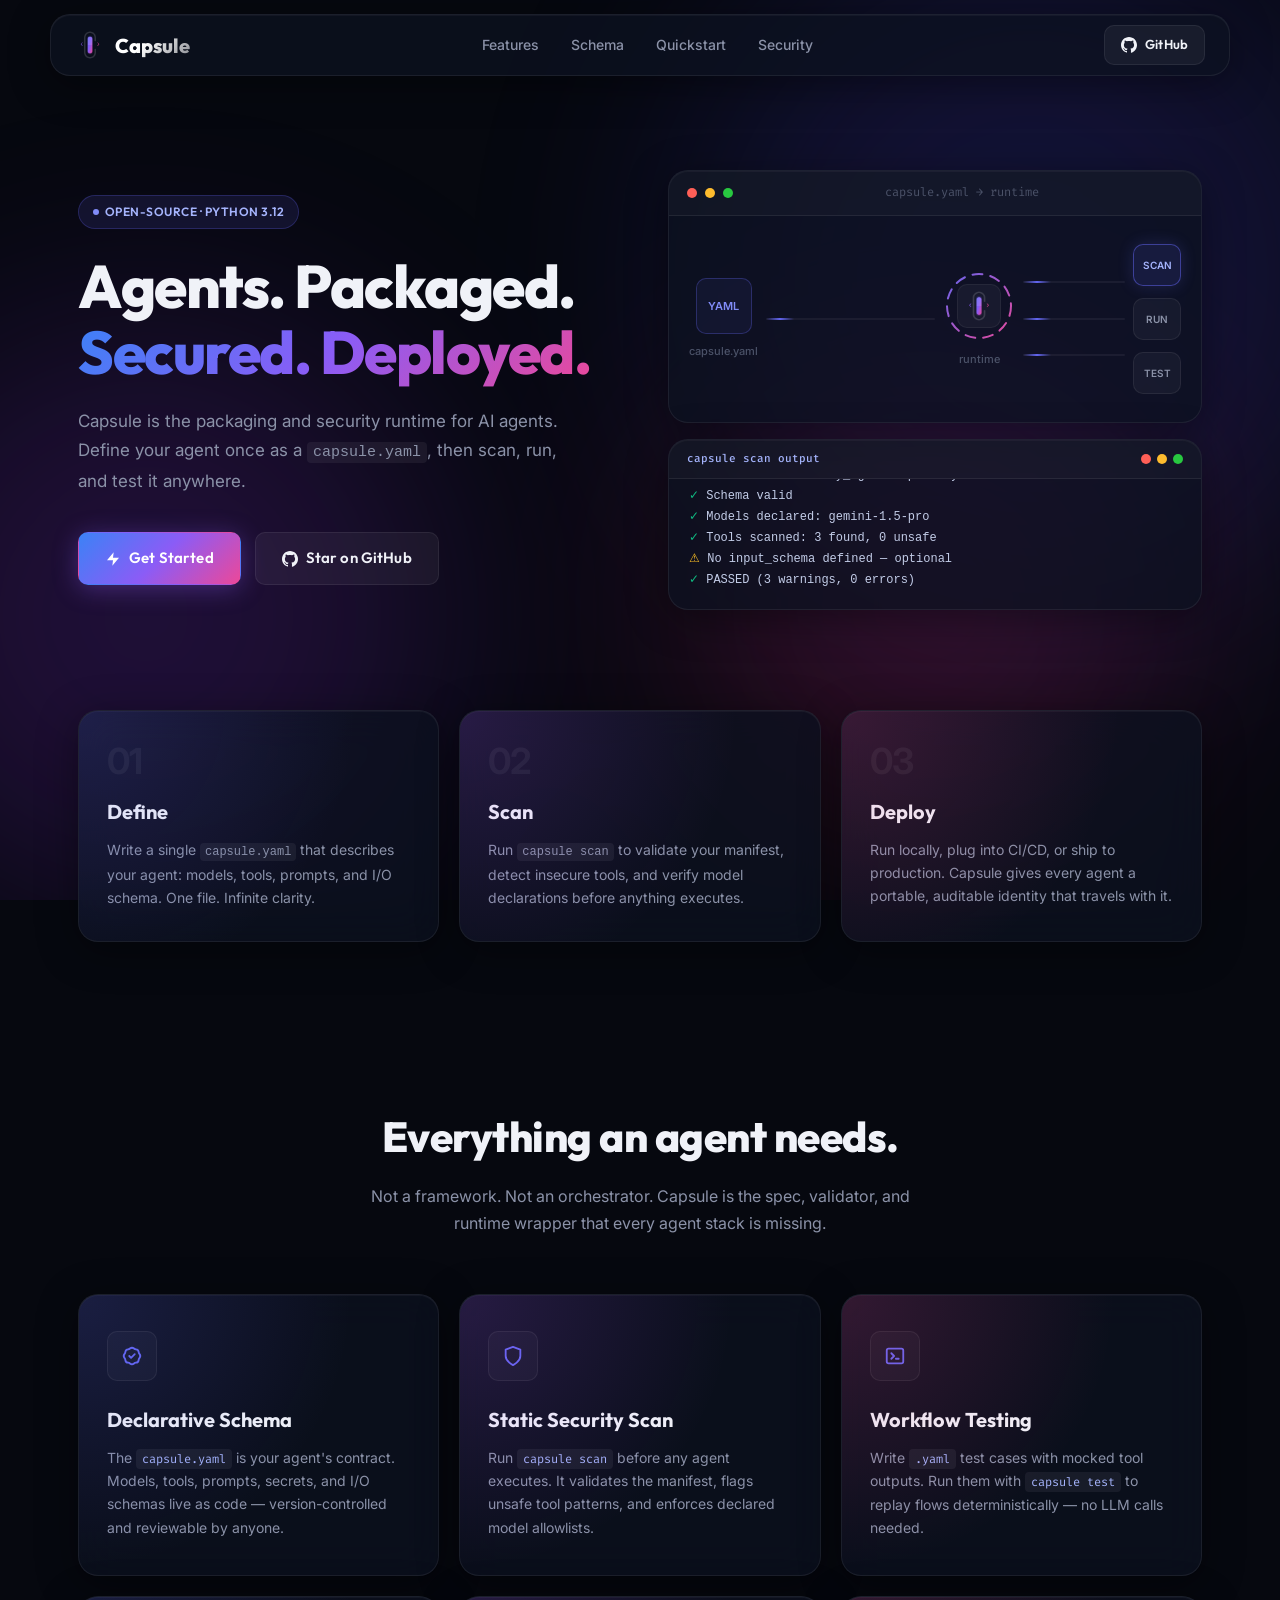
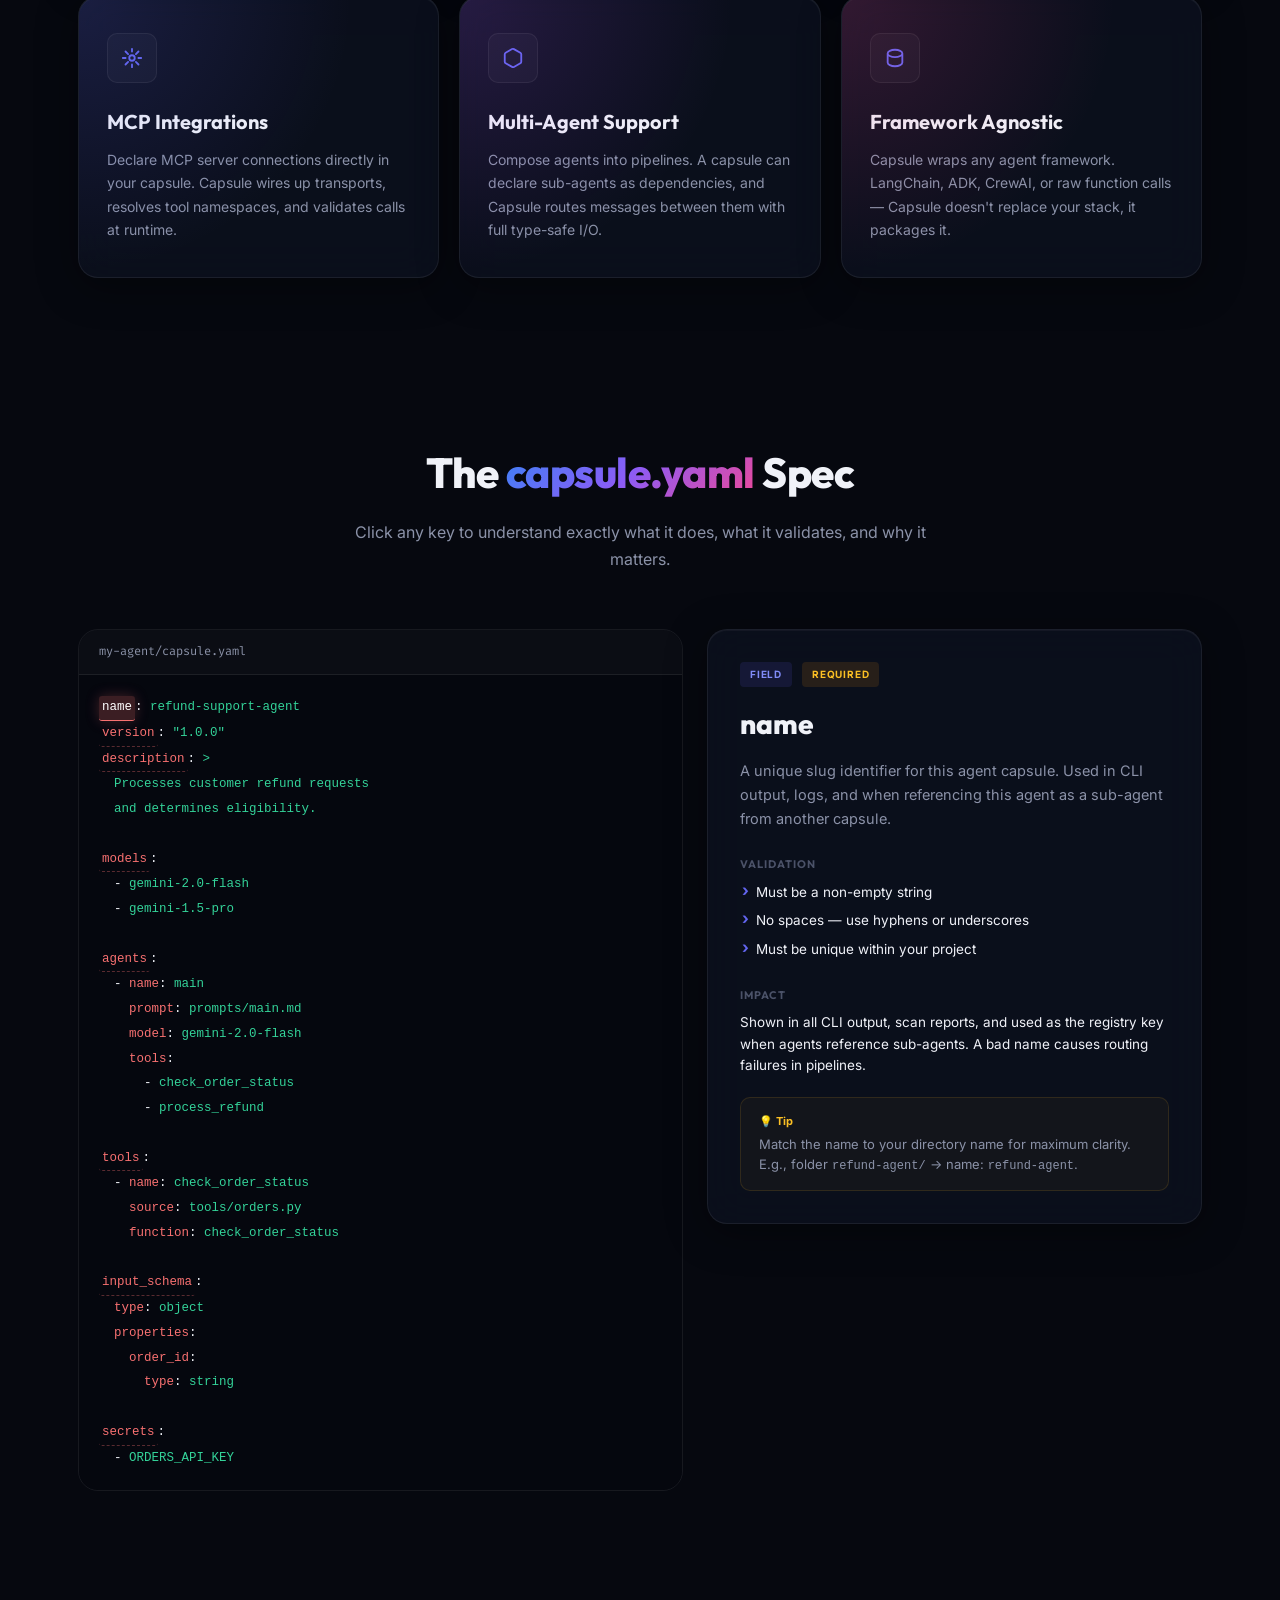
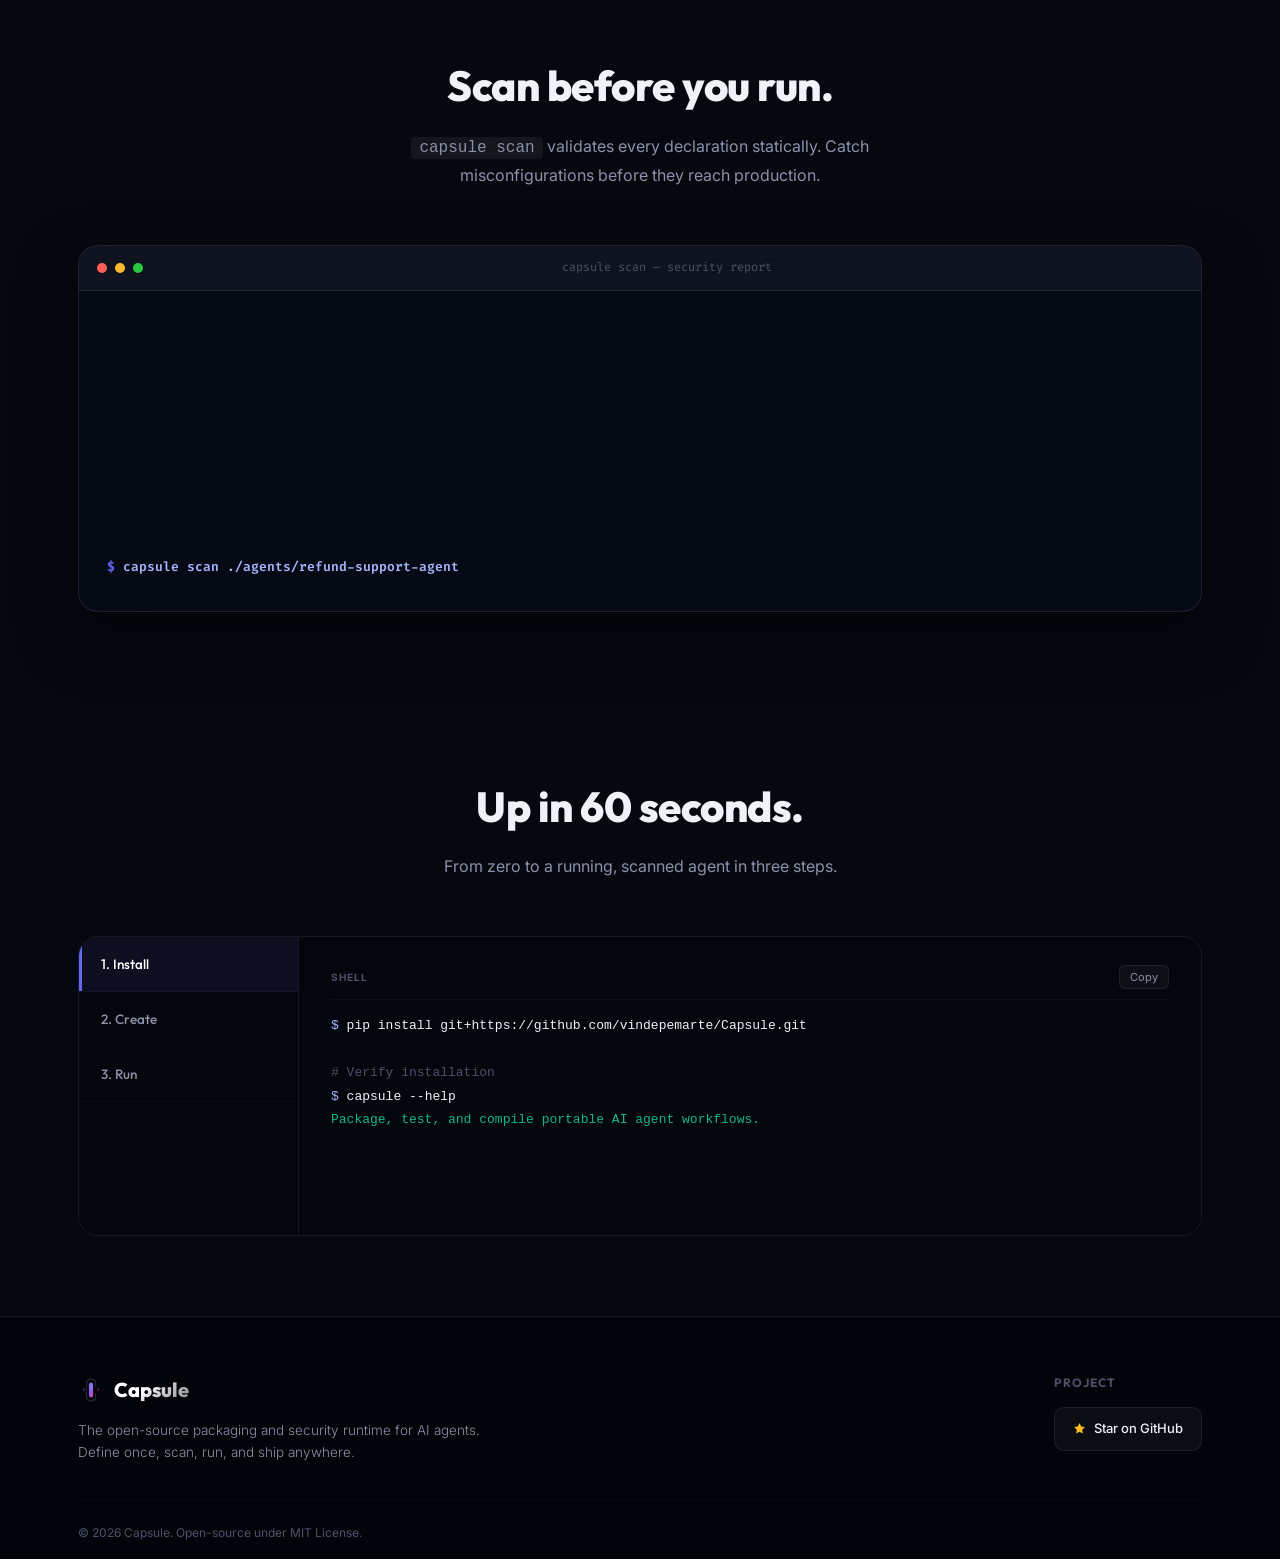
==== commit 33300ce7: "Document GitHub pip install and add license" ====
--- a/docs/site/index.html
+++ b/docs/site/index.html
@@ -375,14 +375,11 @@
                         <span class="lang-label">Shell</span>
                         <button class="copy-btn" onclick="copyCode(this)" aria-label="Copy install command">Copy</button>
                     </div>
-                    <pre><code><span style="color:#a5b4fc">$</span> pip install capsule-ai
-
-<span class="comment"># Or with uv (recommended)</span>
-<span style="color:#a5b4fc">$</span> uv add capsule-ai
+                    <pre><code><span style="color:#a5b4fc">$</span> pip install git+https://github.com/vindepemarte/Capsule.git
 
 <span class="comment"># Verify installation</span>
-<span style="color:#a5b4fc">$</span> capsule --version
-<span style="color:#10b981">capsule 0.1.0</span></code></pre>
+<span style="color:#a5b4fc">$</span> capsule --help
+<span style="color:#10b981">Package, test, and compile portable AI agent workflows.</span></code></pre>
                 </div>
 
                 <div id="pane-create" class="tab-pane" role="tabpanel" aria-labelledby="tab-create">
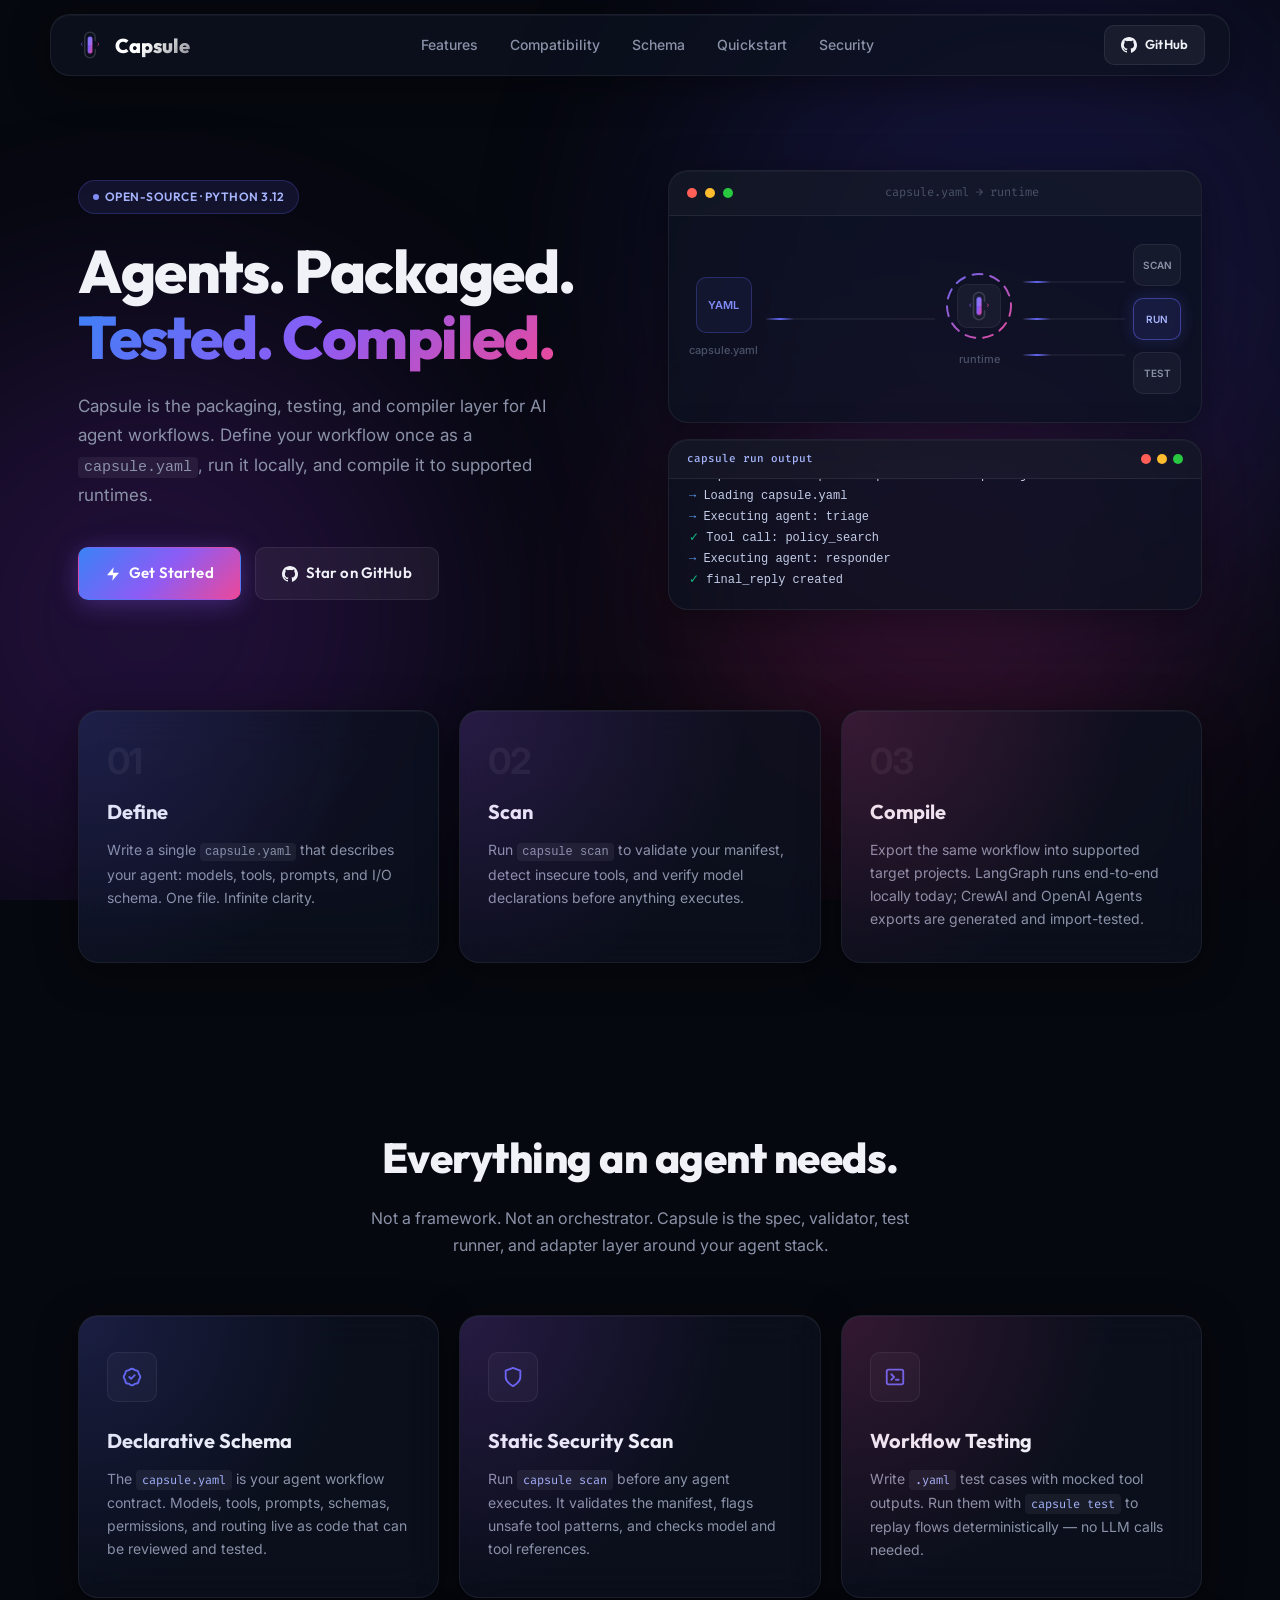
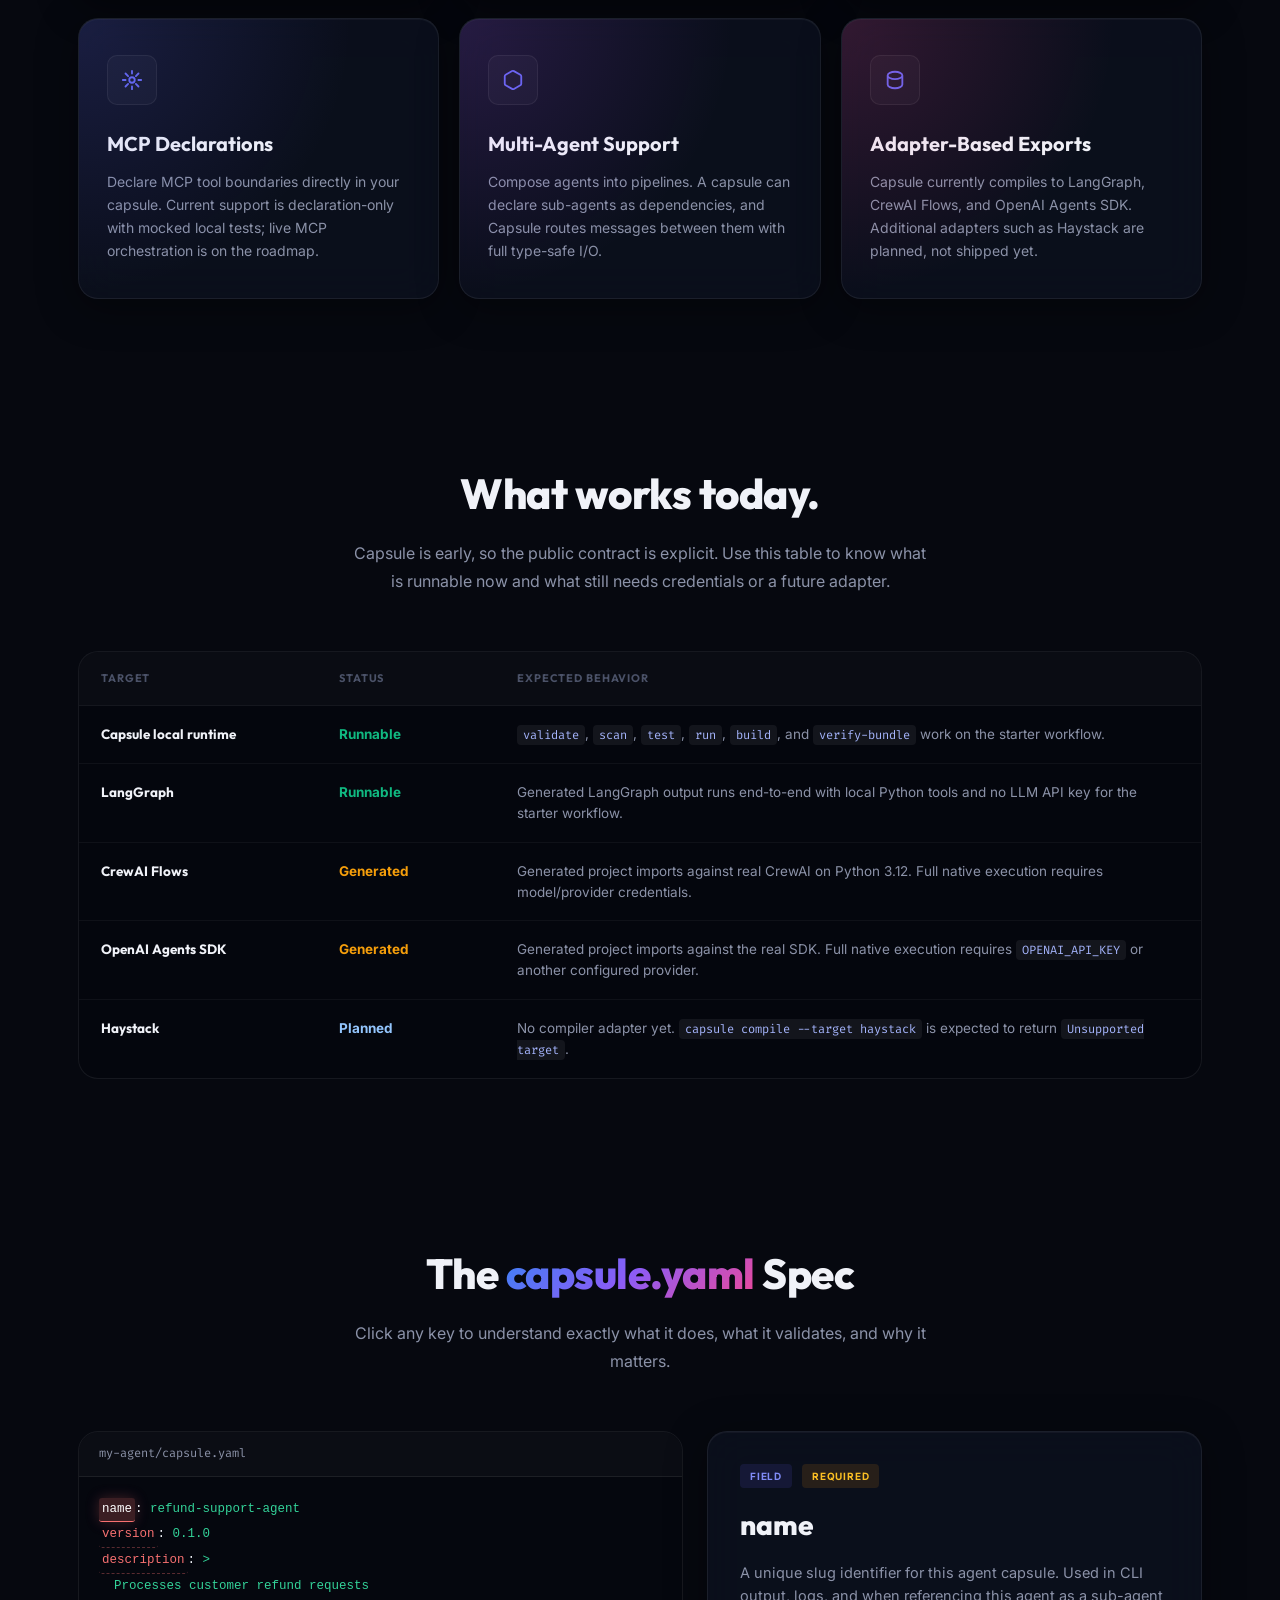
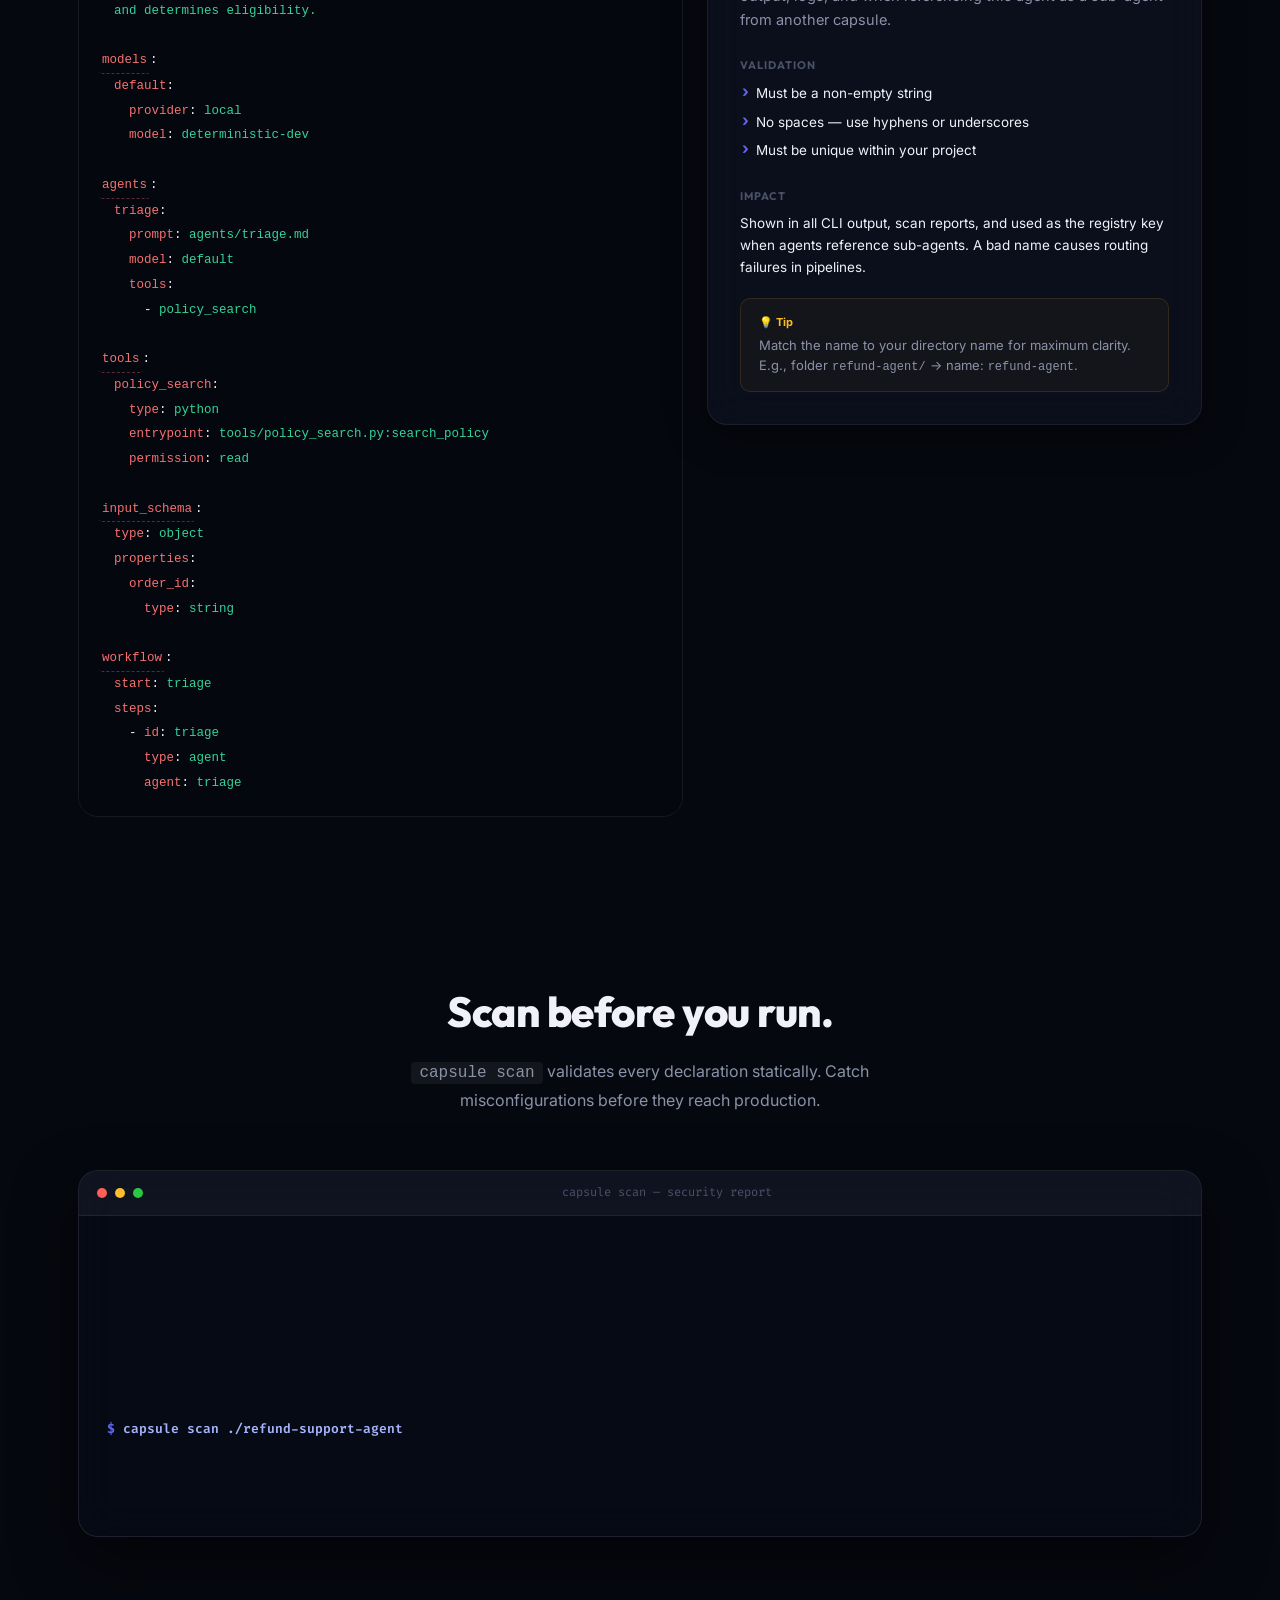
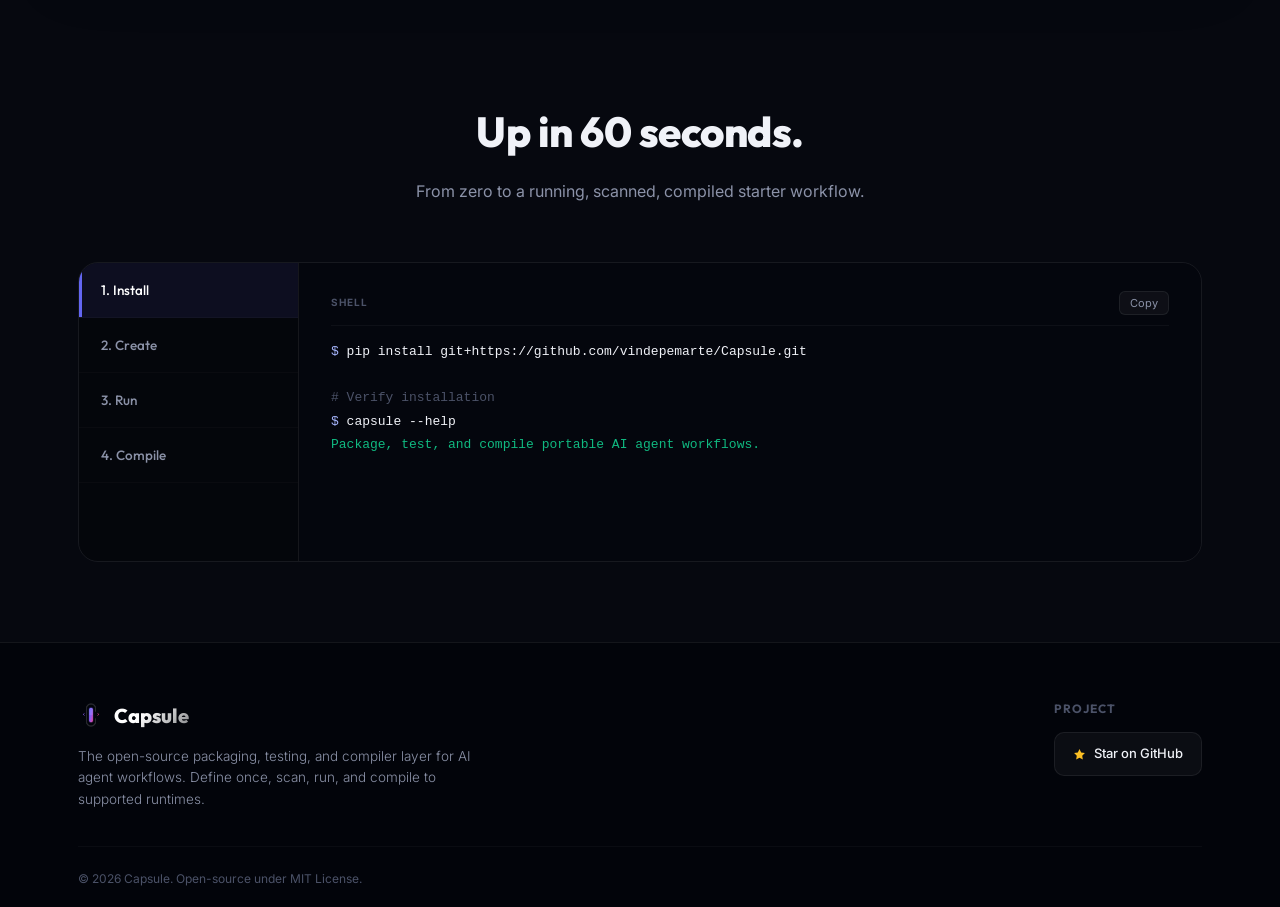
==== commit 3af92e14: "Clarify framework compatibility in docs" ====
--- a/docs/site/index.html
+++ b/docs/site/index.html
@@ -4,7 +4,7 @@
     <meta charset="UTF-8">
     <meta name="viewport" content="width=device-width, initial-scale=1.0">
     <title>Capsule | The Packaging & Security Layer for AI Agents</title>
-    <meta name="description" content="Capsule is the open-source packaging and security runtime for AI agents. Define agents as code, run them safely anywhere.">
+    <meta name="description" content="Capsule is the open-source packaging, testing, and compiler layer for AI agent workflows. Define once, test locally, and compile to supported runtimes.">
     <meta name="keywords" content="AI agents, LLM tools, agent framework, Python, capsule, security, MCP, packaging">
     <link rel="preconnect" href="https://fonts.googleapis.com">
     <link rel="preconnect" href="https://fonts.gstatic.com" crossorigin>
@@ -30,6 +30,7 @@
         </div>
         <nav aria-label="Primary navigation">
             <a href="#features" class="nav-link">Features</a>
+            <a href="#compatibility" class="nav-link">Compatibility</a>
             <a href="#spec-explorer" class="nav-link">Schema</a>
             <a href="#quickstart" class="nav-link">Quickstart</a>
             <a href="#security-runtime" class="nav-link">Security</a>
@@ -55,10 +56,10 @@
                 <div class="badge-pill">Open-Source · Python 3.12</div>
                 <h1 id="hero-title" class="hero-title">
                     Agents. Packaged.<br>
-                    <span class="gradient-text">Secured. Deployed.</span>
+                    <span class="gradient-text">Tested. Compiled.</span>
                 </h1>
                 <p class="hero-subtitle">
-                    Capsule is the packaging and security runtime for AI agents. Define your agent once as a <code style="font-family:monospace; background:rgba(255,255,255,0.06);padding:2px 6px;border-radius:4px;font-size:15px;">capsule.yaml</code>, then scan, run, and test it anywhere.
+                    Capsule is the packaging, testing, and compiler layer for AI agent workflows. Define your workflow once as a <code style="font-family:monospace; background:rgba(255,255,255,0.06);padding:2px 6px;border-radius:4px;font-size:15px;">capsule.yaml</code>, run it locally, and compile it to supported runtimes.
                 </p>
                 <div class="hero-buttons">
                     <a href="#quickstart" class="btn btn-primary btn-icon">
@@ -149,10 +150,10 @@
                     <pre id="sim-code-preview"><code>$ capsule scan
 <span style="color:#10b981">✓</span> Manifest loaded: my_agent/capsule.yaml
 <span style="color:#10b981">✓</span> Schema valid
-<span style="color:#10b981">✓</span> Models declared: gemini-1.5-pro
-<span style="color:#10b981">✓</span> Tools scanned: 3 found, 0 unsafe
-<span style="color:#fbbf24">⚠</span> No input_schema defined — optional
-<span style="color:#10b981">✓</span> PASSED (3 warnings, 0 errors)</code></pre>
+<span style="color:#10b981">✓</span> Models declared: deterministic-dev
+<span style="color:#10b981">✓</span> Tools scanned: policy_search, draft_reply
+<span style="color:#fbbf24">⚠</span> draft_reply declares write_draft
+<span style="color:#10b981">✓</span> Scan completed</code></pre>
                 </div>
             </div>
 
@@ -181,8 +182,8 @@
 
             <div class="step-card glass-panel card-glow-pink reveal reveal-delay-2">
                 <div class="step-num">03</div>
-                <h3>Deploy</h3>
-                <p>Run locally, plug into CI/CD, or ship to production. Capsule gives every agent a portable, auditable identity that travels with it.</p>
+                <h3>Compile</h3>
+                <p>Export the same workflow into supported target projects. LangGraph runs end-to-end locally today; CrewAI and OpenAI Agents exports are generated and import-tested.</p>
             </div>
 
         </div>
@@ -195,7 +196,7 @@
 <section id="features" aria-labelledby="features-title">
     <div class="container">
         <h2 id="features-title" class="section-title reveal">Everything an agent needs.</h2>
-        <p class="section-subtitle reveal reveal-delay-1">Not a framework. Not an orchestrator. Capsule is the spec, validator, and runtime wrapper that every agent stack is missing.</p>
+        <p class="section-subtitle reveal reveal-delay-1">Not a framework. Not an orchestrator. Capsule is the spec, validator, test runner, and adapter layer around your agent stack.</p>
 
         <div class="features-grid">
 
@@ -204,7 +205,7 @@
                     <svg class="icon-svg" viewBox="0 0 24 24"><path d="M9 12l2 2 4-4M7.835 4.697a3.42 3.42 0 001.946-.806 3.42 3.42 0 014.438 0 3.42 3.42 0 001.946.806 3.42 3.42 0 013.138 3.138 3.42 3.42 0 00.806 1.946 3.42 3.42 0 010 4.438 3.42 3.42 0 00-.806 1.946 3.42 3.42 0 01-3.138 3.138 3.42 3.42 0 00-1.946.806 3.42 3.42 0 01-4.438 0 3.42 3.42 0 00-1.946-.806 3.42 3.42 0 01-3.138-3.138 3.42 3.42 0 00-.806-1.946 3.42 3.42 0 010-4.438 3.42 3.42 0 00.806-1.946 3.42 3.42 0 013.138-3.138z" fill="none" stroke="currentColor" stroke-width="2" stroke-linecap="round" stroke-linejoin="round"/></svg>
                 </div>
                 <h3>Declarative Schema</h3>
-                <p>The <code>capsule.yaml</code> is your agent's contract. Models, tools, prompts, secrets, and I/O schemas live as code — version-controlled and reviewable by anyone.</p>
+                <p>The <code>capsule.yaml</code> is your agent workflow contract. Models, tools, prompts, schemas, permissions, and routing live as code that can be reviewed and tested.</p>
             </div>
 
             <div class="feature-card glass-panel card-glow-purple reveal reveal-delay-1">
@@ -212,7 +213,7 @@
                     <svg class="icon-svg" viewBox="0 0 24 24"><path d="M12 22s8-4 8-10V5l-8-3-8 3v7c0 6 8 10 8 10z" fill="none" stroke="currentColor" stroke-width="2" stroke-linecap="round" stroke-linejoin="round"/></svg>
                 </div>
                 <h3>Static Security Scan</h3>
-                <p>Run <code>capsule scan</code> before any agent executes. It validates the manifest, flags unsafe tool patterns, and enforces declared model allowlists.</p>
+                <p>Run <code>capsule scan</code> before any agent executes. It validates the manifest, flags unsafe tool patterns, and checks model and tool references.</p>
             </div>
 
             <div class="feature-card glass-panel card-glow-pink reveal reveal-delay-2">
@@ -227,8 +228,8 @@
                 <div class="feature-icon">
                     <svg class="icon-svg" viewBox="0 0 24 24"><circle cx="12" cy="12" r="3" fill="none" stroke="currentColor" stroke-width="2"/><path d="M19.071 4.929l-2.829 2.829M4.929 19.071l2.828-2.828M19.071 19.071l-2.829-2.828M4.929 4.929l2.828 2.829" stroke="currentColor" stroke-width="2" stroke-linecap="round"/><path d="M12 2v3m0 14v3M2 12h3m14 0h3" stroke="currentColor" stroke-width="2" stroke-linecap="round"/></svg>
                 </div>
-                <h3>MCP Integrations</h3>
-                <p>Declare MCP server connections directly in your capsule. Capsule wires up transports, resolves tool namespaces, and validates calls at runtime.</p>
+                <h3>MCP Declarations</h3>
+                <p>Declare MCP tool boundaries directly in your capsule. Current support is declaration-only with mocked local tests; live MCP orchestration is on the roadmap.</p>
             </div>
 
             <div class="feature-card glass-panel card-glow-purple reveal reveal-delay-1">
@@ -243,10 +244,53 @@
                 <div class="feature-icon">
                     <svg class="icon-svg" viewBox="0 0 24 24"><path d="M4 7v10c0 2.21 3.582 4 8 4s8-1.79 8-4V7M4 7c0 2.21 3.582 4 8 4s8-1.79 8-4M4 7c0-2.21 3.582-4 8-4s8 1.79 8 4" fill="none" stroke="currentColor" stroke-width="2" stroke-linecap="round" stroke-linejoin="round"/></svg>
                 </div>
-                <h3>Framework Agnostic</h3>
-                <p>Capsule wraps any agent framework. LangChain, ADK, CrewAI, or raw function calls — Capsule doesn't replace your stack, it packages it.</p>
-            </div>
-
+                <h3>Adapter-Based Exports</h3>
+                <p>Capsule currently compiles to LangGraph, CrewAI Flows, and OpenAI Agents SDK. Additional adapters such as Haystack are planned, not shipped yet.</p>
+            </div>
+
+        </div>
+    </div>
+</section>
+
+<!-- ===========================
+     COMPATIBILITY
+     =========================== -->
+<section id="compatibility" aria-labelledby="compat-title">
+    <div class="container">
+        <h2 id="compat-title" class="section-title reveal">What works today.</h2>
+        <p class="section-subtitle reveal reveal-delay-1">Capsule is early, so the public contract is explicit. Use this table to know what is runnable now and what still needs credentials or a future adapter.</p>
+
+        <div class="compat-grid reveal">
+            <div class="compat-row compat-head">
+                <span>Target</span>
+                <span>Status</span>
+                <span>Expected behavior</span>
+            </div>
+            <div class="compat-row">
+                <span class="compat-target">Capsule local runtime</span>
+                <span><strong class="status-ok">Runnable</strong></span>
+                <span><code>validate</code>, <code>scan</code>, <code>test</code>, <code>run</code>, <code>build</code>, and <code>verify-bundle</code> work on the starter workflow.</span>
+            </div>
+            <div class="compat-row">
+                <span class="compat-target">LangGraph</span>
+                <span><strong class="status-ok">Runnable</strong></span>
+                <span>Generated LangGraph output runs end-to-end with local Python tools and no LLM API key for the starter workflow.</span>
+            </div>
+            <div class="compat-row">
+                <span class="compat-target">CrewAI Flows</span>
+                <span><strong class="status-partial">Generated</strong></span>
+                <span>Generated project imports against real CrewAI on Python 3.12. Full native execution requires model/provider credentials.</span>
+            </div>
+            <div class="compat-row">
+                <span class="compat-target">OpenAI Agents SDK</span>
+                <span><strong class="status-partial">Generated</strong></span>
+                <span>Generated project imports against the real SDK. Full native execution requires <code>OPENAI_API_KEY</code> or another configured provider.</span>
+            </div>
+            <div class="compat-row">
+                <span class="compat-target">Haystack</span>
+                <span><strong class="status-planned">Planned</strong></span>
+                <span>No compiler adapter yet. <code>capsule compile --target haystack</code> is expected to return <code>Unsupported target</code>.</span>
+            </div>
         </div>
     </div>
 </section>
@@ -264,27 +308,28 @@
             <div class="code-container reveal">
                 <div class="code-title font-mono">my-agent/capsule.yaml</div>
                 <pre class="yaml-code font-mono"><code><span class="yaml-key clickable active" data-key="name">name</span>: <span class="yaml-val">refund-support-agent</span>
-<span class="yaml-key clickable" data-key="version">version</span>: <span class="yaml-val">"1.0.0"</span>
+<span class="yaml-key clickable" data-key="version">version</span>: <span class="yaml-val">0.1.0</span>
 <span class="yaml-key clickable" data-key="description">description</span>: <span class="yaml-val">&gt;
   Processes customer refund requests
   and determines eligibility.</span>
 
 <span class="yaml-key clickable" data-key="models">models</span>:
-  - <span class="yaml-val">gemini-2.0-flash</span>
-  - <span class="yaml-val">gemini-1.5-pro</span>
+  <span class="yaml-key">default</span>:
+    <span class="yaml-key">provider</span>: <span class="yaml-val">local</span>
+    <span class="yaml-key">model</span>: <span class="yaml-val">deterministic-dev</span>
 
 <span class="yaml-key clickable" data-key="agents">agents</span>:
-  - <span class="yaml-key">name</span>: <span class="yaml-val">main</span>
-    <span class="yaml-key">prompt</span>: <span class="yaml-val">prompts/main.md</span>
-    <span class="yaml-key">model</span>: <span class="yaml-val">gemini-2.0-flash</span>
+  <span class="yaml-key">triage</span>:
+    <span class="yaml-key">prompt</span>: <span class="yaml-val">agents/triage.md</span>
+    <span class="yaml-key">model</span>: <span class="yaml-val">default</span>
     <span class="yaml-key">tools</span>:
-      - <span class="yaml-val">check_order_status</span>
-      - <span class="yaml-val">process_refund</span>
+      - <span class="yaml-val">policy_search</span>
 
 <span class="yaml-key clickable" data-key="tools">tools</span>:
-  - <span class="yaml-key">name</span>: <span class="yaml-val">check_order_status</span>
-    <span class="yaml-key">source</span>: <span class="yaml-val">tools/orders.py</span>
-    <span class="yaml-key">function</span>: <span class="yaml-val">check_order_status</span>
+  <span class="yaml-key">policy_search</span>:
+    <span class="yaml-key">type</span>: <span class="yaml-val">python</span>
+    <span class="yaml-key">entrypoint</span>: <span class="yaml-val">tools/policy_search.py:search_policy</span>
+    <span class="yaml-key">permission</span>: <span class="yaml-val">read</span>
 
 <span class="yaml-key clickable" data-key="input_schema">input_schema</span>:
   <span class="yaml-key">type</span>: <span class="yaml-val">object</span>
@@ -292,8 +337,12 @@
     <span class="yaml-key">order_id</span>:
       <span class="yaml-key">type</span>: <span class="yaml-val">string</span>
 
-<span class="yaml-key clickable" data-key="secrets">secrets</span>:
-  - <span class="yaml-val">ORDERS_API_KEY</span>
+<span class="yaml-key clickable" data-key="workflow">workflow</span>:
+  <span class="yaml-key">start</span>: <span class="yaml-val">triage</span>
+  <span class="yaml-key">steps</span>:
+    - <span class="yaml-key">id</span>: <span class="yaml-val">triage</span>
+      <span class="yaml-key">type</span>: <span class="yaml-val">agent</span>
+      <span class="yaml-key">agent</span>: <span class="yaml-val">triage</span>
 </code></pre>
             </div>
 
@@ -359,13 +408,14 @@
 <section id="quickstart" aria-labelledby="quickstart-title">
     <div class="container">
         <h2 id="quickstart-title" class="section-title reveal">Up in 60 seconds.</h2>
-        <p class="section-subtitle reveal reveal-delay-1">From zero to a running, scanned agent in three steps.</p>
+        <p class="section-subtitle reveal reveal-delay-1">From zero to a running, scanned, compiled starter workflow.</p>
 
         <div class="quickstart-layout reveal">
             <div class="qs-tabs" role="tablist" aria-label="Quickstart steps">
                 <button id="tab-install" class="tab-btn active" role="tab" aria-selected="true" aria-controls="pane-install" onclick="switchTab(event,'install')">1. Install</button>
                 <button id="tab-create" class="tab-btn" role="tab" aria-selected="false" aria-controls="pane-create" onclick="switchTab(event,'create')">2. Create</button>
                 <button id="tab-run" class="tab-btn" role="tab" aria-selected="false" aria-controls="pane-run" onclick="switchTab(event,'run')">3. Run</button>
+                <button id="tab-compile" class="tab-btn" role="tab" aria-selected="false" aria-controls="pane-compile" onclick="switchTab(event,'compile')">4. Compile</button>
             </div>
 
             <div class="qs-content">
@@ -389,19 +439,9 @@
                     </div>
                     <pre><code><span class="comment"># my-agent/capsule.yaml</span>
 
-<span style="color:#f87171">name</span>: <span style="color:#34d399">my-first-agent</span>
-<span style="color:#f87171">version</span>: <span style="color:#34d399">"1.0.0"</span>
-<span style="color:#f87171">description</span>: <span style="color:#34d399">My first Capsule agent</span>
-
-<span style="color:#f87171">models</span>:
-  - <span style="color:#34d399">gemini-2.0-flash</span>
-
-<span style="color:#f87171">agents</span>:
-  - <span style="color:#f87171">name</span>: <span style="color:#34d399">main</span>
-    <span style="color:#f87171">prompt</span>: <span style="color:#34d399">prompts/system.md</span>
-    <span style="color:#f87171">model</span>: <span style="color:#34d399">gemini-2.0-flash</span>
-    <span style="color:#f87171">tools</span>:
-      - <span style="color:#34d399">my_tool</span></code></pre>
+<span style="color:#a5b4fc">$</span> capsule init refund-support-agent
+<span style="color:#a5b4fc">$</span> cd refund-support-agent
+<span class="comment"># The starter includes capsule.yaml, prompts, tools, examples, and tests.</span></code></pre>
                 </div>
 
                 <div id="pane-run" class="tab-pane" role="tabpanel" aria-labelledby="tab-run">
@@ -409,17 +449,35 @@
                         <span class="lang-label">Shell</span>
                         <button class="copy-btn" onclick="copyCode(this)" aria-label="Copy run commands">Copy</button>
                     </div>
-                    <pre><code><span class="comment"># Validate your capsule</span>
+                    <pre><code><span class="comment"># Validate and scan your capsule</span>
+<span style="color:#a5b4fc">$</span> capsule validate
+<span style="color:#10b981">Validation passed.</span>
+
 <span style="color:#a5b4fc">$</span> capsule scan
-<span style="color:#10b981">✓ PASSED — 0 errors, 0 warnings</span>
+<span style="color:#fbbf24">warning security.risky_permission: draft_reply declares write_draft</span>
 
 <span class="comment"># Run your agent</span>
-<span style="color:#a5b4fc">$</span> capsule run --input '{"query": "hello"}'
-<span style="color:#60a5fa">Agent response: Hello! How can I help?</span>
+<span style="color:#a5b4fc">$</span> capsule run --input examples/refund-request.json --allow-all
+<span style="color:#60a5fa">trace path: triage -> responder</span>
 
 <span class="comment"># Run tests</span>
 <span style="color:#a5b4fc">$</span> capsule test
-<span style="color:#10b981">✓ 3/3 tests passed</span></code></pre>
+<span style="color:#10b981">All tests passed.</span></code></pre>
+                </div>
+
+                <div id="pane-compile" class="tab-pane" role="tabpanel" aria-labelledby="tab-compile">
+                    <div class="code-header">
+                        <span class="lang-label">Shell</span>
+                        <button class="copy-btn" onclick="copyCode(this)" aria-label="Copy compile commands">Copy</button>
+                    </div>
+                    <pre><code><span class="comment"># Strongest no-key framework proof today</span>
+<span style="color:#a5b4fc">$</span> capsule compile --target langgraph
+<span style="color:#a5b4fc">$</span> uv run --with langgraph python dist/langgraph/main.py examples/refund-request.json
+<span style="color:#10b981">"last_node": "responder"</span>
+
+<span class="comment"># Generated/import-tested targets; full runs need model credentials</span>
+<span style="color:#a5b4fc">$</span> capsule compile --target crewai
+<span style="color:#a5b4fc">$</span> capsule compile --target openai-agents</code></pre>
                 </div>
 
             </div>
@@ -440,7 +498,7 @@
                     <img src="../logo.png" alt="Capsule logo" class="footer-logo" onerror="this.style.display='none'">
                     <span class="logo-text">Capsule</span>
                 </div>
-                <p>The open-source packaging and security runtime for AI agents. Define once, scan, run, and ship anywhere.</p>
+                <p>The open-source packaging, testing, and compiler layer for AI agent workflows. Define once, scan, run, and compile to supported runtimes.</p>
             </div>
             <div class="footer-links">
                 <h4>Project</h4>
--- a/docs/site/style.css
+++ b/docs/site/style.css
@@ -719,6 +719,61 @@
 }
 
 /* ===========================
+   COMPATIBILITY SECTION
+   =========================== */
+#compatibility { padding: 80px 0; }
+
+.compat-grid {
+    overflow: hidden;
+    border: 1px solid var(--border-glass);
+    border-radius: var(--radius-xl);
+    background: rgba(2, 4, 12, 0.28);
+}
+
+.compat-row {
+    display: grid;
+    grid-template-columns: 220px 160px 1fr;
+    gap: 18px;
+    align-items: start;
+    padding: 18px 22px;
+    border-bottom: 1px solid rgba(255,255,255,0.045);
+    color: var(--text-secondary);
+    font-size: 13.5px;
+    line-height: 1.55;
+}
+
+.compat-row:last-child { border-bottom: none; }
+
+.compat-head {
+    background: rgba(255,255,255,0.025);
+    color: var(--text-muted);
+    font-size: 11px;
+    font-family: var(--font-outfit);
+    font-weight: 700;
+    text-transform: uppercase;
+    letter-spacing: 0.08em;
+}
+
+.compat-target {
+    color: var(--text-primary);
+    font-weight: 700;
+    font-family: var(--font-outfit);
+}
+
+.compat-row code {
+    background: rgba(255,255,255,0.06);
+    padding: 2px 6px;
+    border-radius: 4px;
+    font-family: var(--font-mono);
+    font-size: 12px;
+    color: #a5b4fc;
+}
+
+.status-ok { color: var(--color-success); }
+.status-partial { color: var(--color-warning); }
+.status-planned { color: #93c5fd; }
+
+/* ===========================
    YAML SPEC EXPLORER
    =========================== */
 #spec-explorer { padding: 80px 0; }
@@ -1110,6 +1165,7 @@
     .hero-subtitle { max-width: 100%; margin-left: auto; margin-right: auto; }
     .hero-buttons { justify-content: center; }
     .features-grid, .steps-grid { grid-template-columns: 1fr; }
+    .compat-row { grid-template-columns: 1fr; gap: 8px; }
     .explorer-grid { grid-template-columns: 1fr; }
     .quickstart-layout { grid-template-columns: 1fr; }
     .qs-tabs { flex-direction: row; overflow-x: auto; border-right: none; border-bottom: 1px solid var(--border-glass); }
